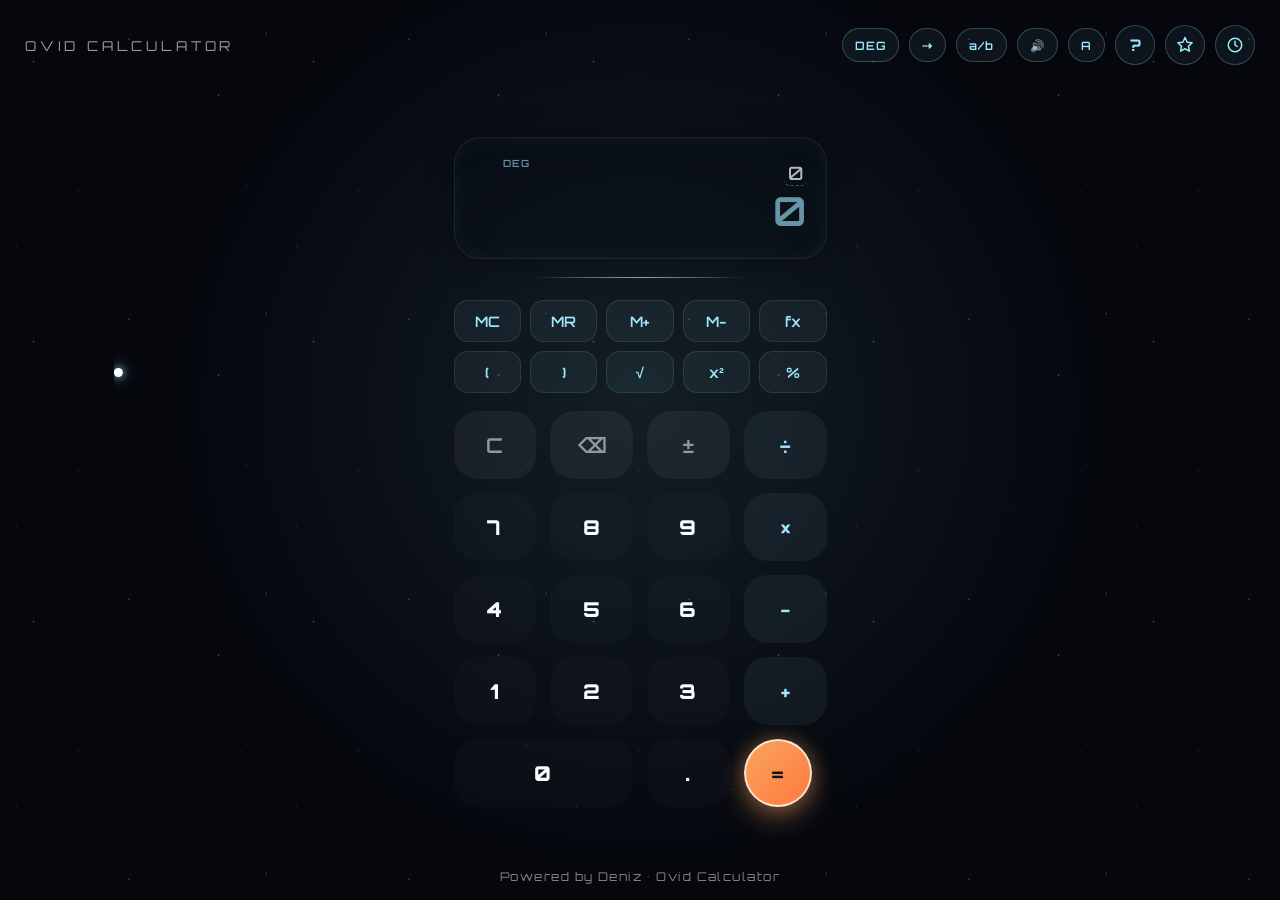
==== index.html @ 0364c78b "Remove the 16 MB background video The repository drops from 16 MB to roughly 340 KB. On a phone the " ====
<!DOCTYPE html>
<html lang="tr">
<head>
    <meta charset="UTF-8">
    <meta name="viewport" content="width=device-width, initial-scale=1.0">
    <meta name="description" content="Ovid Calculator — uzay temalı bilimsel hesap makinesi. Anlık sonuç, birim çevirici, evrensel sabitler ve çevrimdışı destek.">
    <meta name="theme-color" content="#05070d">
    <title>Ovid Calculator</title>
    <link rel="manifest" href="manifest.json">
    <link rel="preconnect" href="https://fonts.googleapis.com">
    <link rel="preconnect" href="https://fonts.gstatic.com" crossorigin>
    <link href="https://fonts.googleapis.com/css2?family=Orbitron:wght@400;500;600;700;800;900&display=swap" rel="stylesheet">
    <link rel="stylesheet" href="style.css">
</head>
<body>

<!-- Kabul edilen katkılar burada birer yıldıza dönüşür -->
<div class="star-map" id="star-map" aria-hidden="true"></div>

<header class="app-header">
    <div class="app-title">OVID CALCULATOR</div>

    <div class="header-tools">
        <button id="angle-toggle" class="chip" type="button" title="Açı birimi (derece / radyan)">DEG</button>
        <button id="step-toggle" class="chip" type="button" title="Warp modu: sonucu adım adım göster" aria-pressed="false">⇢</button>
        <button id="fraction-toggle" class="chip" type="button" title="Kesir modu: sonuçları tam kesir olarak göster" aria-pressed="false" aria-label="Kesir modu">a/b</button>
        <button id="sound-toggle" class="chip" type="button" title="Sesi aç/kapat" aria-pressed="true">🔊</button>
        <button id="size-toggle" class="chip" type="button" title="Yazı ve tuş boyutu" aria-label="Yazı ve tuş boyutunu değiştir">A</button>
        <button id="help-open" class="icon-btn" type="button" aria-label="Yardım ve kısayollar" aria-expanded="false" title="Nasıl kullanılır?">?</button>
        <button id="mission-open" class="icon-btn" type="button" aria-label="Görev Merkezi'ni aç" aria-expanded="false" title="Görev Merkezi — hata bildir, öneri gönder">
            <svg viewBox="0 0 24 24" width="18" height="18" fill="none" stroke="currentColor" stroke-width="2" stroke-linecap="round" stroke-linejoin="round">
                <path d="M12 2l2.9 6.3 6.6.8-4.9 4.6 1.3 6.5L12 17l-5.9 3.2 1.3-6.5L2.5 9.1l6.6-.8z"></path>
            </svg>
        </button>
        <button id="panel-toggle" class="icon-btn" type="button" aria-label="Panelleri aç" aria-expanded="false" title="Geçmiş, sabitler ve çevirici">
            <svg viewBox="0 0 24 24" width="18" height="18" fill="none" stroke="currentColor" stroke-width="2" stroke-linecap="round" stroke-linejoin="round">
                <circle cx="12" cy="12" r="9"></circle>
                <polyline points="12 7 12 12 15 14"></polyline>
            </svg>
        </button>
    </div>
</header>

<main class="main-section">

<section class="calculator">

    <!-- DISPLAY -->
    <div id="display">
        <div class="display-badges">
            <span class="memory-indicator" id="memory-indicator" title="Bellekte değer var">M</span>
            <span class="angle-indicator" id="angle-indicator">DEG</span>
        </div>
        <div class="top" id="expr-line">0</div>
        <div class="bottom copyable" id="result-line" title="Kopyalamak için tıkla">0</div>
        <div class="sr-only" id="a11y-result" role="status" aria-live="polite"></div>
    </div>

    <!-- "Ne olurdu?" — bir sayıyı kaydırıp sonucu canlı izle -->
    <div class="whatif" id="whatif" hidden>
        <div class="whatif-head">
            <span class="whatif-label" id="whatif-label">x</span>
            <button id="whatif-close" class="text-btn" type="button" aria-label="Kaydırıcıyı kapat">✕</button>
        </div>
        <input id="whatif-range" type="range" aria-label="Değeri değiştir">
        <div class="whatif-bounds">
            <span id="whatif-min"></span>
            <span id="whatif-max"></span>
        </div>
    </div>

    <div class="calculator-divider" aria-hidden="true"></div>

    <!-- SCIENTIFIC PAD (collapsible) -->
    <div class="sci-buttons">
        <div class="sci-row memory-row">
            <button class="sci" id="mc" title="Belleği temizle" aria-label="Belleği temizle">MC</button>
            <button class="sci" id="mr" title="Belleği getir" aria-label="Belleği getir">MR</button>
            <button class="sci" id="mplus" title="Belleğe ekle" aria-label="Belleğe ekle">M+</button>
            <button class="sci" id="mminus" title="Bellekten çıkar" aria-label="Bellekten çıkar">M-</button>
            <button class="sci sci-expand" id="sci-toggle" type="button" aria-expanded="false" title="Bilimsel fonksiyonlar" aria-label="Bilimsel fonksiyonları aç">fx</button>
        </div>

        <div class="sci-advanced" id="sci-advanced" hidden>
            <div class="sci-row function-row">
                <button class="sci" id="second" type="button" aria-pressed="false" title="İkincil fonksiyonlar">2nd</button>
                <button class="sci fn" data-fn="sin" data-alt="asin">sin</button>
                <button class="sci fn" data-fn="cos" data-alt="acos">cos</button>
                <button class="sci fn" data-fn="tan" data-alt="atan">tan</button>
                <button class="sci fn" data-fn="ln" data-alt="exp">ln</button>
            </div>
            <div class="sci-row function-row">
                <button class="sci fn" data-fn="log" data-alt="10^">log</button>
                <button class="sci" id="power" title="Üs al" aria-label="Üs al">x^y</button>
                <button class="sci" id="inverse" title="Çarpmaya göre ters" aria-label="Çarpmaya göre ters">1/x</button>
                <button class="sci" id="factorial" title="Faktöriyel" aria-label="Faktöriyel">n!</button>
                <button class="sci" id="mod" title="Kalan (mod)" aria-label="Kalan, mod">mod</button>
            </div>
            <div class="sci-row function-row">
                <button class="sci" id="const-pi" title="Pi sayısı" aria-label="Pi sayısı">π</button>
                <button class="sci" id="const-e" title="Euler sayısı" aria-label="Euler sayısı">e</button>
                <button class="sci" id="uncert" title="Hata payı ekle (ör. 5.2±0.1)" aria-label="Hata payı ekle">±σ</button>
                <button class="sci" id="undo" title="Geri al (Ctrl+Z)" aria-label="Geri al">↶</button>
                <button class="sci" id="redo" title="İleri al (Ctrl+Y)" aria-label="İleri al">↷</button>
            </div>
        </div>

        <div class="sci-row function-row">
            <button class="sci" id="paren-open" aria-label="Parantez aç">(</button>
            <button class="sci" id="paren-close" aria-label="Parantez kapat">)</button>
            <button class="sci" id="sqrt" aria-label="Karekök">√</button>
            <button class="sci" id="square" aria-label="Karesi">x²</button>
            <button class="sci" id="percent" aria-label="Yüzde">%</button>
        </div>
    </div>

    <!-- BUTTONS -->
    <div class="buttons">

        <button id="clear" aria-label="Tümünü temizle">C</button>
        <button id="backspace" aria-label="Son karakteri sil">⌫</button>
        <button id="plusminus" aria-label="İşaret değiştir">±</button>
        <button id="divide" class="operator" aria-label="Bölme">÷</button>

        <button class="num">7</button>
        <button class="num">8</button>
        <button class="num">9</button>
        <button id="times" class="operator" aria-label="Çarpma">×</button>

        <button class="num">4</button>
        <button class="num">5</button>
        <button class="num">6</button>
        <button id="minus" class="operator" aria-label="Çıkarma">−</button>

        <button class="num">1</button>
        <button class="num">2</button>
        <button class="num">3</button>
        <button id="plus" class="operator" aria-label="Toplama">+</button>

        <button class="num zero">0</button>
        <button class="num" aria-label="Ondalık ayırıcı">.</button>
        <button id="equals" class="equal" aria-label="Eşittir, hesapla">=</button>

    </div>

</section>

<aside class="side-panel" id="side-panel" aria-hidden="true">
    <div class="panel-tabs" role="tablist">
        <button class="panel-tab active" data-tab="history" role="tab" aria-selected="true">Geçmiş</button>
        <button class="panel-tab" data-tab="constants" role="tab" aria-selected="false">Sabitler</button>
        <button class="panel-tab" data-tab="units" role="tab" aria-selected="false">Birimler</button>
        <button class="panel-tab" data-tab="convert" role="tab" aria-selected="false">Çevirici</button>
        <button class="panel-tab" data-tab="tools" role="tab" aria-selected="false">Araçlar</button>
    </div>

    <div class="panel-body">
        <section class="panel-pane active" id="pane-history" role="tabpanel">
            <div class="panel-head">
                <span>Son işlemler</span>
                <button id="history-clear" class="text-btn" type="button">Temizle</button>
            </div>
            <ul id="history-list" class="history-list"></ul>
        </section>

        <section class="panel-pane" id="pane-constants" role="tabpanel">
            <div class="panel-head"><span>Evrensel sabitler</span></div>
            <ul id="constants-list" class="constants-list"></ul>
        </section>

        <section class="panel-pane" id="pane-units" role="tabpanel">
            <div class="panel-head"><span>Birimli hesap</span></div>
            <p class="panel-hint">Sayının ardına birim ekle: <code>5 km + 300 m</code> ya da <code>100 km / 2 h</code>. Sonuç birimi kendisi bulur.</p>
            <div id="units-groups" class="units-groups"></div>
        </section>

        <section class="panel-pane" id="pane-convert" role="tabpanel">
            <div class="panel-head"><span>Birim çevirici</span></div>

            <label class="field">
                <span>Kategori</span>
                <select id="convert-category"></select>
            </label>

            <label class="field">
                <span>Değer</span>
                <input id="convert-input" type="number" inputmode="decimal" value="1">
            </label>

            <div class="convert-row">
                <label class="field">
                    <span>Kaynak</span>
                    <select id="convert-from"></select>
                </label>
                <button id="convert-swap" class="text-btn" type="button" title="Birimleri değiştir">⇅</button>
                <label class="field">
                    <span>Hedef</span>
                    <select id="convert-to"></select>
                </label>
            </div>

            <output class="convert-result" id="convert-result">—</output>
            <button id="convert-use" class="text-btn" type="button">Sonucu hesap makinesine aktar</button>
        </section>

        <section class="panel-pane" id="pane-tools" role="tabpanel">

            <details class="tool" open>
                <summary>Sayı teorisi</summary>
                <label class="field">
                    <span>Sayı</span>
                    <input id="nt-input" type="number" inputmode="numeric" value="360" min="1">
                </label>
                <div id="nt-result" class="tool-result"></div>

                <label class="field">
                    <span>İkinci sayı (OBEB / OKEK için)</span>
                    <input id="nt-second" type="number" inputmode="numeric" value="48" min="1">
                </label>
                <div id="nt-pair" class="tool-result"></div>
            </details>

            <details class="tool">
                <summary>Taban dönüşümü</summary>
                <div class="convert-row">
                    <label class="field">
                        <span>Değer</span>
                        <input id="base-input" type="text" inputmode="text" value="255" spellcheck="false">
                    </label>
                    <label class="field">
                        <span>Giriş tabanı</span>
                        <select id="base-from">
                            <option value="10">10 — onluk</option>
                            <option value="2">2 — ikilik</option>
                            <option value="8">8 — sekizlik</option>
                            <option value="16">16 — onaltılık</option>
                        </select>
                    </label>
                </div>
                <div id="base-result" class="tool-result"></div>
            </details>

            <details class="tool">
                <summary>Liste istatistiği</summary>
                <label class="field">
                    <span>Sayılar (virgül, boşluk veya satırla ayır)</span>
                    <textarea id="stat-input" rows="3" spellcheck="false">12, 7, 3, 9, 7, 15, 4</textarea>
                </label>
                <div id="stat-result" class="tool-result"></div>
            </details>

        </section>
    </div>
</aside>

</main>

<footer class="calc-footer">

    Powered by Deniz • Ovid Calculator

</footer>

<div id="toast" class="toast" role="status" aria-live="polite"></div>

<!-- ================= YARDIM ================= -->
<div class="mission-modal" id="help-modal" aria-hidden="true" role="dialog" aria-modal="true" aria-labelledby="help-heading">
    <div class="mission-box">
        <header class="mission-header">
            <h2 id="help-heading">NASIL KULLANILIR?</h2>
            <button id="help-close" class="icon-btn" type="button" aria-label="Kapat">✕</button>
        </header>

        <p class="mission-intro">
            Ovid sıradan bir hesap makinesi değil: hata payını, birimi ve kesin değeri
            takip eder. Buradaki her şey isteğe bağlı — kullanmazsan normal hesap
            makinesi gibi çalışır.
        </p>

        <div class="mission-body">
            <div class="help-list">

                <section class="help-item">
                    <h3><span class="help-key">±σ</span> Hata payı</h3>
                    <p>Ölçümünün belirsizliğini de hesaba katar.</p>
                    <code>5.2±0.1 × 3 = 15.6 ± 0.3</code>
                </section>

                <section class="help-item">
                    <h3><span class="help-key">Birimler</span> Birimli hesap</h3>
                    <p>Sayının ardına birim yaz; sonuç birimini kendisi bulur, uyumsuzları reddeder.</p>
                    <code>5 km + 300 m = 5.3 km · 100 km / 2 h = 50 km/h</code>
                </section>

                <section class="help-item">
                    <h3><span class="help-key">a/b</span> Kesir modu</h3>
                    <p>Sonucu yuvarlamadan, tam değer olarak gösterir.</p>
                    <code>1/3 + 1/6 = 1/2</code>
                </section>

                <section class="help-item">
                    <h3><span class="help-key">⇢</span> Warp modu</h3>
                    <p>Sonucu bir anda vermez, işlem sırasını adım adım gösterir.</p>
                    <code>2 + 3 × 4 → 2 + 12 → 14</code>
                </section>

                <section class="help-item">
                    <h3><span class="help-key">Kaydırıcı</span> "Ne olurdu?"</h3>
                    <p>Ekrandaki bir sayıya tıkla; kaydırıcıya dönüşsün, sonucu canlı izle.</p>
                </section>

                <section class="help-item">
                    <h3><span class="help-key">fx</span> Bilimsel tuşlar</h3>
                    <p>Trigonometri, logaritma, üs, faktöriyel, mod. <strong>2nd</strong> ters fonksiyonları açar.</p>
                </section>

                <section class="help-item">
                    <h3><span class="help-key">Araçlar</span> Sayı araçları</h3>
                    <p>Asal çarpanlar, OBEB/OKEK, taban dönüşümü (2/8/10/16), liste istatistiği.</p>
                </section>

                <section class="help-item">
                    <h3><span class="help-key">A</span> Boyut</h3>
                    <p>Tuşları ve yazıyı üç kademe büyütür.</p>
                </section>

                <h3 class="mission-subhead">Klavye kısayolları</h3>
                <ul class="shortcut-list">
                    <li><kbd>0-9</kbd> <span>rakamlar</span></li>
                    <li><kbd>+ − * / ^</kbd> <span>işlemler</span></li>
                    <li><kbd>( )</kbd> <span>parantez</span></li>
                    <li><kbd>sin cos ln</kbd> <span>fonksiyon adı yazabilirsin</span></li>
                    <li><kbd>km kg s</kbd> <span>birim yazabilirsin</span></li>
                    <li><kbd>Enter</kbd> <span>hesapla</span></li>
                    <li><kbd>Backspace</kbd> <span>son karakteri sil</span></li>
                    <li><kbd>Delete</kbd> <span>tümünü temizle</span></li>
                    <li><kbd>Esc</kbd> <span>paneli kapat / temizle</span></li>
                    <li><kbd>Ctrl+Z</kbd> <span>geri al</span></li>
                    <li><kbd>Ctrl+Y</kbd> <span>ileri al</span></li>
                    <li><kbd>%</kbd> <span>yüzde (50+10% = 55)</span></li>
                </ul>

                <p class="mission-hint">
                    Sonuca tıklayınca panoya kopyalanır. Uygulama çevrimdışı çalışır ve
                    telefona kurulabilir.
                </p>
            </div>
        </div>
    </div>
</div>

<!-- ================= GÖREV MERKEZİ ================= -->
<div class="mission-modal" id="mission-modal" aria-hidden="true" role="dialog" aria-modal="true" aria-labelledby="mission-heading">
    <div class="mission-box">

        <header class="mission-header">
            <h2 id="mission-heading">GÖREV MERKEZİ</h2>
            <button id="mission-close" class="icon-btn" type="button" aria-label="Kapat">✕</button>
        </header>

        <p class="mission-intro">
            Bir hata mı buldun, yoksa aklında bir fikir mi var? Gönder — mantıklı ve
            faydalı bulduklarımızı siteye ekliyoruz, katkın Onur Panosu'na işleniyor.
        </p>

        <div class="mission-tabs" role="tablist">
            <button class="mission-tab active" data-mtab="submit" role="tab" aria-selected="true">Katkı Yap</button>
            <button class="mission-tab" data-mtab="record" role="tab" aria-selected="false">Sicilim</button>
            <button class="mission-tab" data-mtab="hall" role="tab" aria-selected="false">Onur Panosu</button>
        </div>

        <div class="mission-body">

            <!-- SUBMIT -->
            <section class="mission-pane active" id="mission-submit" role="tabpanel">
                <form id="mission-form" novalidate>
                    <label class="field">
                        <span>Kullanıcı adın</span>
                        <input id="mission-name" type="text" maxlength="20" placeholder="ör. yildizavcisi" autocomplete="nickname">
                    </label>

                    <label class="field">
                        <span>Ne göndermek istiyorsun?</span>
                        <select id="mission-type">
                            <option value="bug">🐞 Hata bildir — bir şey bozuk</option>
                            <option value="idea">💡 Yeni özellik öner</option>
                            <option value="improve">⚡ İyileştirme öner — daha iyi olabilir</option>
                        </select>
                    </label>

                    <label class="field">
                        <span>Başlık</span>
                        <input id="mission-title" type="text" maxlength="80" placeholder="Kısa ve net bir başlık">
                    </label>

                    <label class="field">
                        <span>Ayrıntı</span>
                        <textarea id="mission-detail" rows="4" maxlength="1200" placeholder="Hata ise: ne yaptın, ne bekliyordun, ne oldu? Öneri ise: ne işe yarayacak?"></textarea>
                    </label>

                    <button type="submit" class="mission-submit">Kaydet</button>
                </form>

                <div id="mission-feedback" class="mission-feedback" role="status" aria-live="polite"></div>
            </section>

            <!-- MY RECORD -->
            <section class="mission-pane" id="mission-record" role="tabpanel">
                <div class="rank-card">
                    <div class="rank-head">
                        <span class="rank-icon" id="rank-icon">🌑</span>
                        <div>
                            <div class="rank-title" id="rank-title">Çaylak</div>
                            <div class="rank-xp" id="rank-xp">0 XP</div>
                        </div>
                    </div>
                    <div class="rank-bar"><div class="rank-bar-fill" id="rank-bar-fill"></div></div>
                    <div class="rank-next" id="rank-next"></div>
                </div>

                <h3 class="mission-subhead">Rozetler</h3>
                <ul class="badge-list" id="badge-list"></ul>

                <h3 class="mission-subhead">Katkılarım</h3>
                <ul class="entry-list" id="entry-list"></ul>
            </section>

            <!-- HALL OF FAME -->
            <section class="mission-pane" id="mission-hall" role="tabpanel">
                <p class="mission-hint">
                    Kabul edilen her katkı buraya işlenir. Gönderi <strong>10 XP</strong>,
                    kabul edilen katkı <strong>100 XP</strong> — çünkü önemli olan sayı değil, işe yaraması.
                </p>
                <ul class="hall-list" id="hall-list"></ul>
                <div class="hall-updated" id="hall-updated"></div>
            </section>

        </div>
    </div>
</div>

<script src="myJava.js"></script>
<script src="community.js"></script>
</body>
</html>
---- style.css ----
* {
    margin: 0;
    padding: 0;
    box-sizing: border-box;
}

:root {
    --display-bg: rgba(8, 16, 28, 0.24);
    --panel-bg: rgba(8, 16, 28, 0.55);
    --button-bg: rgba(255, 255, 255, 0.02);
    --button-hover: rgba(255, 255, 255, 0.09);
    --sci-bg: rgba(159, 231, 255, 0.06);
    --sci-hover: rgba(159, 231, 255, 0.14);
    --operator-color: #9fe7ff;
    --accent-color: #f8a45f;
    --text-color: #f5fbff;
    --muted-color: rgba(245, 251, 255, 0.55);
    --border-glow: rgba(159, 231, 255, 0.22);

    /* fluid sizing tokens: scale with viewport instead of hard breakpoint cliffs */
    --gap-sm: clamp(5px, 1.2vh, 9px);
    --gap-md: clamp(7px, 1.9vw, 14px);
    --btn-h: clamp(44px, 8.4vh, 68px);
    --sci-h: clamp(30px, 5vh, 42px);
    --display-h: clamp(88px, 13.5vh, 150px);
}

html {
    height: 100%;
    color-scheme: dark;
}

body {
    min-height: 100vh;
    min-height: 100dvh;
    display: flex;
    flex-direction: column;
    overflow-x: hidden;
    overflow-y: auto;
    position: relative;
    isolation: isolate;
    background-color: #05070d;
    font-family: 'Orbitron', 'Segoe UI', sans-serif;
    color: var(--text-color);
}

/* ================= BACKGROUND ================= */

/* The 16 MB video is gone; the sky is drawn instead of downloaded.
   Layer order behind the UI: -4 deep field, -3 starfield, -2 nebula,
   -1 contributor stars. */
#sky {
    position: fixed;
    inset: 0;
    width: 100%;
    height: 100%;
    display: block;
    z-index: -4;
    pointer-events: none;
}

/* procedural starfield (no external asset needed) — drifts slowly for constant motion */
body::before {
    content: "";
    position: fixed;
    inset: -280px 0 0 -280px;
    width: calc(100% + 280px);
    height: calc(100% + 280px);
    background-image:
        radial-gradient(1.5px 1.5px at 12% 22%, rgba(255, 255, 255, 0.9), transparent),
        radial-gradient(1px 1px at 28% 68%, rgba(255, 255, 255, 0.7), transparent),
        radial-gradient(1.5px 1.5px at 46% 14%, rgba(255, 255, 255, 0.8), transparent),
        radial-gradient(1px 1px at 62% 82%, rgba(255, 255, 255, 0.6), transparent),
        radial-gradient(1.5px 1.5px at 78% 34%, rgba(255, 255, 255, 0.9), transparent),
        radial-gradient(1px 1px at 88% 66%, rgba(255, 255, 255, 0.55), transparent),
        radial-gradient(1px 1px at 6% 88%, rgba(255, 255, 255, 0.65), transparent),
        radial-gradient(1.5px 1.5px at 95% 12%, rgba(255, 255, 255, 0.7), transparent);
    background-repeat: repeat;
    background-size: 280px 280px;
    opacity: 0.3;
    z-index: -3;
    animation: twinkle 6s ease-in-out infinite alternate, drift 60s linear infinite;
    pointer-events: none;
}

body::after {
    content: "";
    position: fixed;
    inset: 0;
    background: radial-gradient(
        circle at 50% 45%,
        rgba(159, 231, 255, 0.1),
        transparent 60%
    );
    z-index: -2;
    animation: nebulaPulse 9s ease-in-out infinite alternate;
    pointer-events: none;
}

@keyframes twinkle {
    0% { opacity: 0.18; }
    100% { opacity: 0.42; }
}

@keyframes drift {
    0% { transform: translate(0, 0); }
    100% { transform: translate(-280px, -280px); }
}

@keyframes nebulaPulse {
    0% { opacity: 0.55; }
    100% { opacity: 1; }
}

@media (prefers-reduced-motion: reduce) {
    body::before,
    body::after {
        animation: none;
    }
}

/* ================= HEADER ================= */

.app-header {
    display: flex;
    align-items: center;
    justify-content: space-between;
    margin: clamp(14px, 3.5vh, 25px) clamp(14px, 4vw, 25px) clamp(6px, 1.5vh, 12px);
    position: relative;
    z-index: 65;
}

.app-title {
    font-size: clamp(0.65rem, 2.2vw, 0.85rem);
    letter-spacing: 0.28em;
    color: rgba(255, 255, 255, 0.6);
}

.header-tools {
    display: flex;
    align-items: center;
    gap: clamp(6px, 1.6vw, 10px);
}

.chip {
    height: clamp(28px, 6vw, 34px);
    padding: 0 clamp(8px, 2vw, 12px);
    border-radius: 999px;
    border: 1px solid rgba(159, 231, 255, 0.25);
    background: var(--sci-bg);
    color: var(--operator-color);
    font-family: inherit;
    font-size: clamp(0.6rem, 1.8vw, 0.72rem);
    font-weight: 600;
    letter-spacing: 0.08em;
    cursor: pointer;
    transition: background 0.2s ease, box-shadow 0.2s ease, transform 0.2s ease;
}

.chip:hover {
    background: var(--sci-hover);
    box-shadow: 0 0 14px rgba(159, 231, 255, 0.25);
    transform: translateY(-1px);
}

.sr-only {
    position: absolute;
    width: 1px;
    height: 1px;
    padding: 0;
    margin: -1px;
    overflow: hidden;
    clip: rect(0, 0, 0, 0);
    white-space: nowrap;
    border: 0;
}

.icon-btn {
    width: clamp(32px, 7vw, 40px);
    height: clamp(32px, 7vw, 40px);
    display: flex;
    align-items: center;
    justify-content: center;
    border-radius: 50%;
    border: 1px solid rgba(159, 231, 255, 0.25);
    background: var(--sci-bg);
    color: var(--operator-color);
    cursor: pointer;
    transition: background 0.2s ease, box-shadow 0.2s ease, transform 0.2s ease;
}

.icon-btn:hover {
    background: var(--sci-hover);
    box-shadow: 0 0 16px rgba(159, 231, 255, 0.3);
    transform: translateY(-2px);
}

/* ================= LAYOUT ================= */

.main-section {
    flex: 1;
    display: flex;
    justify-content: center;
    align-items: center;
    padding: clamp(8px, 2vh, 16px) clamp(10px, 4vw, 24px);
    min-height: 0;
    /* purely a centring wrapper — it must not swallow pointer events, or the
       contributor stars behind it become unreachable */
    pointer-events: none;
}

.calculator,
.side-panel {
    pointer-events: auto;
}

/* CALCULATOR */
.calculator {
    width: min(425px, 100%);
    padding: clamp(12px, 3vw, 26px) clamp(12px, 3vw, 26px) clamp(10px, 2.4vw, 18px);
    background: transparent;
    display: flex;
    flex-direction: column;
    justify-content: center;
    gap: 0;
    position: relative;
    transform: translateY(0);
    transition: transform 0.3s ease;
}

.calculator:hover {
    transform: translateY(-3px);
}

/* ================= DISPLAY ================= */

#display {
    height: var(--display-h);
    text-align: right;
    padding: clamp(14px, 2.6vh, 22px) clamp(12px, 2.4vw, 18px);
    position: relative;

    display: flex;
    flex-direction: column;
    align-items: flex-end;
    justify-content: space-between;
    background: var(--display-bg);
    border: 1px solid rgba(159, 231, 255, 0.1);
    border-radius: clamp(18px, 3vw, 26px);
    margin-bottom: clamp(10px, 2vh, 18px);
    color: var(--text-color);
    overflow: hidden;
    backdrop-filter: blur(12px);
    -webkit-backdrop-filter: blur(12px);
    box-shadow:
        0 0 30px rgba(0, 0, 0, 0.3),
        inset 0 0 20px rgba(159, 231, 255, 0.05);
}

.display-badges {
    position: absolute;
    top: clamp(10px, 2vh, 14px);
    left: clamp(12px, 2.4vw, 18px);
    display: flex;
    align-items: center;
    gap: 8px;
}

.memory-indicator {
    font-size: 0.7rem;
    font-weight: 700;
    letter-spacing: 0.08em;
    width: 22px;
    height: 22px;
    border-radius: 50%;
    display: flex;
    align-items: center;
    justify-content: center;
    color: var(--accent-color);
    border: 1px solid var(--accent-color);
    opacity: 0;
    transform: scale(0.8);
    transition: opacity 0.2s ease, transform 0.2s ease;
}

.memory-indicator.active {
    opacity: 1;
    transform: scale(1);
}

.angle-indicator {
    font-size: 0.62rem;
    font-weight: 600;
    letter-spacing: 0.14em;
    color: rgba(159, 231, 255, 0.6);
}

#display .top,
#display .bottom {
    width: 100%;
    text-align: right;
    overflow: hidden;
    text-overflow: ellipsis;
    white-space: nowrap;
}

/* now carries the live expression, so it stays plain and legible */
#display .top {
    font-size: clamp(0.85rem, 2.6vw, 1.15rem);
    font-weight: 500;
    letter-spacing: 0.04em;
    color: rgba(245, 251, 255, 0.72);
    direction: ltr;
}

#display .bottom {
    font-size: clamp(1.5rem, 6vw, 2.5rem);
    font-weight: 700;
    letter-spacing: 0.04em;
    color: var(--text-color);
    transition: color 0.2s ease, opacity 0.2s ease;
}

/* live preview: the answer is visible before "=" is pressed, but dimmed
   so it reads as a suggestion rather than a committed result */
#display .bottom.preview {
    color: var(--operator-color);
    opacity: 0.62;
    font-weight: 600;
}

.copyable {
    cursor: pointer;
}

.calculator-divider {
    width: 100%;
    max-width: 210px;
    height: 1px;
    margin: 0 auto clamp(12px, 2.4vh, 22px);
    background: linear-gradient(
        90deg,
        rgba(255, 255, 255, 0),
        rgba(255, 255, 255, 0.35),
        rgba(159, 231, 255, 0.75),
        rgba(255, 255, 255, 0.35),
        rgba(255, 255, 255, 0)
    );
    box-shadow: 0 0 18px rgba(159, 231, 255, 0.22);
}

/* ================= SCIENTIFIC / MEMORY ROW ================= */

.sci-buttons {
    display: flex;
    flex-direction: column;
    gap: var(--gap-sm);
    margin-bottom: clamp(10px, 2.2vh, 18px);
}

.sci-row {
    display: grid;
    gap: var(--gap-sm);
}

.memory-row {
    grid-template-columns: repeat(5, 1fr);
}

.function-row {
    grid-template-columns: repeat(5, 1fr);
}

.sci-advanced {
    display: flex;
    flex-direction: column;
    gap: var(--gap-sm);
    animation: slideDown 0.25s ease;
}

.sci-advanced[hidden] {
    display: none;
}

@keyframes slideDown {
    from { opacity: 0; transform: translateY(-6px); }
    to { opacity: 1; transform: translateY(0); }
}

.sci.active,
.sci-expand.active {
    background: rgba(248, 164, 95, 0.16);
    border-color: rgba(248, 164, 95, 0.45);
    color: var(--accent-color);
}

.sci {
    height: var(--sci-h);
    font-size: clamp(0.68rem, 1.9vw, 0.9rem);
    font-weight: 600;
    font-family: inherit;
    border: 1px solid rgba(159, 231, 255, 0.12);
    border-radius: clamp(10px, 2vw, 14px);
    cursor: pointer;
    background: var(--sci-bg);
    color: var(--operator-color);
    transition: transform 0.2s ease, background 0.2s ease, box-shadow 0.2s ease;
}

.sci:hover {
    background: var(--sci-hover);
    box-shadow: 0 0 14px rgba(159, 231, 255, 0.2);
    transform: translateY(-2px);
}

.sci:active {
    transform: scale(0.92);
}

/* ================= BUTTON GRID ================= */

.buttons {
    display: grid;
    grid-template-columns: repeat(4, 1fr);
    gap: var(--gap-md);
}

/* DEFAULT BUTTONS */
button {
    position: relative;
    overflow: hidden;
    height: var(--btn-h);
    font-size: clamp(0.95rem, 3.4vw, 1.28rem);
    font-weight: 600;
    font-family: inherit;
    border: none;
    border-radius: clamp(16px, 3vw, 24px);
    cursor: pointer;
    background: var(--button-bg);
    color: var(--muted-color);
    transition: transform 0.2s ease, background 0.2s ease, box-shadow 0.2s ease;
    box-shadow: none;
}

/* soft light sweep effect */
button::before {
    content: "";
    position: absolute;
    top: 0;
    left: -100%;
    width: 60%;
    height: 100%;
    background: linear-gradient(
        120deg,
        transparent,
        rgba(255, 255, 255, 0.15),
        transparent
    );
    transition: 0.5s;
}

button:hover::before {
    left: 120%;
}

/* HOVER */
button:hover {
    transform: translateY(-2px);
    background: var(--button-hover);
    box-shadow: 0 10px 20px rgba(2, 2, 2, 0.536);
}

button:active {
    transform: scale(0.92);
    box-shadow: 0 0 10px rgba(255, 255, 255, 0.1);
}

button:focus-visible {
    outline: 2px solid var(--operator-color);
    outline-offset: 2px;
}

/* NUMBERS */
.num {
    color: var(--text-color);
    font-weight: 900;
    letter-spacing: 0.04em;
}

/* OPERATORS */
.operator {
    color: var(--operator-color);
    background: rgba(159, 231, 255, 0.06);
}

/* EQUAL */
.equal {
    width: var(--btn-h);
    border: 2px solid rgba(255, 255, 255, 0.75);
    border-radius: 50%;
    background: linear-gradient(135deg, var(--accent-color), #ff7a3d);
    color: #12151c;
    grid-column: 4 / 5;
    box-shadow:
        0 12px 28px rgba(248, 164, 95, 0.32),
        0 0 20px rgba(248, 164, 95, 0.35);
    transition: all 0.2s ease;
}

.equal:hover {
    transform: scale(1.05);
    box-shadow:
        0 0 35px rgba(248, 164, 95, 0.5),
        0 0 60px rgba(248, 164, 95, 0.25);
}

/* ZERO */
.zero {
    grid-column: span 2;
}

#clear,
#backspace,
#plusminus {
    background: rgba(255, 255, 255, 0.05);
}

/* ================= HISTORY PANEL ================= */

.side-panel {
    position: fixed;
    top: 0;
    right: 0;
    width: min(340px, 92vw);
    height: 100%;
    height: 100dvh;
    padding: 84px 18px 18px;
    background: var(--panel-bg);
    border-left: 1px solid rgba(159, 231, 255, 0.15);
    backdrop-filter: blur(20px);
    -webkit-backdrop-filter: blur(20px);
    display: flex;
    flex-direction: column;
    gap: 14px;
    transform: translateX(110%);
    transition: transform 0.35s ease;
    z-index: 60;
    pointer-events: none;
}

.side-panel.open {
    transform: translateX(0);
    box-shadow: -20px 0 40px rgba(0, 0, 0, 0.35);
    pointer-events: auto;
}

.chip.active {
    background: rgba(248, 164, 95, 0.18);
    border-color: rgba(248, 164, 95, 0.5);
    color: var(--accent-color);
}

/* the expression line while warp mode walks through the steps */
#display .top.warping {
    color: var(--operator-color);
    text-shadow: 0 0 14px rgba(159, 231, 255, 0.5);
}

.panel-hint {
    font-size: 0.72rem;
    line-height: 1.5;
    color: var(--muted-color);
}

.panel-hint code {
    font-family: inherit;
    color: var(--operator-color);
    background: rgba(159, 231, 255, 0.1);
    padding: 1px 5px;
    border-radius: 5px;
}

.units-groups {
    display: flex;
    flex-direction: column;
    gap: 14px;
    overflow-y: auto;
}

.unit-group-title {
    font-size: 0.66rem;
    letter-spacing: 0.1em;
    text-transform: uppercase;
    color: var(--muted-color);
    margin-bottom: 7px;
}

.unit-chips {
    display: flex;
    flex-wrap: wrap;
    gap: 6px;
}

.unit-chip {
    height: 30px;
    padding: 0 11px;
    border-radius: 999px;
    border: 1px solid rgba(159, 231, 255, 0.18);
    background: var(--sci-bg);
    color: var(--operator-color);
    font-family: inherit;
    font-size: 0.74rem;
    font-weight: 600;
    cursor: pointer;
    transition: background 0.2s ease, transform 0.15s ease;
}

.unit-chip:hover {
    background: var(--sci-hover);
    transform: translateY(-1px);
}

.panel-tabs {
    display: grid;
    grid-template-columns: repeat(4, 1fr);
    gap: 6px;
    padding: 4px;
    border-radius: 14px;
    background: rgba(255, 255, 255, 0.04);
    flex-shrink: 0;
}

.panel-tab {
    height: 34px;
    padding: 0 2px;
    border: none;
    border-radius: 10px;
    background: transparent;
    color: var(--muted-color);
    font-family: inherit;
    font-size: 0.66rem;
    font-weight: 600;
    letter-spacing: 0.06em;
    cursor: pointer;
    transition: background 0.2s ease, color 0.2s ease;
}

.panel-tab.active {
    background: rgba(159, 231, 255, 0.14);
    color: var(--operator-color);
}

.panel-body {
    flex: 1;
    min-height: 0;
    display: flex;
}

.panel-pane {
    display: none;
    flex-direction: column;
    gap: 12px;
    width: 100%;
    min-height: 0;
}

.panel-pane.active {
    display: flex;
}

.panel-head {
    display: flex;
    align-items: center;
    justify-content: space-between;
    font-size: 0.78rem;
    letter-spacing: 0.1em;
    color: var(--text-color);
    text-transform: uppercase;
    flex-shrink: 0;
}

.panel-empty {
    color: var(--muted-color);
    font-size: 0.85rem;
    text-align: center;
    margin-top: 20px;
}

/* ---- constants ---- */

.constants-list {
    list-style: none;
    overflow-y: auto;
    display: flex;
    flex-direction: column;
    gap: 8px;
}

.constant-item {
    padding: 10px 12px;
    border-radius: 12px;
    background: rgba(255, 255, 255, 0.03);
    cursor: pointer;
    display: flex;
    flex-direction: column;
    gap: 4px;
    transition: background 0.2s ease;
}

.constant-item:hover {
    background: rgba(159, 231, 255, 0.08);
}

.constant-head {
    display: flex;
    align-items: baseline;
    gap: 8px;
}

.constant-symbol {
    font-size: 0.95rem;
    font-weight: 700;
    color: var(--operator-color);
    min-width: 32px;
}

.constant-name {
    font-size: 0.72rem;
    color: var(--muted-color);
}

.constant-value {
    font-size: 0.8rem;
    color: var(--text-color);
    word-break: break-all;
}

/* ---- converter ---- */

.field {
    display: flex;
    flex-direction: column;
    gap: 5px;
    font-size: 0.68rem;
    letter-spacing: 0.06em;
    color: var(--muted-color);
    text-transform: uppercase;
    flex: 0 0 auto;
    min-width: 0;
}

/* only inside the side-by-side row should the fields share the width */
.convert-row .field {
    flex: 1 1 0;
}

#pane-convert {
    justify-content: flex-start;
}

.field select,
.field input {
    height: 38px;
    padding: 0 10px;
    border-radius: 10px;
    border: 1px solid rgba(159, 231, 255, 0.18);
    background: rgba(8, 16, 28, 0.75);
    color: var(--text-color);
    font-family: inherit;
    font-size: 0.85rem;
    text-transform: none;
    letter-spacing: normal;
    width: 100%;
}

.field select:focus,
.field input:focus {
    outline: 2px solid var(--operator-color);
    outline-offset: 1px;
}

.convert-row {
    display: flex;
    align-items: flex-end;
    gap: 8px;
}

#convert-swap {
    height: 38px;
    font-size: 1rem;
    flex-shrink: 0;
    padding: 0 6px;
}

.convert-result {
    display: block;
    padding: 14px;
    border-radius: 14px;
    background: rgba(159, 231, 255, 0.08);
    border: 1px solid rgba(159, 231, 255, 0.18);
    color: var(--text-color);
    font-size: 1.05rem;
    font-weight: 700;
    text-align: center;
    word-break: break-all;
}

.text-btn {
    background: none;
    border: none;
    color: var(--operator-color);
    font-family: inherit;
    font-size: 0.75rem;
    letter-spacing: 0.06em;
    cursor: pointer;
    height: auto;
    padding: 4px 8px;
}

.text-btn:hover {
    text-decoration: underline;
}

.history-list {
    list-style: none;
    overflow-y: auto;
    display: flex;
    flex-direction: column;
    gap: 8px;
}

.history-item {
    display: flex;
    flex-direction: column;
    gap: 2px;
    padding: 10px 12px;
    border-radius: 12px;
    background: rgba(255, 255, 255, 0.03);
    cursor: pointer;
    transition: background 0.2s ease;
}

.history-item:hover {
    background: rgba(159, 231, 255, 0.08);
}

.history-expr {
    font-size: 0.75rem;
    color: var(--muted-color);
    word-break: break-all;
}

.history-result {
    font-size: 1rem;
    font-weight: 700;
    color: var(--text-color);
}

/* ================= TOAST ================= */

.toast {
    position: fixed;
    left: 50%;
    bottom: 28px;
    transform: translate(-50%, 10px);
    padding: 10px 18px;
    border-radius: 999px;
    background: rgba(8, 16, 28, 0.85);
    border: 1px solid rgba(159, 231, 255, 0.25);
    color: var(--text-color);
    font-size: 0.8rem;
    letter-spacing: 0.04em;
    opacity: 0;
    pointer-events: none;
    transition: opacity 0.25s ease, transform 0.25s ease;
    z-index: 70;
}

.toast.show {
    opacity: 1;
    transform: translate(-50%, 0);
}

/* ================= FOOTER ================= */

.calc-footer {
    flex-shrink: 0;
    padding: clamp(6px, 1.4vh, 10px) 16px clamp(8px, 1.8vh, 16px);
    text-align: center;
    font-size: clamp(0.58rem, 1.6vw, 0.75rem);
    letter-spacing: 0.12em;
    color: rgba(255, 255, 255, 0.5);
}

/* ================= ANIMATIONS ================= */

@keyframes pop {
    0% { transform: scale(0.9); }
    100% { transform: scale(1); }
}

@keyframes glowPulse {
    0% {
        box-shadow: 0 0 0 rgba(159, 231, 255, 0);
        transform: scale(1);
    }
    50% {
        box-shadow: 0 0 25px rgba(159, 231, 255, 0.35);
        transform: scale(0.96);
    }
    100% {
        box-shadow: 0 0 0 rgba(159, 231, 255, 0);
        transform: scale(1);
    }
}

.pulse {
    animation: glowPulse 0.25s ease;
}

.particle {
    position: fixed;
    width: 6px;
    height: 6px;
    border-radius: 50%;
    background: #9fe7ff;
    box-shadow: 0 0 10px #9fe7ff;
    pointer-events: none;
    z-index: 9999;
}

@keyframes shake {
    0% { transform: translate(0, 0); }
    25% { transform: translate(2px, -2px); }
    50% { transform: translate(-2px, 2px); }
    75% { transform: translate(2px, 2px); }
    100% { transform: translate(0, 0); }
}

.shake {
    animation: shake 0.3s ease;
}

/* ================= RESPONSIVE ================= */

@media (max-width: 520px) {
    .side-panel {
        padding-top: 74px;
        width: 100vw;
    }

    .app-title {
        letter-spacing: 0.18em;
    }
}

@media (max-height: 620px) {
    .app-header {
        margin-bottom: 4px;
    }

    .calculator-divider {
        margin-bottom: 8px;
    }

    .sci-buttons {
        margin-bottom: 8px;
    }
}

/* =====================================================================
   GÖREV MERKEZİ (Mission Control)
   ===================================================================== */

.mission-modal {
    position: fixed;
    inset: 0;
    z-index: 100;
    display: flex;
    align-items: center;
    justify-content: center;
    padding: clamp(10px, 3vw, 28px);
    background: rgba(2, 5, 10, 0.72);
    backdrop-filter: blur(6px);
    -webkit-backdrop-filter: blur(6px);
    opacity: 0;
    pointer-events: none;
    transition: opacity 0.25s ease;
}

.mission-modal.open {
    opacity: 1;
    pointer-events: auto;
}

.mission-box {
    width: min(560px, 100%);
    max-height: 92vh;
    max-height: 92dvh;
    display: flex;
    flex-direction: column;
    gap: 12px;
    padding: clamp(16px, 3vw, 24px);
    border-radius: clamp(18px, 3vw, 26px);
    border: 1px solid rgba(159, 231, 255, 0.2);
    background: rgba(8, 16, 28, 0.92);
    box-shadow: 0 30px 70px rgba(0, 0, 0, 0.55);
    transform: translateY(12px) scale(0.98);
    transition: transform 0.25s ease;
}

.mission-modal.open .mission-box {
    transform: translateY(0) scale(1);
}

.mission-header {
    display: flex;
    align-items: center;
    justify-content: space-between;
    flex-shrink: 0;
}

.mission-header h2 {
    font-size: clamp(0.9rem, 3vw, 1.05rem);
    letter-spacing: 0.22em;
    font-weight: 700;
    color: var(--text-color);
}

.mission-intro {
    font-size: 0.78rem;
    line-height: 1.55;
    color: var(--muted-color);
    flex-shrink: 0;
}

.mission-tabs {
    display: grid;
    grid-template-columns: repeat(3, 1fr);
    gap: 6px;
    padding: 4px;
    border-radius: 14px;
    background: rgba(255, 255, 255, 0.04);
    flex-shrink: 0;
}

.mission-tab {
    height: 34px;
    padding: 0 4px;
    border: none;
    border-radius: 10px;
    background: transparent;
    color: var(--muted-color);
    font-family: inherit;
    font-size: 0.7rem;
    font-weight: 600;
    letter-spacing: 0.05em;
    cursor: pointer;
    transition: background 0.2s ease, color 0.2s ease;
}

.mission-tab.active {
    background: rgba(159, 231, 255, 0.14);
    color: var(--operator-color);
}

.mission-body {
    flex: 1;
    min-height: 0;
    overflow-y: auto;
    padding-right: 4px;
}

.mission-pane {
    display: none;
    flex-direction: column;
    gap: 12px;
}

.mission-pane.active {
    display: flex;
}

#mission-form {
    display: flex;
    flex-direction: column;
    gap: 11px;
}

.field textarea {
    padding: 10px;
    border-radius: 10px;
    border: 1px solid rgba(159, 231, 255, 0.18);
    background: rgba(8, 16, 28, 0.75);
    color: var(--text-color);
    font-family: inherit;
    font-size: 0.85rem;
    text-transform: none;
    letter-spacing: normal;
    resize: vertical;
    width: 100%;
}

.field textarea:focus {
    outline: 2px solid var(--operator-color);
    outline-offset: 1px;
}

.mission-submit {
    height: 44px;
    border: none;
    border-radius: 14px;
    background: linear-gradient(135deg, var(--accent-color), #ff7a3d);
    color: #12151c;
    font-family: inherit;
    font-size: 0.88rem;
    font-weight: 700;
    letter-spacing: 0.06em;
    cursor: pointer;
    box-shadow: 0 10px 24px rgba(248, 164, 95, 0.28);
    transition: transform 0.2s ease, box-shadow 0.2s ease;
}

.mission-submit:hover {
    transform: translateY(-2px);
    box-shadow: 0 14px 30px rgba(248, 164, 95, 0.4);
}

.mission-feedback {
    font-size: 0.78rem;
    color: var(--operator-color);
    opacity: 0;
    transform: translateY(-4px);
    transition: opacity 0.25s ease, transform 0.25s ease;
}

.mission-feedback.show {
    opacity: 1;
    transform: translateY(0);
}

.mission-subhead {
    font-size: 0.68rem;
    letter-spacing: 0.12em;
    text-transform: uppercase;
    color: var(--muted-color);
    font-weight: 600;
}

.mission-hint {
    font-size: 0.75rem;
    line-height: 1.55;
    color: var(--muted-color);
}

.mission-hint strong {
    color: var(--accent-color);
}

.mission-empty {
    font-size: 0.8rem;
    color: var(--muted-color);
    text-align: center;
    padding: 16px 0;
}

/* ---- rank card ---- */

.rank-card {
    display: flex;
    flex-direction: column;
    gap: 10px;
    padding: 14px;
    border-radius: 16px;
    background: rgba(159, 231, 255, 0.07);
    border: 1px solid rgba(159, 231, 255, 0.16);
}

.rank-head {
    display: flex;
    align-items: center;
    gap: 12px;
}

.rank-icon {
    font-size: 1.9rem;
    line-height: 1;
}

.rank-title {
    font-size: 1rem;
    font-weight: 700;
    color: var(--text-color);
}

.rank-xp {
    font-size: 0.75rem;
    color: var(--operator-color);
}

.rank-bar {
    height: 7px;
    border-radius: 999px;
    background: rgba(255, 255, 255, 0.08);
    overflow: hidden;
}

.rank-bar-fill {
    height: 100%;
    width: 4%;
    border-radius: 999px;
    background: linear-gradient(90deg, var(--operator-color), var(--accent-color));
    transition: width 0.5s ease;
}

.rank-next {
    font-size: 0.72rem;
    color: var(--muted-color);
}

/* ---- badges ---- */

.badge-list {
    list-style: none;
    display: grid;
    grid-template-columns: repeat(auto-fill, minmax(140px, 1fr));
    gap: 8px;
}

.badge {
    display: flex;
    align-items: center;
    gap: 8px;
    padding: 9px 10px;
    border-radius: 12px;
    background: rgba(255, 255, 255, 0.03);
    border: 1px solid transparent;
    opacity: 0.45;
    transition: opacity 0.2s ease, border-color 0.2s ease;
}

.badge.earned {
    opacity: 1;
    border-color: rgba(248, 164, 95, 0.4);
    background: rgba(248, 164, 95, 0.1);
}

.badge-icon { font-size: 1.15rem; }

.badge-name {
    font-size: 0.74rem;
    font-weight: 700;
    color: var(--text-color);
}

.badge-hint {
    font-size: 0.62rem;
    color: var(--muted-color);
    margin-left: auto;
    text-align: right;
}

/* ---- my entries ---- */

.entry-list {
    list-style: none;
    display: flex;
    flex-direction: column;
    gap: 8px;
}

.entry {
    padding: 11px 12px;
    border-radius: 12px;
    background: rgba(255, 255, 255, 0.03);
    display: flex;
    flex-direction: column;
    gap: 6px;
}

.entry-head {
    display: flex;
    align-items: center;
    gap: 8px;
}

.entry-title {
    font-size: 0.84rem;
    font-weight: 700;
    color: var(--text-color);
    flex: 1;
    min-width: 0;
    overflow-wrap: anywhere;
}

.entry-status {
    font-size: 0.6rem;
    padding: 3px 8px;
    border-radius: 999px;
    white-space: nowrap;
    background: rgba(255, 255, 255, 0.07);
    color: var(--muted-color);
}

.entry-status.status-sent {
    background: rgba(159, 231, 255, 0.16);
    color: var(--operator-color);
}

.entry-status.status-accepted {
    background: rgba(248, 164, 95, 0.18);
    color: var(--accent-color);
}

.entry-detail {
    font-size: 0.74rem;
    line-height: 1.5;
    color: var(--muted-color);
    overflow-wrap: anywhere;
}

.entry-actions {
    display: flex;
    gap: 6px;
}

.text-btn.danger { color: #ff8080; }

/* ---- hall of fame ---- */

.hall-list {
    list-style: none;
    display: flex;
    flex-direction: column;
    gap: 8px;
}

.hall-row {
    display: grid;
    grid-template-columns: auto 1fr auto;
    align-items: center;
    gap: 10px;
    padding: 11px 12px;
    border-radius: 12px;
    background: rgba(255, 255, 255, 0.03);
    border: 1px solid transparent;
}

.hall-row.top {
    border-color: rgba(248, 164, 95, 0.3);
    background: rgba(248, 164, 95, 0.07);
}

.hall-place {
    width: 24px;
    height: 24px;
    display: flex;
    align-items: center;
    justify-content: center;
    border-radius: 50%;
    background: rgba(159, 231, 255, 0.14);
    color: var(--operator-color);
    font-size: 0.72rem;
    font-weight: 700;
}

.hall-who { display: flex; flex-direction: column; gap: 2px; min-width: 0; }

.hall-name {
    font-size: 0.86rem;
    font-weight: 700;
    color: var(--text-color);
    overflow-wrap: anywhere;
}

.hall-rank { font-size: 0.68rem; color: var(--muted-color); }

.hall-stats { display: flex; flex-direction: column; align-items: flex-end; gap: 2px; }

.hall-xp {
    font-size: 0.8rem;
    font-weight: 700;
    color: var(--accent-color);
}

.hall-accepted { font-size: 0.64rem; color: var(--muted-color); }

.hall-tags {
    grid-column: 1 / -1;
    display: flex;
    flex-wrap: wrap;
    gap: 5px;
}

.hall-tag {
    font-size: 0.62rem;
    padding: 3px 8px;
    border-radius: 999px;
    background: rgba(159, 231, 255, 0.1);
    color: var(--operator-color);
}

.hall-updated {
    font-size: 0.66rem;
    color: var(--muted-color);
    text-align: center;
}

@media (max-width: 520px) {
    .mission-box { max-height: 96dvh; }
    .badge-list { grid-template-columns: 1fr; }
}

/* =====================================================================
   YILDIZ HARİTASI — kabul edilen katkılar gökyüzünde birer yıldız
   ===================================================================== */

.star-map {
    position: fixed;
    inset: 0;
    z-index: -1;
    pointer-events: none;
}

.contrib-star {
    position: absolute;
    display: flex;
    align-items: center;
    gap: 8px;
    padding: 0;
    border: none;
    background: none;
    cursor: pointer;
    pointer-events: auto;
    transform: translate(-50%, -50%);
}

.contrib-star .core {
    width: var(--star-size, 7px);
    height: var(--star-size, 7px);
    border-radius: 50%;
    background: #ffffff;
    box-shadow:
        0 0 8px rgba(159, 231, 255, 0.9),
        0 0 20px rgba(159, 231, 255, 0.55),
        0 0 36px rgba(248, 164, 95, 0.28);
    animation: starBreathe 4s ease-in-out infinite alternate;
    animation-delay: var(--star-delay, 0s);
    flex-shrink: 0;
}

.contrib-star .label {
    font-size: 0.66rem;
    letter-spacing: 0.1em;
    color: rgba(245, 251, 255, 0.85);
    white-space: nowrap;
    text-shadow: 0 0 10px rgba(0, 0, 0, 0.9);
    opacity: 0;
    transform: translateX(-4px);
    transition: opacity 0.25s ease, transform 0.25s ease;
    pointer-events: none;
}

.contrib-star.right { flex-direction: row-reverse; }

.contrib-star:hover .label,
.contrib-star:focus-visible .label,
.contrib-star.revealed .label {
    opacity: 1;
    transform: translateX(0);
}

.contrib-star:hover .core,
.contrib-star:focus-visible .core {
    box-shadow:
        0 0 14px rgba(255, 255, 255, 1),
        0 0 30px rgba(159, 231, 255, 0.8),
        0 0 60px rgba(248, 164, 95, 0.5);
}

.contrib-star:focus-visible {
    outline: 2px solid var(--operator-color);
    outline-offset: 6px;
    border-radius: 4px;
}

@keyframes starBreathe {
    0% { opacity: 0.55; transform: scale(0.85); }
    100% { opacity: 1; transform: scale(1.15); }
}

@media (prefers-reduced-motion: reduce) {
    .contrib-star .core { animation: none; }
}

/* dar ekranda hesap makinesi ortayı kaplar; yıldızlar üst şeride çekilir */
@media (max-width: 860px) {
    .contrib-star .label { font-size: 0.6rem; }
}

/* =====================================================================
   ERİŞİLEBİLİRLİK — "tuşlar ve yazılar çok küçük" şikâyetine cevap
   ===================================================================== */

body.size-buyuk {
    --btn-h: clamp(52px, 9.6vh, 78px);
    --sci-h: clamp(36px, 5.8vh, 48px);
    --display-h: clamp(104px, 15vh, 172px);
}

/* only the keypad scales — header controls are chrome, not content, and
   growing them pushed the header into horizontal overflow on phones */
body.size-buyuk .buttons button { font-size: clamp(1.05rem, 3.8vw, 1.45rem); }

body.size-buyuk .sci { font-size: clamp(0.8rem, 2.2vw, 1rem); }
body.size-buyuk #display .top { font-size: clamp(0.98rem, 3vw, 1.3rem); }
body.size-buyuk #display .bottom { font-size: clamp(1.75rem, 7vw, 2.9rem); }
body.size-buyuk .app-title { font-size: clamp(0.75rem, 2.5vw, 0.95rem); }

body.size-cokbuyuk {
    --btn-h: clamp(60px, 11vh, 88px);
    --sci-h: clamp(42px, 6.6vh, 54px);
    --display-h: clamp(118px, 17vh, 190px);
}

body.size-cokbuyuk .buttons button { font-size: clamp(1.2rem, 4.4vw, 1.65rem); }

body.size-cokbuyuk .sci { font-size: clamp(0.92rem, 2.6vw, 1.12rem); }
body.size-cokbuyuk #display .top { font-size: clamp(1.1rem, 3.4vw, 1.45rem); }
body.size-cokbuyuk #display .bottom { font-size: clamp(2rem, 8vw, 3.2rem); }
body.size-cokbuyuk .app-title { font-size: clamp(0.85rem, 2.8vw, 1.05rem); }

/* safety net: never let the header cause a horizontal scrollbar */
.header-tools { flex-wrap: wrap; justify-content: flex-end; }

/* uzun sonuçlar kırpılmak yerine küçülür */
#display .bottom.shrink-1 { font-size: clamp(1.2rem, 4.6vw, 1.9rem); }
#display .bottom.shrink-2 { font-size: clamp(1rem, 3.6vw, 1.5rem); }
#display .bottom.shrink-3 {
    font-size: clamp(0.82rem, 2.9vw, 1.18rem);
    white-space: normal;
    overflow-wrap: anywhere;
    text-overflow: clip;
    line-height: 1.25;
}

/* =====================================================================
   ARAÇLAR PANELİ
   ===================================================================== */

/* five tabs no longer fit on a phone, so the strip scrolls instead of
   squeezing the labels into unreadability */
.panel-tabs {
    display: flex;
    overflow-x: auto;
    scrollbar-width: none;
}

.panel-tabs::-webkit-scrollbar { display: none; }

.panel-tab {
    flex: 1 0 auto;
    padding: 0 10px;
    white-space: nowrap;
}

#pane-tools {
    overflow-y: auto;
    gap: 10px;
}

.tool {
    border: 1px solid rgba(159, 231, 255, 0.14);
    border-radius: 14px;
    background: rgba(255, 255, 255, 0.03);
    padding: 10px 12px;
}

.tool > summary {
    cursor: pointer;
    font-size: 0.74rem;
    font-weight: 700;
    letter-spacing: 0.08em;
    text-transform: uppercase;
    color: var(--operator-color);
    list-style: none;
    display: flex;
    align-items: center;
    gap: 8px;
}

.tool > summary::-webkit-details-marker { display: none; }

.tool > summary::before {
    content: "▸";
    transition: transform 0.2s ease;
    display: inline-block;
}

.tool[open] > summary::before { transform: rotate(90deg); }

.tool > *:not(summary) { margin-top: 10px; }

.tool-result {
    display: flex;
    flex-direction: column;
    gap: 4px;
}

.tool-row {
    display: flex;
    align-items: baseline;
    justify-content: space-between;
    gap: 10px;
    padding: 5px 8px;
    border-radius: 8px;
    background: rgba(255, 255, 255, 0.03);
}

.tool-key {
    font-size: 0.68rem;
    color: var(--muted-color);
    flex-shrink: 0;
}

.tool-val {
    font-size: 0.78rem;
    font-weight: 600;
    color: var(--text-color);
    text-align: right;
    overflow-wrap: anywhere;
}

/* =====================================================================
   "NE OLURDU?" KAYDIRICISI
   ===================================================================== */

/* the expression line is now made of chips, so it must lay out as flow text */
#display .top {
    display: flex;
    flex-wrap: wrap;
    justify-content: flex-end;
    align-items: baseline;
    gap: 0;
    white-space: normal;
    overflow: visible;
}

.num-chip {
    height: auto;
    padding: 1px 4px;
    margin: 0 1px;
    border: none;
    border-radius: 6px;
    background: transparent;
    color: inherit;
    font: inherit;
    cursor: pointer;
    border-bottom: 1px dashed rgba(159, 231, 255, 0.35);
    transition: background 0.15s ease, color 0.15s ease;
    overflow: visible;
}

.num-chip:hover {
    background: rgba(159, 231, 255, 0.14);
    color: var(--operator-color);
    transform: none;
    box-shadow: none;
}

.num-chip::before { display: none; }

.num-chip.active {
    background: rgba(248, 164, 95, 0.22);
    color: var(--accent-color);
    border-bottom-color: var(--accent-color);
}

.whatif {
    display: flex;
    flex-direction: column;
    gap: 6px;
    padding: 10px 12px;
    margin-bottom: clamp(8px, 1.6vh, 14px);
    border-radius: 14px;
    background: rgba(248, 164, 95, 0.09);
    border: 1px solid rgba(248, 164, 95, 0.28);
    animation: slideDown 0.2s ease;
}

.whatif[hidden] { display: none; }

.whatif-head {
    display: flex;
    align-items: center;
    justify-content: space-between;
}

.whatif-label {
    font-size: 0.95rem;
    font-weight: 700;
    color: var(--accent-color);
}

.whatif-bounds {
    display: flex;
    justify-content: space-between;
    font-size: 0.62rem;
    color: var(--muted-color);
}

#whatif-range {
    width: 100%;
    accent-color: var(--accent-color);
    cursor: pointer;
}

/* =====================================================================
   YARDIM PANELİ
   ===================================================================== */

#help-open {
    font-size: 1rem;
    font-weight: 700;
    font-family: inherit;
}

/* a single, quiet nudge for first-time visitors */
#help-open.nudge {
    animation: helpNudge 2s ease-in-out 3;
    border-color: var(--accent-color);
    color: var(--accent-color);
}

@keyframes helpNudge {
    0%, 100% { box-shadow: 0 0 0 rgba(248, 164, 95, 0); }
    50% { box-shadow: 0 0 0 8px rgba(248, 164, 95, 0.16); }
}

@media (prefers-reduced-motion: reduce) {
    #help-open.nudge { animation: none; }
}

.help-list {
    display: flex;
    flex-direction: column;
    gap: 12px;
}

.help-item {
    padding: 11px 12px;
    border-radius: 12px;
    background: rgba(255, 255, 255, 0.03);
    display: flex;
    flex-direction: column;
    gap: 5px;
}

.help-item h3 {
    font-size: 0.82rem;
    font-weight: 700;
    color: var(--text-color);
    display: flex;
    align-items: center;
    gap: 8px;
    flex-wrap: wrap;
}

.help-key {
    display: inline-flex;
    align-items: center;
    padding: 2px 8px;
    border-radius: 999px;
    background: rgba(159, 231, 255, 0.14);
    border: 1px solid rgba(159, 231, 255, 0.28);
    color: var(--operator-color);
    font-size: 0.7rem;
    font-weight: 600;
}

.help-item p {
    font-size: 0.74rem;
    line-height: 1.5;
    color: var(--muted-color);
}

.help-item code {
    font-family: inherit;
    font-size: 0.72rem;
    padding: 6px 9px;
    border-radius: 8px;
    background: rgba(8, 16, 28, 0.7);
    color: var(--operator-color);
    overflow-wrap: anywhere;
}

.shortcut-list {
    list-style: none;
    display: grid;
    grid-template-columns: repeat(auto-fill, minmax(190px, 1fr));
    gap: 5px;
}

.shortcut-list li {
    display: flex;
    align-items: center;
    gap: 8px;
    font-size: 0.71rem;
    color: var(--muted-color);
}

kbd {
    font-family: inherit;
    font-size: 0.66rem;
    padding: 3px 7px;
    border-radius: 6px;
    background: rgba(255, 255, 255, 0.07);
    border: 1px solid rgba(255, 255, 255, 0.14);
    border-bottom-width: 2px;
    color: var(--text-color);
    white-space: nowrap;
    flex-shrink: 0;
}
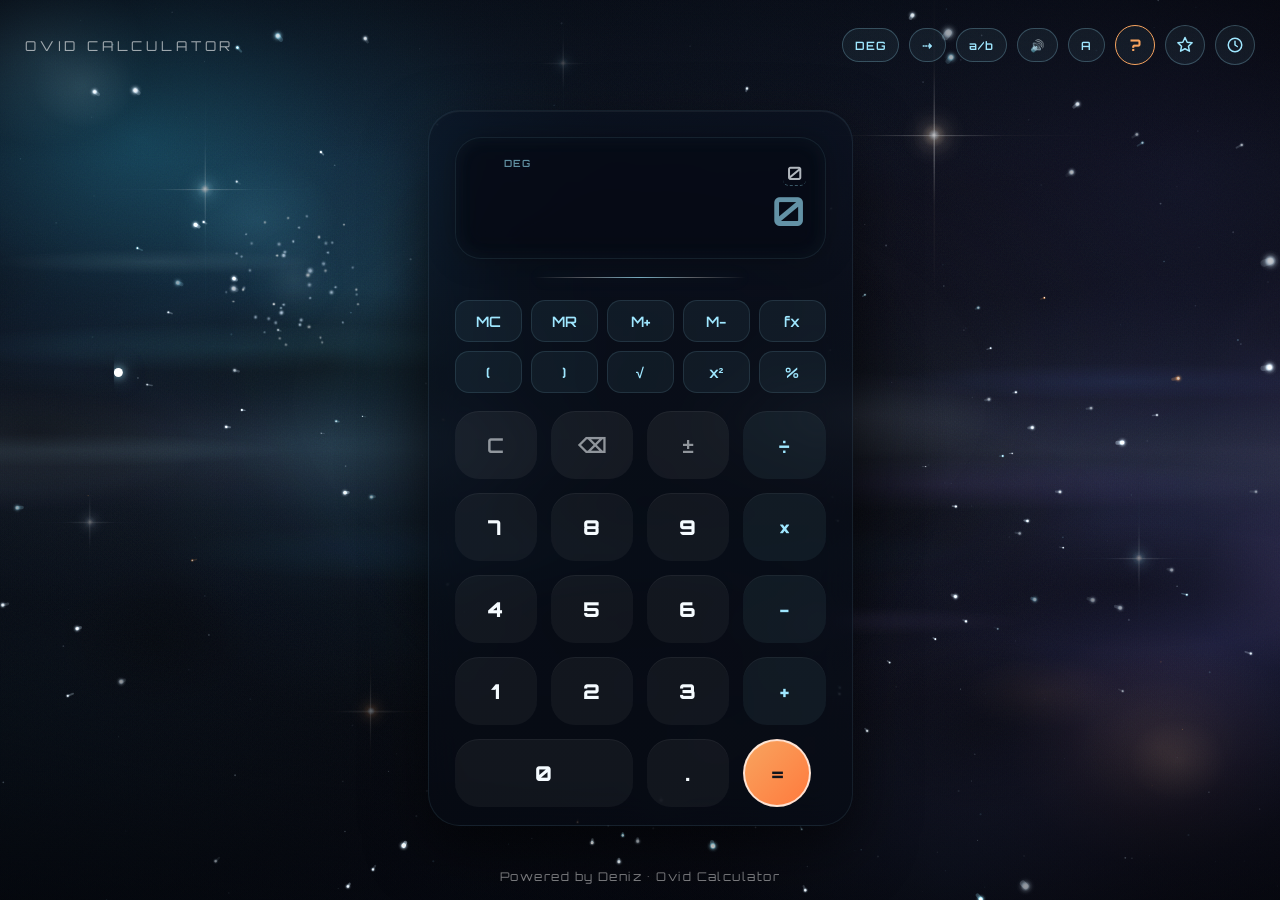
==== commit d8a08cbd: "Replace the video with a drawn sky, and give the instrument a body Three background approaches were " ====
--- a/index.html
+++ b/index.html
@@ -13,6 +13,37 @@
     <link rel="stylesheet" href="style.css">
 </head>
 <body>
+
+<!-- ================= GÖKYÜZÜ =================
+     Videonun yerini alan çizilmiş gökyüzü. Bulutlar, toz şeritleri ve
+     kırınım çivili yıldızlar saf CSS; üstündeki canvas katmanı paralaks
+     hareketi ekliyor. 16 MB yerine birkaç KB. -->
+<div class="sky" aria-hidden="true">
+  <div class="base"></div>
+  <div class="bleed anim"></div>
+  <div class="band anim"></div>
+  <div class="neb neb-a anim"></div>
+  <div class="neb neb-b anim"></div>
+  <div class="wisp wisp-a anim"></div>
+  <div class="wisp wisp-b anim"></div>
+  <div class="neb neb-c anim"></div>
+  <div class="dust anim"></div>
+  <div class="cluster"></div>
+  <div class="heroes">
+    <i class="hero h1"></i><i class="hero h2"></i><i class="hero h3"></i>
+    <i class="hero h4"></i><i class="hero h5"></i><i class="hero h6"></i>
+    <i class="hero h7"></i>
+  </div>
+  <div class="graticule"></div>
+  <div class="grain"></div>
+  <div class="grain-2"></div>
+  <div class="vignette"></div>
+</div>
+
+<div id="skyflow" aria-hidden="true">
+  <canvas id="flow-dust"></canvas>
+  <canvas id="flow-stars"></canvas>
+</div>
 
 <!-- Kabul edilen katkılar burada birer yıldıza dönüşür -->
 <div class="star-map" id="star-map" aria-hidden="true"></div>
@@ -439,6 +470,7 @@
     </div>
 </div>
 
+<script src="sky.js"></script>
 <script src="myJava.js"></script>
 <script src="community.js"></script>
 </body>
--- a/style.css
+++ b/style.css
@@ -5,10 +5,10 @@
 }
 
 :root {
-    --display-bg: rgba(8, 16, 28, 0.24);
+    --display-bg: rgba(4, 9, 18, 0.55);
     --panel-bg: rgba(8, 16, 28, 0.55);
-    --button-bg: rgba(255, 255, 255, 0.02);
-    --button-hover: rgba(255, 255, 255, 0.09);
+    --button-bg: rgba(255, 255, 255, 0.045);
+    --button-hover: rgba(255, 255, 255, 0.11);
     --sci-bg: rgba(159, 231, 255, 0.06);
     --sci-hover: rgba(159, 231, 255, 0.14);
     --operator-color: #9fe7ff;
@@ -16,6 +16,7 @@
     --text-color: #f5fbff;
     --muted-color: rgba(245, 251, 255, 0.55);
     --border-glow: rgba(159, 231, 255, 0.22);
+    --ground: #05070d;
 
     /* fluid sizing tokens: scale with viewport instead of hard breakpoint cliffs */
     --gap-sm: clamp(5px, 1.2vh, 9px);
@@ -44,79 +45,390 @@
     color: var(--text-color);
 }
 
-/* ================= BACKGROUND ================= */
-
-/* The 16 MB video is gone; the sky is drawn instead of downloaded.
-   Layer order behind the UI: -4 deep field, -3 starfield, -2 nebula,
-   -1 contributor stars. */
-#sky {
+/* ================= BACKGROUND =================
+   The sky is drawn, not downloaded. Layer order behind the UI:
+     -4  .sky      pure-CSS deep field (nebulae, dust, cluster, hero stars)
+     -3  #skyflow  canvas parallax — the only part CSS cannot fake
+     -1  .star-map contributor stars
+   ============================================== */
+
+#skyflow {
     position: fixed;
+    inset: 0;
+    z-index: -3;
+    pointer-events: none;
+    overflow: hidden;
+}
+
+#skyflow canvas {
+    position: absolute;
     inset: 0;
     width: 100%;
     height: 100%;
     display: block;
-    z-index: -4;
-    pointer-events: none;
-}
-
-/* procedural starfield (no external asset needed) — drifts slowly for constant motion */
-body::before {
+}
+
+/* a pool of calm at the centre so the readout always wins over the motion */
+#skyflow::after {
     content: "";
-    position: fixed;
-    inset: -280px 0 0 -280px;
-    width: calc(100% + 280px);
-    height: calc(100% + 280px);
-    background-image:
-        radial-gradient(1.5px 1.5px at 12% 22%, rgba(255, 255, 255, 0.9), transparent),
-        radial-gradient(1px 1px at 28% 68%, rgba(255, 255, 255, 0.7), transparent),
-        radial-gradient(1.5px 1.5px at 46% 14%, rgba(255, 255, 255, 0.8), transparent),
-        radial-gradient(1px 1px at 62% 82%, rgba(255, 255, 255, 0.6), transparent),
-        radial-gradient(1.5px 1.5px at 78% 34%, rgba(255, 255, 255, 0.9), transparent),
-        radial-gradient(1px 1px at 88% 66%, rgba(255, 255, 255, 0.55), transparent),
-        radial-gradient(1px 1px at 6% 88%, rgba(255, 255, 255, 0.65), transparent),
-        radial-gradient(1.5px 1.5px at 95% 12%, rgba(255, 255, 255, 0.7), transparent);
-    background-repeat: repeat;
-    background-size: 280px 280px;
-    opacity: 0.3;
-    z-index: -3;
-    animation: twinkle 6s ease-in-out infinite alternate, drift 60s linear infinite;
-    pointer-events: none;
-}
-
-body::after {
-    content: "";
-    position: fixed;
-    inset: 0;
-    background: radial-gradient(
-        circle at 50% 45%,
-        rgba(159, 231, 255, 0.1),
-        transparent 60%
-    );
-    z-index: -2;
-    animation: nebulaPulse 9s ease-in-out infinite alternate;
-    pointer-events: none;
-}
-
+    position: absolute;
+    inset: -1px;
+    background:
+        radial-gradient(ellipse 30% 40% at 50% 50%, rgba(5, 7, 13, 0.82), rgba(5, 7, 13, 0.40) 55%, rgba(5, 7, 13, 0) 80%),
+        radial-gradient(ellipse 130% 105% at 50% 50%, rgba(5, 7, 13, 0) 64%, rgba(5, 7, 13, 0.22) 100%);
+}
+
+/* ===========================================================================
+   THE SKY — fixed, full-viewport, inert, behind all content.
+
+   back .. front
+     1  .base       deep wash, four colour zones         static
+     2  .bleed      conic hue bleed                      160s rotate
+     3  .band       galactic band + mottling             190s breathe
+     4  .neb-a      cyan / teal cloud        screen      128s breathe
+     5  .neb-b      indigo / violet cloud    screen      164s breathe
+     6  .wisp-a     cyan filaments           screen      210s
+     7  .wisp-b     violet filaments         screen      178s
+     8  .neb-c      amber ember (sparing)    screen       96s breathe
+     9  .dust       dark lanes               multiply    230s counter-drift
+    --  moving stars are drawn by the canvas layer above, not here
+    14  .heroes     bright suns + spikes                 twinkle
+    15  .graticule  instrument hairlines                 static
+    16  .grain      sensor noise (anti-banding)          static
+    17  .vignette   falloff                              static
+   =========================================================================== */
+
+.sky {
+  position: fixed;
+  inset: 0;
+  z-index: -4;
+  pointer-events: none;
+  overflow: hidden;
+  background: var(--ground);
+  isolation: isolate;   /* keep blend modes inside the sky */
+  contain: strict;      /* nothing here can affect page layout or paint */
+}
+.sky > * {
+  position: absolute;
+  inset: 0;
+  backface-visibility: hidden;
+}
+.sky .anim {
+  animation-timing-function: ease-in-out;
+  animation-iteration-count: infinite;
+  will-change: transform, opacity;
+}
+
+/* --- 1. base wash --------------------------------------------------------
+   Wide, shallow gradients sized in vmax so a 1440px desktop and a 375px phone
+   see the same composition rather than the phone seeing one flat corner.
+   Nothing here is a hard edge: a long exposure has none.                    */
+.base {
+  background:
+    radial-gradient(92vmax 70vmax at 15% 6%,    rgba(30, 96, 130, .30) 0%, rgba(18, 52, 86, .11) 36%, rgba(5, 7, 13, 0) 66%),
+    radial-gradient(76vmax 82vmax at 93% 20%,   rgba(50, 54, 130, .24) 0%, rgba(26, 30, 78, .09) 40%, rgba(5, 7, 13, 0) 68%),
+    radial-gradient(84vmax 62vmax at 82% 100%,  rgba(92, 52, 108, .16) 0%, rgba(40, 24, 58, .06) 42%, rgba(5, 7, 13, 0) 70%),
+    radial-gradient(52vmax 52vmax at 0% 88%,    rgba(14, 70, 84, .15) 0%, rgba(5, 7, 13, 0) 60%),
+    /* the cavity: keeps most of the frame genuinely black so the clouds have
+       something to be bright against */
+    radial-gradient(64vmax 48vmax at 46% 74%,   rgba(3, 4, 9, .70) 0%, rgba(3, 4, 9, .25) 52%, rgba(5, 7, 13, 0) 82%),
+    radial-gradient(150vmax 130vmax at 50% 46%, rgba(5, 7, 13, .10) 0%, rgba(4, 5, 11, .82) 70%, rgba(2, 3, 7, .96) 100%),
+    var(--ground);
+}
+
+/* --- 2. colour bleed -----------------------------------------------------
+   A conic sweep at very low opacity: the field is never one flat hue, it
+   drifts warm-cool around the frame the way a stacked exposure does.        */
+.bleed {
+  inset: -50%;
+  opacity: .3;
+  mix-blend-mode: screen;
+  background: conic-gradient(from 200deg at 50% 50%,
+    rgba(24, 84, 116, .16) 0deg,
+    rgba(52, 56, 132, .13) 78deg,
+    rgba(96, 56, 112, .10) 155deg,
+    rgba(140, 92, 60, .07) 218deg,
+    rgba(30, 92, 112, .13) 296deg,
+    rgba(24, 84, 116, .16) 360deg);
+  animation-name: bleed-turn;
+  animation-duration: 300s;
+  animation-timing-function: linear;
+}
+@keyframes bleed-turn {
+  from { transform: rotate(0deg)   scale(1); }
+  to   { transform: rotate(360deg) scale(1); }
+}
+
+/* --- 3. galactic band ----------------------------------------------------
+   An elongated wash of unresolved starlight, mottled so it isn't a stripe.
+   Oversized before rotation so the corners are never exposed.               */
+.band {
+  inset: -45%;
+  mix-blend-mode: screen;
+  background:
+    /* mottling — brighter knots along the band */
+    radial-gradient(26vmax 7vmax at 22% 50%, rgba(190, 216, 240, .10) 0%, transparent 72%),
+    radial-gradient(20vmax 5vmax at 58% 48%, rgba(214, 234, 252, .12) 0%, transparent 70%),
+    radial-gradient(30vmax 6vmax at 82% 52%, rgba(168, 200, 232, .08) 0%, transparent 74%),
+    /* the band itself */
+    linear-gradient(0deg,
+      rgba(5, 7, 13, 0)         41%,
+      rgba(104, 142, 180, .055) 46.5%,
+      rgba(176, 208, 236, .115) 50%,
+      rgba(104, 142, 180, .055) 53.5%,
+      rgba(5, 7, 13, 0)         59%);
+  animation-name: band-breathe;
+  animation-duration: 190s;
+}
+@keyframes band-breathe {
+  0%, 100% { transform: rotate(-24deg) translate3d(0, 0, 0) scale(1);     opacity: .70; }
+  50%      { transform: rotate(-24deg) translate3d(-1.4%, .9%, 0) scale(1.05); opacity: 1; }
+}
+
+/* --- 4/5/8. nebula clouds ------------------------------------------------
+   No filter:blur() anywhere. The softness is baked into the gradient stops,
+   so animating transform never forces the layer to be re-blurred per frame.  */
+.neb { inset: -25%; mix-blend-mode: screen; }
+
+.neb-a {
+  background:
+    radial-gradient(48vmax 36vmax at 24% 27%, rgba(28, 148, 192, .40) 0%, rgba(20, 96, 140, .18) 34%, rgba(12, 52, 88, .05) 58%, transparent 76%),
+    radial-gradient(28vmax 40vmax at 36% 43%, rgba(58, 186, 218, .20) 0%, rgba(26, 108, 150, .07) 42%, transparent 72%),
+    radial-gradient(12vmax 10vmax at 19% 21%, rgba(159, 231, 255, .26) 0%, transparent 68%),
+    radial-gradient(6vmax 5vmax at 21% 23%,   rgba(214, 246, 255, .22) 0%, transparent 66%),
+    radial-gradient(9vmax 7vmax  at 30% 33%,  rgba(120, 214, 246, .16) 0%, transparent 70%),
+    radial-gradient(56vmax 26vmax at 58% 14%, rgba(32, 84, 140, .15) 0%, transparent 72%);
+  animation-name: breathe-a;
+  animation-duration: 128s;
+}
+@keyframes breathe-a {
+  0%, 100% { transform: translate3d(0, 0, 0) scale(1);          opacity: .70; }
+  50%      { transform: translate3d(2%, -1.5%, 0) scale(1.09);  opacity: 1; }
+}
+
+.neb-b {
+  background:
+    radial-gradient(44vmax 42vmax at 80% 64%, rgba(80, 80, 178, .30) 0%, rgba(48, 48, 118, .13) 38%, transparent 70%),
+    radial-gradient(26vmax 30vmax at 90% 50%, rgba(132, 96, 196, .18) 0%, transparent 66%),
+    radial-gradient(11vmax 10vmax at 84% 60%, rgba(168, 138, 224, .16) 0%, transparent 68%),
+    radial-gradient(24vmax 20vmax at 66% 82%, rgba(46, 104, 176, .16) 0%, transparent 72%),
+    radial-gradient(38vmax 22vmax at 38% 94%, rgba(40, 60, 130, .13) 0%, transparent 74%);
+  animation-name: breathe-b;
+  animation-duration: 164s;
+}
+@keyframes breathe-b {
+  0%, 100% { transform: translate3d(0, 0, 0) scale(1.06);       opacity: .95; }
+  50%      { transform: translate3d(-2.2%, 1.2%, 0) scale(1);   opacity: .64; }
+}
+
+/* --- 6/7. filaments ------------------------------------------------------
+   Rotated elements holding very elongated ellipses. This directional streaking
+   is what separates "nebula" from "purple blob" — CSS radial-gradients can't
+   be rotated individually, so the whole layer is rotated instead.            */
+.wisp { inset: -45%; mix-blend-mode: screen; }
+
+.wisp-a {
+  background:
+    radial-gradient(34vmax 2.6vmax at 34% 44%, rgba(72, 202, 240, .15) 0%, transparent 74%),
+    radial-gradient(25vmax 1.8vmax at 26% 50%, rgba(159, 231, 255, .12) 0%, transparent 72%),
+    radial-gradient(42vmax 3.4vmax at 47% 56%, rgba(40, 148, 200, .11) 0%, transparent 76%),
+    radial-gradient(18vmax 1.4vmax at 30% 39%, rgba(200, 244, 255, .10) 0%, transparent 70%);
+  animation-name: wisp-a-move;
+  animation-duration: 210s;
+}
+@keyframes wisp-a-move {
+  0%, 100% { transform: rotate(-34deg) translate3d(0, 0, 0) scale(1);    opacity: .62; }
+  50%      { transform: rotate(-34deg) translate3d(1.6%, -1%, 0) scale(1.07); opacity: 1; }
+}
+
+.wisp-b {
+  background:
+    radial-gradient(38vmax 2.8vmax at 62% 52%, rgba(124, 96, 214, .13) 0%, transparent 74%),
+    radial-gradient(27vmax 2vmax   at 70% 46%, rgba(78, 110, 220, .11) 0%, transparent 72%),
+    radial-gradient(21vmax 1.6vmax at 58% 60%, rgba(168, 132, 232, .09) 0%, transparent 72%);
+  animation-name: wisp-b-move;
+  animation-duration: 178s;
+}
+@keyframes wisp-b-move {
+  0%, 100% { transform: rotate(19deg) translate3d(0, 0, 0) scale(1.05);  opacity: .95; }
+  50%      { transform: rotate(19deg) translate3d(-1.4%, 1.2%, 0) scale(1); opacity: .55; }
+}
+
+/* amber is the rare accent: one small warm ember, deliberately faint */
+.neb-c {
+  background:
+    radial-gradient(16vmax 13vmax at 77% 72%, rgba(248, 164, 95, .20) 0%, rgba(186, 104, 56, .07) 42%, transparent 72%),
+    radial-gradient(6vmax 5vmax   at 78% 73%, rgba(255, 202, 154, .17) 0%, transparent 64%),
+    radial-gradient(9vmax 4vmax   at 71% 68%, rgba(248, 164, 95, .09) 0%, transparent 70%),
+    radial-gradient(11vmax 9vmax  at 10% 9%,  rgba(248, 164, 95, .05) 0%, transparent 70%);
+  animation-name: breathe-c;
+  animation-duration: 96s;
+}
+@keyframes breathe-c {
+  0%, 100% { transform: translate3d(0, 0, 0) scale(1);           opacity: .55; }
+  50%      { transform: translate3d(-1%, -.8%, 0) scale(1.12);   opacity: .95; }
+}
+
+/* --- 9. dark dust lanes --------------------------------------------------
+   Multiplying the ground colour back over the clouds carves negative space
+   into them. Rotated so the lanes run with the band, not across it.          */
+.dust {
+  inset: -45%;
+  mix-blend-mode: multiply;
+  opacity: .9;
+  /* Every stop runs colour -> fully transparent at 100%, so there is no edge
+     anywhere; aspect ratios stay under ~4:1 so these read as density, not as
+     streaks across the plate. */
+  background:
+    radial-gradient(20vmax 6vmax   at 37% 45%, rgba(5, 7, 13, .60), rgba(5, 7, 13, 0) 100%),
+    radial-gradient(13vmax 4.5vmax at 25% 49%, rgba(5, 7, 13, .50), rgba(5, 7, 13, 0) 100%),
+    radial-gradient(24vmax 7vmax   at 57% 53%, rgba(5, 7, 13, .52), rgba(5, 7, 13, 0) 100%),
+    radial-gradient(11vmax 8vmax   at 45% 38%, rgba(5, 7, 13, .42), rgba(5, 7, 13, 0) 100%),
+    radial-gradient(16vmax 5vmax   at 70% 58%, rgba(5, 7, 13, .46), rgba(5, 7, 13, 0) 100%),
+    radial-gradient(9vmax 7vmax    at 64% 66%, rgba(5, 7, 13, .34), rgba(5, 7, 13, 0) 100%),
+    radial-gradient(13vmax 4vmax   at 81% 43%, rgba(5, 7, 13, .38), rgba(5, 7, 13, 0) 100%),
+    radial-gradient(8vmax 6vmax    at 30% 61%, rgba(5, 7, 13, .32), rgba(5, 7, 13, 0) 100%),
+    radial-gradient(15vmax 5vmax   at 18% 40%, rgba(5, 7, 13, .36), rgba(5, 7, 13, 0) 100%);
+  animation-name: dust-drift;
+  animation-duration: 230s;
+}
+@keyframes dust-drift {
+  0%, 100% { transform: rotate(-30deg) translate3d(0, 0, 0) scale(1.04); }
+  50%      { transform: rotate(-30deg) translate3d(-1.4%, .9%, 0) scale(1); }
+}
+
+/* --- 13b. globular cluster ----------------------------------------------
+   A single non-tiling knot of resolved pinpoints with its own unresolved
+   glow, sitting inside the cyan nebulosity. Pure detail — but it is the
+   detail that makes the frame read as a telescope plate. */
+.cluster {
+  inset: auto;
+  left: 23%; top: 31%;
+  width: 150px; height: 150px;
+  margin: -75px 0 0 -75px;
+  background-image:
+    radial-gradient(circle at 124.93px 20.67px,rgba(255,255,255,0.54) 0,rgba(255,255,255,0.54) 0.51px,rgba(255,255,255,0.16) 0.97px,rgba(255,255,255,0) 1.73px),radial-gradient(circle at 62.63px 108.38px,rgba(208,232,255,0.5) 0,rgba(208,232,255,0.5) 0.96px,rgba(208,232,255,0.15) 1.83px,rgba(208,232,255,0) 3.27px),radial-gradient(circle at 56.65px 118.75px,rgba(208,232,255,0.51) 0,rgba(208,232,255,0.51) 0.79px,rgba(208,232,255,0.15) 1.49px,rgba(208,232,255,0) 2.67px),radial-gradient(circle at 123.86px 118.48px,rgba(208,232,255,0.49) 0,rgba(208,232,255,0.49) 0.54px,rgba(208,232,255,0.15) 1.03px,rgba(208,232,255,0) 1.84px),radial-gradient(circle at 90.01px 122.84px,rgba(255,255,255,0.5) 0,rgba(255,255,255,0.5) 0.79px,rgba(255,255,255,0.15) 1.5px,rgba(255,255,255,0) 2.68px),radial-gradient(circle at 69.11px 14.01px,rgba(255,255,255,0.59) 0,rgba(255,255,255,0.59) 0.56px,rgba(255,255,255,0.18) 1.07px,rgba(255,255,255,0) 1.91px),radial-gradient(circle at 137.62px 90.5px,rgba(208,232,255,0.41) 0,rgba(208,232,255,0.41) 0.55px,rgba(208,232,255,0.12) 1.05px,rgba(208,232,255,0) 1.88px),radial-gradient(circle at 80.92px 120.73px,rgba(208,232,255,0.71) 0,rgba(208,232,255,0.71) 0.73px,rgba(208,232,255,0.21) 1.4px,rgba(208,232,255,0) 2.5px),radial-gradient(circle at 60.76px 134.28px,rgba(255,255,255,0.46) 0,rgba(255,255,255,0.46) 0.61px,rgba(255,255,255,0.14) 1.16px,rgba(255,255,255,0) 2.08px),radial-gradient(circle at 101.43px 133.52px,rgba(255,255,255,0.38) 0,rgba(255,255,255,0.38) 0.63px,rgba(255,255,255,0.11) 1.19px,rgba(255,255,255,0) 2.13px),radial-gradient(circle at 32.55px 39.31px,rgba(208,232,255,0.39) 0,rgba(208,232,255,0.39) 0.71px,rgba(208,232,255,0.12) 1.34px,rgba(208,232,255,0) 2.41px),radial-gradient(circle at 138.97px 100.19px,rgba(255,255,255,0.51) 0,rgba(255,255,255,0.51) 0.56px,rgba(255,255,255,0.15) 1.07px,rgba(255,255,255,0) 1.92px),radial-gradient(circle at 30.9px 66.41px,rgba(208,232,255,0.46) 0,rgba(208,232,255,0.46) 0.67px,rgba(208,232,255,0.14) 1.27px,rgba(208,232,255,0) 2.27px),radial-gradient(circle at 7.15px 88.17px,rgba(208,232,255,0.42) 0,rgba(208,232,255,0.42) 0.52px,rgba(208,232,255,0.13) 0.99px,rgba(208,232,255,0) 1.78px),radial-gradient(circle at 106.89px 39.19px,rgba(208,232,255,0.41) 0,rgba(208,232,255,0.41) 0.81px,rgba(208,232,255,0.12) 1.55px,rgba(208,232,255,0) 2.77px),radial-gradient(circle at 133.67px 63.54px,rgba(208,232,255,0.38) 0,rgba(208,232,255,0.38) 0.6px,rgba(208,232,255,0.11) 1.14px,rgba(208,232,255,0) 2.04px),radial-gradient(circle at 17.66px 49.49px,rgba(208,232,255,0.6) 0,rgba(208,232,255,0.6) 0.61px,rgba(208,232,255,0.18) 1.15px,rgba(208,232,255,0) 2.06px),radial-gradient(circle at 24.1px 85.63px,rgba(255,255,255,0.64) 0,rgba(255,255,255,0.64) 0.61px,rgba(255,255,255,0.19) 1.16px,rgba(255,255,255,0) 2.08px),radial-gradient(circle at 137.29px 85.6px,rgba(255,255,255,0.61) 0,rgba(255,255,255,0.61) 0.54px,rgba(255,255,255,0.18) 1.02px,rgba(255,255,255,0) 1.83px),radial-gradient(circle at 80.01px 23.59px,rgba(208,232,255,0.56) 0,rgba(208,232,255,0.56) 0.6px,rgba(208,232,255,0.17) 1.14px,rgba(208,232,255,0) 2.04px),radial-gradient(circle at 87.81px 12.24px,rgba(208,232,255,0.59) 0,rgba(208,232,255,0.59) 0.56px,rgba(208,232,255,0.18) 1.07px,rgba(208,232,255,0) 1.91px),radial-gradient(circle at 66.92px 140.73px,rgba(255,255,255,0.55) 0,rgba(255,255,255,0.55) 0.6px,rgba(255,255,255,0.16) 1.15px,rgba(255,255,255,0) 2.05px),radial-gradient(circle at 106.39px 66.7px,rgba(255,255,255,0.46) 0,rgba(255,255,255,0.46) 0.7px,rgba(255,255,255,0.14) 1.34px,rgba(255,255,255,0) 2.4px),radial-gradient(circle at 74.3px 37.39px,rgba(208,232,255,0.72) 0,rgba(208,232,255,0.72) 0.59px,rgba(208,232,255,0.22) 1.12px,rgba(208,232,255,0) 2px),radial-gradient(circle at 61.91px 103.94px,rgba(208,232,255,0.66) 0,rgba(208,232,255,0.66) 0.55px,rgba(208,232,255,0.2) 1.05px,rgba(208,232,255,0) 1.88px),radial-gradient(circle at 36.53px 113.1px,rgba(208,232,255,0.66) 0,rgba(208,232,255,0.66) 0.76px,rgba(208,232,255,0.2) 1.45px,rgba(208,232,255,0) 2.6px),radial-gradient(circle at 27.04px 30.12px,rgba(208,232,255,0.5) 0,rgba(208,232,255,0.5) 0.52px,rgba(208,232,255,0.15) 0.98px,rgba(208,232,255,0) 1.75px),radial-gradient(circle at 49.65px 114.66px,rgba(208,232,255,0.47) 0,rgba(208,232,255,0.47) 0.79px,rgba(208,232,255,0.14) 1.5px,rgba(208,232,255,0) 2.68px),radial-gradient(circle at 24.99px 84.06px,rgba(208,232,255,0.4) 0,rgba(208,232,255,0.4) 0.74px,rgba(208,232,255,0.12) 1.41px,rgba(208,232,255,0) 2.53px),radial-gradient(circle at 113.23px 38.68px,rgba(208,232,255,0.6) 0,rgba(208,232,255,0.6) 0.56px,rgba(208,232,255,0.18) 1.06px,rgba(208,232,255,0) 1.9px),radial-gradient(circle at 62.2px 108.96px,rgba(208,232,255,0.68) 0,rgba(208,232,255,0.68) 0.85px,rgba(208,232,255,0.2) 1.61px,rgba(208,232,255,0) 2.89px),radial-gradient(circle at 64.72px 100.61px,rgba(208,232,255,0.65) 0,rgba(208,232,255,0.65) 0.64px,rgba(208,232,255,0.19) 1.21px,rgba(208,232,255,0) 2.17px),radial-gradient(circle at 116.54px 83.12px,rgba(208,232,255,0.7) 0,rgba(208,232,255,0.7) 0.55px,rgba(208,232,255,0.21) 1.05px,rgba(208,232,255,0) 1.88px),radial-gradient(circle at 91.22px 66.72px,rgba(208,232,255,0.65) 0,rgba(208,232,255,0.65) 1.26px,rgba(208,232,255,0.2) 2.39px,rgba(208,232,255,0) 4.27px),radial-gradient(circle at 60.04px 40.15px,rgba(208,232,255,0.53) 0,rgba(208,232,255,0.53) 0.84px,rgba(208,232,255,0.16) 1.6px,rgba(208,232,255,0) 2.85px),radial-gradient(circle at 54.78px 100.1px,rgba(255,255,255,0.77) 0,rgba(255,255,255,0.77) 0.62px,rgba(255,255,255,0.23) 1.17px,rgba(255,255,255,0) 2.1px),radial-gradient(circle at 103.1px 138.35px,rgba(255,255,255,0.4) 0,rgba(255,255,255,0.4) 0.57px,rgba(255,255,255,0.12) 1.09px,rgba(255,255,255,0) 1.94px),radial-gradient(circle at 58.1px 51.49px,rgba(255,255,255,0.75) 0,rgba(255,255,255,0.75) 0.59px,rgba(255,255,255,0.22) 1.13px,rgba(255,255,255,0) 2.01px),radial-gradient(circle at 112.41px 88.38px,rgba(208,232,255,0.66) 0,rgba(208,232,255,0.66) 0.94px,rgba(208,232,255,0.2) 1.79px,rgba(208,232,255,0) 3.2px),radial-gradient(circle at 22.59px 52.47px,rgba(208,232,255,0.48) 0,rgba(208,232,255,0.48) 0.62px,rgba(208,232,255,0.15) 1.19px,rgba(208,232,255,0) 2.12px),radial-gradient(circle at 100.02px 33.07px,rgba(255,255,255,0.64) 0,rgba(255,255,255,0.64) 0.69px,rgba(255,255,255,0.19) 1.32px,rgba(255,255,255,0) 2.36px),radial-gradient(circle at 104.55px 59.71px,rgba(208,232,255,0.51) 0,rgba(208,232,255,0.51) 0.92px,rgba(208,232,255,0.15) 1.74px,rgba(208,232,255,0) 3.12px),radial-gradient(circle at 82.12px 116.03px,rgba(208,232,255,0.62) 0,rgba(208,232,255,0.62) 0.8px,rgba(208,232,255,0.18) 1.52px,rgba(208,232,255,0) 2.72px),radial-gradient(circle at 45.91px 18.4px,rgba(255,255,255,0.49) 0,rgba(255,255,255,0.49) 0.63px,rgba(255,255,255,0.15) 1.2px,rgba(255,255,255,0) 2.15px),radial-gradient(circle at 14.34px 97.49px,rgba(255,255,255,0.55) 0,rgba(255,255,255,0.55) 0.51px,rgba(255,255,255,0.16) 0.97px,rgba(255,255,255,0) 1.74px),radial-gradient(circle at 108.89px 48.6px,rgba(208,232,255,0.63) 0,rgba(208,232,255,0.63) 0.61px,rgba(208,232,255,0.19) 1.15px,rgba(208,232,255,0) 2.06px),radial-gradient(circle at 90.45px 80.83px,rgba(208,232,255,0.51) 0,rgba(208,232,255,0.51) 0.95px,rgba(208,232,255,0.15) 1.8px,rgba(208,232,255,0) 3.23px),radial-gradient(circle at 45.57px 128.21px,rgba(208,232,255,0.39) 0,rgba(208,232,255,0.39) 0.56px,rgba(208,232,255,0.12) 1.06px,rgba(208,232,255,0) 1.89px),radial-gradient(circle at 91.19px 94.04px,rgba(208,232,255,0.68) 0,rgba(208,232,255,0.68) 0.52px,rgba(208,232,255,0.21) 0.99px,rgba(208,232,255,0) 1.77px),radial-gradient(circle at 64.62px 51.37px,rgba(208,232,255,0.79) 0,rgba(208,232,255,0.79) 0.96px,rgba(208,232,255,0.24) 1.82px,rgba(208,232,255,0) 3.25px),radial-gradient(circle at 88.93px 71.11px,rgba(255,255,255,0.59) 0,rgba(255,255,255,0.59) 0.98px,rgba(255,255,255,0.18) 1.86px,rgba(255,255,255,0) 3.33px),radial-gradient(circle at 65.87px 47.94px,rgba(208,232,255,0.61) 0,rgba(208,232,255,0.61) 0.73px,rgba(208,232,255,0.18) 1.39px,rgba(208,232,255,0) 2.48px),
+    radial-gradient(circle closest-side, rgba(190, 230, 255, .09) 0%, rgba(110, 180, 224, .03) 36%, rgba(159, 231, 255, 0) 68%);
+  background-repeat: no-repeat;
+  animation-name: cluster-breathe;
+  animation-duration: 74s;
+  animation-timing-function: ease-in-out;
+  animation-iteration-count: infinite;
+  will-change: transform, opacity;
+}
+@keyframes cluster-breathe {
+  0%, 100% { transform: scale(1);    opacity: .78; }
+  50%      { transform: scale(1.04); opacity: 1; }
+}
+
+/* --- 14. hero stars ------------------------------------------------------ */
+.hero {
+  position: absolute;
+  width: var(--s); height: var(--s);
+  margin-left: calc(var(--s) / -2);
+  margin-top: calc(var(--s) / -2);
+  opacity: var(--base);
+  background: radial-gradient(circle closest-side,
+    rgba(255, 255, 255, .98) 0%,
+    rgba(255, 255, 255, .62) 5%,
+    rgba(var(--tint), .34) 12%,
+    rgba(var(--tint), .13) 25%,
+    rgba(var(--tint), .04) 45%,
+    rgba(var(--tint), 0)   72%);
+  animation-name: twinkle;
+  animation-timing-function: ease-in-out;
+  animation-iteration-count: infinite;
+  will-change: transform, opacity;
+}
+/* four-point diffraction spikes — what makes it read as a telescope plate */
+.hero::before, .hero::after {
+  content: "";
+  position: absolute;
+  left: 50%; top: 50%;
+  width: calc(var(--s) * var(--spike));
+  height: 1px;
+  margin-left: calc(var(--s) * var(--spike) / -2);
+  margin-top: -.5px;
+  background: linear-gradient(90deg,
+    rgba(var(--tint), 0)   0%,
+    rgba(var(--tint), .06) 32%,
+    rgba(255, 255, 255, .38) 50%,
+    rgba(var(--tint), .06) 68%,
+    rgba(var(--tint), 0)   100%);
+}
+.hero::after { transform: rotate(90deg); transform-origin: 50% 50%; }
 @keyframes twinkle {
-    0% { opacity: 0.18; }
-    100% { opacity: 0.42; }
-}
-
-@keyframes drift {
-    0% { transform: translate(0, 0); }
-    100% { transform: translate(-280px, -280px); }
-}
-
-@keyframes nebulaPulse {
-    0% { opacity: 0.55; }
-    100% { opacity: 1; }
-}
-
+  0%, 100% { transform: scale(.90); opacity: calc(var(--base) * .58); }
+  50%      { transform: scale(1.07); opacity: var(--base); }
+}
+
+  .h1 { --s: 74px; --tint: 159,231,255; --spike: 3.6; --base: 0.8;
+    left: 16%; top: 21%; animation-duration: 11s; animation-delay: 0s; }
+  .h2 { --s: 96px; --tint: 255,224,192; --spike: 4; --base: 0.95;
+    left: 73%; top: 15%; animation-duration: 15s; animation-delay: -4s; }
+  .h3 { --s: 60px; --tint: 159,231,255; --spike: 3.2; --base: 0.62;
+    left: 89%; top: 62%; animation-duration: 9s; animation-delay: -2s; }
+  .h4 { --s: 66px; --tint: 248,164,95; --spike: 3.2; --base: 0.55;
+    left: 29%; top: 79%; animation-duration: 13s; animation-delay: -7s; }
+  .h5 { --s: 46px; --tint: 208,232,255; --spike: 2.8; --base: 0.42;
+    left: 60%; top: 41%; animation-duration: 8s; animation-delay: -5s; }
+  .h6 { --s: 52px; --tint: 208,232,255; --spike: 2.8; --base: 0.46;
+    left: 7%; top: 58%; animation-duration: 17s; animation-delay: -11s; }
+  .h7 { --s: 50px; --tint: 159,231,255; --spike: 2.8; --base: 0.4;
+    left: 44%; top: 7%; animation-duration: 12s; animation-delay: -9s; }
+
+/* --- 15. instrument graticule -------------------------------------------
+   Measurement hairlines at the threshold of visibility, masked out of the
+   centre so they never compete with the UI. Plate texture, not decoration.  */
+.graticule {
+  opacity: .34;
+  background:
+    repeating-linear-gradient(90deg, rgba(159, 231, 255, .05) 0 1px, transparent 1px 128px),
+    repeating-linear-gradient(0deg,  rgba(159, 231, 255, .04) 0 1px, transparent 1px 128px);
+  -webkit-mask-image: radial-gradient(115% 105% at 50% 50%, transparent 34%, rgba(0, 0, 0, .45) 68%, #000 100%);
+          mask-image: radial-gradient(115% 105% at 50% 50%, transparent 34%, rgba(0, 0, 0, .45) 68%, #000 100%);
+}
+
+/* --- 16. sensor grain ----------------------------------------------------
+   Two passes. 'overlay' dithers the huge soft gradients — this is the
+   anti-banding workhorse on a wide display. 'screen' adds hot-pixel glitter. */
+.grain {
+  background-image: url("data:image/svg+xml,%3Csvg xmlns='http://www.w3.org/2000/svg' width='220' height='220'%3E%3Cfilter id='n' x='0' y='0'%3E%3CfeTurbulence type='fractalNoise' baseFrequency='0.9' numOctaves='4' seed='7' stitchTiles='stitch'/%3E%3C/filter%3E%3Crect width='220' height='220' filter='url(%23n)'/%3E%3C/svg%3E");
+  background-size: 220px 220px;
+  opacity: .14;
+  mix-blend-mode: overlay;
+}
+.grain-2 {
+  background-image: url("data:image/svg+xml,%3Csvg xmlns='http://www.w3.org/2000/svg' width='180' height='180'%3E%3Cfilter id='n' x='0' y='0'%3E%3CfeTurbulence type='fractalNoise' baseFrequency='0.62' numOctaves='3' seed='19' stitchTiles='stitch'/%3E%3C/filter%3E%3Crect width='180' height='180' filter='url(%23n)'/%3E%3C/svg%3E");
+  background-size: 180px 180px;
+  opacity: .04;
+  mix-blend-mode: screen;
+}
+
+/* --- 17. vignette -------------------------------------------------------- */
+.vignette {
+  background:
+    radial-gradient(122% 100% at 50% 44%, transparent 22%, rgba(4, 6, 12, .30) 52%, rgba(3, 4, 9, .74) 82%, rgba(1, 2, 5, .96) 100%),
+    linear-gradient(180deg, rgba(4, 6, 12, .46) 0%, transparent 18%, transparent 72%, rgba(4, 6, 12, .60) 100%);
+}
+
+/* ===========================================================================
+   REDUCED MOTION — the sky holds its pose.
+   =========================================================================== */
 @media (prefers-reduced-motion: reduce) {
-    body::before,
-    body::after {
-        animation: none;
-    }
+  .sky *, .sky *::before, .sky *::after {
+    animation: none !important;
+    transition: none !important;
+  }
+  /* park the breathing layers near their mid-state so nothing looks unfinished */
+  .band   { transform: rotate(-24deg) scale(1.03); opacity: .86; }
+  .neb-a  { transform: scale(1.05); opacity: .88; }
+  .neb-b  { transform: scale(1.03); opacity: .82; }
+  .neb-c  { transform: scale(1.06); opacity: .78; }
+  .wisp-a { transform: rotate(-34deg) scale(1.04); opacity: .84; }
+  .wisp-b { transform: rotate(19deg) scale(1.03); opacity: .78; }
+  .dust   { transform: rotate(-30deg) scale(1.02); }
+  .hero   { transform: scale(1); }
 }
 
 /* ================= HEADER ================= */
@@ -134,6 +446,8 @@
     font-size: clamp(0.65rem, 2.2vw, 0.85rem);
     letter-spacing: 0.28em;
     color: rgba(255, 255, 255, 0.6);
+    white-space: nowrap;
+    flex-shrink: 0;
 }
 
 .header-tools {
@@ -214,22 +528,39 @@
     pointer-events: auto;
 }
 
-/* CALCULATOR */
+/* CALCULATOR
+   The sky behind is now genuinely bright in places, so the instrument needs
+   its own body to sit in — otherwise the keys dissolve into the nebula. */
 .calculator {
     width: min(425px, 100%);
     padding: clamp(12px, 3vw, 26px) clamp(12px, 3vw, 26px) clamp(10px, 2.4vw, 18px);
-    background: transparent;
     display: flex;
     flex-direction: column;
     justify-content: center;
     gap: 0;
     position: relative;
     transform: translateY(0);
-    transition: transform 0.3s ease;
+    transition: transform 0.3s ease, box-shadow 0.3s ease;
+
+    background: linear-gradient(
+        180deg,
+        rgba(10, 18, 32, 0.52),
+        rgba(6, 11, 20, 0.62)
+    );
+    border: 1px solid rgba(159, 231, 255, 0.09);
+    border-radius: clamp(22px, 4vw, 32px);
+    backdrop-filter: blur(18px) saturate(115%);
+    -webkit-backdrop-filter: blur(18px) saturate(115%);
+    box-shadow:
+        0 24px 60px rgba(0, 0, 0, 0.5),
+        inset 0 1px 0 rgba(255, 255, 255, 0.05);
 }
 
 .calculator:hover {
     transform: translateY(-3px);
+    box-shadow:
+        0 30px 70px rgba(0, 0, 0, 0.55),
+        inset 0 1px 0 rgba(255, 255, 255, 0.07);
 }
 
 /* ================= DISPLAY ================= */
@@ -478,6 +809,17 @@
 button:focus-visible {
     outline: 2px solid var(--operator-color);
     outline-offset: 2px;
+}
+
+/* a hairline top edge reads as a moulded key rather than a flat rectangle */
+.buttons button {
+    box-shadow: inset 0 1px 0 rgba(255, 255, 255, 0.05);
+}
+
+.buttons button:hover {
+    box-shadow:
+        0 10px 20px rgba(0, 0, 0, 0.45),
+        inset 0 1px 0 rgba(255, 255, 255, 0.08);
 }
 
 /* NUMBERS */
@@ -949,8 +1291,29 @@
         width: 100vw;
     }
 
+    /* seven controls plus the wordmark cannot share a line at this width,
+       so the header becomes two deliberate rows instead of a ragged wrap */
+    .app-header {
+        flex-direction: column;
+        align-items: flex-start;
+        gap: 8px;
+    }
+
     .app-title {
         letter-spacing: 0.18em;
+        font-size: 0.68rem;
+    }
+
+    .header-tools {
+        width: 100%;
+        justify-content: space-between;
+        flex-wrap: nowrap;
+        gap: 4px;
+    }
+
+    .chip {
+        padding: 0 7px;
+        letter-spacing: 0.04em;
     }
 }
 
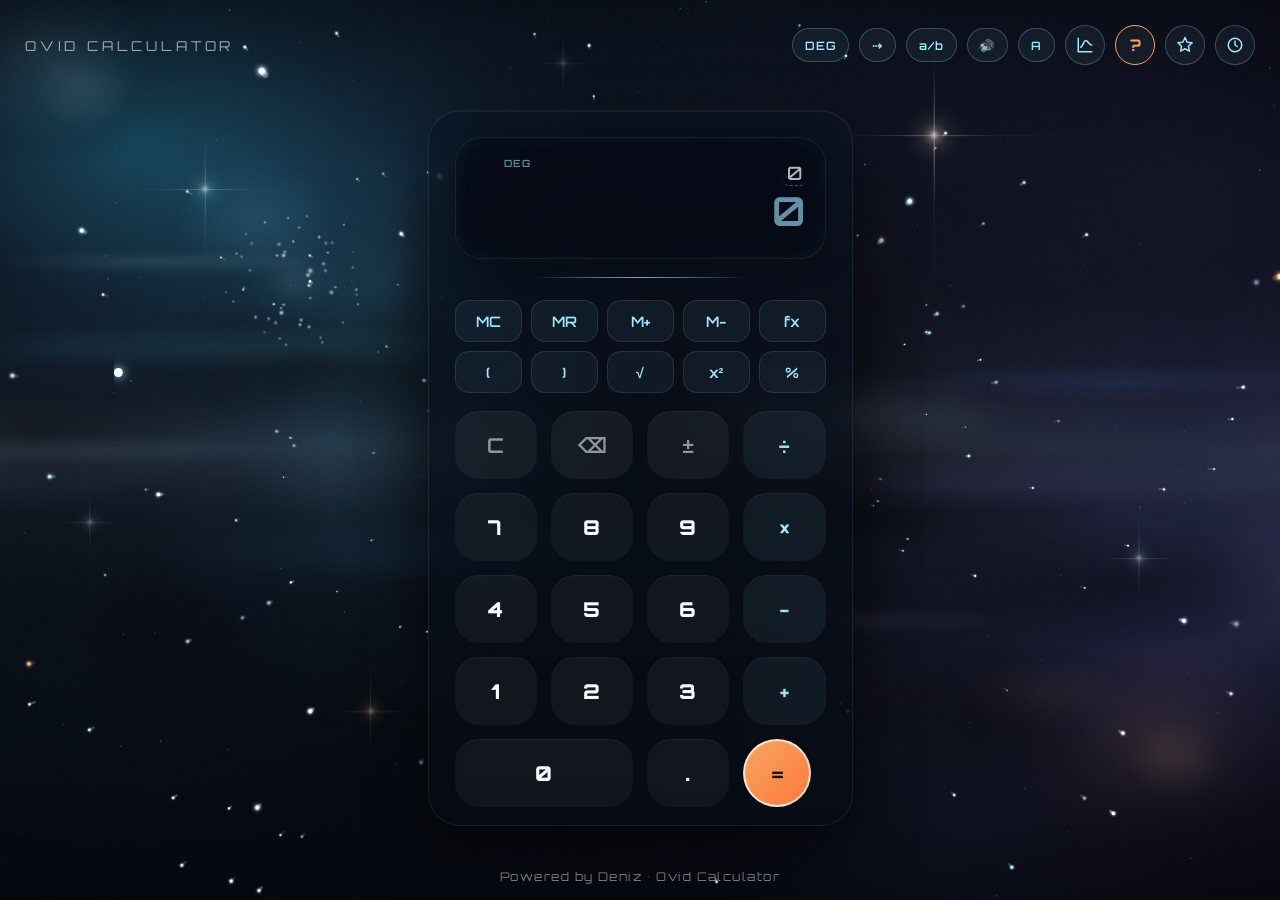
==== commit 6dfebd9d: "Add an analytic geometry page and split the engine out to share it The interaction model is the one " ====
--- a/index.html
+++ b/index.html
@@ -49,7 +49,7 @@
 <div class="star-map" id="star-map" aria-hidden="true"></div>
 
 <header class="app-header">
-    <div class="app-title">OVID CALCULATOR</div>
+    <h1 class="app-title">OVID CALCULATOR</h1>
 
     <div class="header-tools">
         <button id="angle-toggle" class="chip" type="button" title="Açı birimi (derece / radyan)">DEG</button>
@@ -57,6 +57,12 @@
         <button id="fraction-toggle" class="chip" type="button" title="Kesir modu: sonuçları tam kesir olarak göster" aria-pressed="false" aria-label="Kesir modu">a/b</button>
         <button id="sound-toggle" class="chip" type="button" title="Sesi aç/kapat" aria-pressed="true">🔊</button>
         <button id="size-toggle" class="chip" type="button" title="Yazı ve tuş boyutu" aria-label="Yazı ve tuş boyutunu değiştir">A</button>
+        <a class="icon-btn" href="geometri.html" aria-label="Analitik geometri" title="Analitik geometri — grafik çiz">
+            <svg viewBox="0 0 24 24" width="18" height="18" fill="none" stroke="currentColor" stroke-width="2" stroke-linecap="round" stroke-linejoin="round">
+                <path d="M3 21V3M3 21h18"></path>
+                <path d="M6 15c3 0 4-9 7-9s4 6 8 6"></path>
+            </svg>
+        </a>
         <button id="help-open" class="icon-btn" type="button" aria-label="Yardım ve kısayollar" aria-expanded="false" title="Nasıl kullanılır?">?</button>
         <button id="mission-open" class="icon-btn" type="button" aria-label="Görev Merkezi'ni aç" aria-expanded="false" title="Görev Merkezi — hata bildir, öneri gönder">
             <svg viewBox="0 0 24 24" width="18" height="18" fill="none" stroke="currentColor" stroke-width="2" stroke-linecap="round" stroke-linejoin="round">
@@ -297,10 +303,10 @@
 <!-- ================= YARDIM ================= -->
 <div class="mission-modal" id="help-modal" aria-hidden="true" role="dialog" aria-modal="true" aria-labelledby="help-heading">
     <div class="mission-box">
-        <header class="mission-header">
+        <div class="mission-header">
             <h2 id="help-heading">NASIL KULLANILIR?</h2>
             <button id="help-close" class="icon-btn" type="button" aria-label="Kapat">✕</button>
-        </header>
+        </div>
 
         <p class="mission-intro">
             Ovid sıradan bir hesap makinesi değil: hata payını, birimi ve kesin değeri
@@ -348,6 +354,12 @@
                 <section class="help-item">
                     <h3><span class="help-key">Araçlar</span> Sayı araçları</h3>
                     <p>Asal çarpanlar, OBEB/OKEK, taban dönüşümü (2/8/10/16), liste istatistiği.</p>
+                </section>
+
+                <section class="help-item">
+                    <h3><span class="help-key">📈</span> Analitik geometri</h3>
+                    <p>Üstteki grafik simgesi ayrı bir sayfa açar: fonksiyon, nokta ve çember çizersin. Aynı motoru kullanır.</p>
+                    <code>y = sin(x) · x² + y² = 9 · (2, 3)</code>
                 </section>
 
                 <section class="help-item">
@@ -384,10 +396,10 @@
 <div class="mission-modal" id="mission-modal" aria-hidden="true" role="dialog" aria-modal="true" aria-labelledby="mission-heading">
     <div class="mission-box">
 
-        <header class="mission-header">
+        <div class="mission-header">
             <h2 id="mission-heading">GÖREV MERKEZİ</h2>
             <button id="mission-close" class="icon-btn" type="button" aria-label="Kapat">✕</button>
-        </header>
+        </div>
 
         <p class="mission-intro">
             Bir hata mı buldun, yoksa aklında bir fikir mi var? Gönder — mantıklı ve
@@ -471,6 +483,7 @@
 </div>
 
 <script src="sky.js"></script>
+<script src="engine.js"></script>
 <script src="myJava.js"></script>
 <script src="community.js"></script>
 </body>
--- a/style.css
+++ b/style.css
@@ -443,6 +443,7 @@
 }
 
 .app-title {
+    font-weight: 400;
     font-size: clamp(0.65rem, 2.2vw, 0.85rem);
     letter-spacing: 0.28em;
     color: rgba(255, 255, 255, 0.6);
@@ -2184,3 +2185,225 @@
     white-space: nowrap;
     flex-shrink: 0;
 }
+
+/* =====================================================================
+   ANALİTİK GEOMETRİ SAYFASI
+   ===================================================================== */
+
+.geo-page .main-section { display: none; }
+
+.geo-main {
+    flex: 1;
+    min-height: 0;
+    display: grid;
+    grid-template-columns: minmax(260px, 340px) minmax(0, 1fr);
+    gap: clamp(10px, 1.6vw, 18px);
+    padding: 0 clamp(10px, 2.4vw, 24px) clamp(10px, 2vh, 20px);
+}
+
+.geo-side {
+    display: flex;
+    flex-direction: column;
+    gap: 12px;
+    min-height: 0;
+    padding: clamp(12px, 1.6vw, 18px);
+    border-radius: clamp(16px, 2vw, 22px);
+    border: 1px solid rgba(159, 231, 255, 0.10);
+    background: linear-gradient(180deg, rgba(10, 18, 32, 0.55), rgba(6, 11, 20, 0.66));
+    backdrop-filter: blur(18px) saturate(115%);
+    -webkit-backdrop-filter: blur(18px) saturate(115%);
+    box-shadow: 0 24px 60px rgba(0, 0, 0, 0.45);
+    overflow-y: auto;
+}
+
+#obj-form { display: flex; flex-direction: column; gap: 10px; }
+
+#obj-input {
+    height: 42px;
+    padding: 0 12px;
+    border-radius: 12px;
+    border: 1px solid rgba(159, 231, 255, 0.2);
+    background: rgba(4, 9, 18, 0.8);
+    color: var(--text-color);
+    font-family: inherit;
+    font-size: 0.92rem;
+    width: 100%;
+}
+
+#obj-input:focus {
+    outline: 2px solid var(--operator-color);
+    outline-offset: 1px;
+}
+
+.geo-error {
+    font-size: 0.75rem;
+    color: #ff9a8a;
+    opacity: 0;
+    transform: translateY(-3px);
+    transition: opacity 0.2s ease, transform 0.2s ease;
+    min-height: 1em;
+}
+
+.geo-error.show { opacity: 1; transform: translateY(0); }
+
+.geo-samples { display: flex; flex-wrap: wrap; gap: 6px; }
+
+.sample {
+    height: 30px;
+    padding: 0 11px;
+    border-radius: 999px;
+    border: 1px solid rgba(159, 231, 255, 0.16);
+    background: var(--sci-bg);
+    color: var(--operator-color);
+    font-family: inherit;
+    font-size: 0.72rem;
+    cursor: pointer;
+    transition: background 0.2s ease, transform 0.15s ease;
+}
+
+.sample:hover { background: var(--sci-hover); transform: translateY(-1px); }
+
+.obj-list {
+    list-style: none;
+    display: flex;
+    flex-direction: column;
+    gap: 6px;
+    min-height: 0;
+}
+
+.obj {
+    display: grid;
+    grid-template-columns: auto 1fr auto auto;
+    align-items: center;
+    gap: 9px;
+    padding: 9px 10px;
+    border-radius: 11px;
+    background: rgba(255, 255, 255, 0.035);
+    transition: background 0.2s ease, opacity 0.2s ease;
+}
+
+.obj:hover { background: rgba(159, 231, 255, 0.08); }
+.obj.off { opacity: 0.42; }
+
+.obj-swatch {
+    width: 16px;
+    height: 16px;
+    border-radius: 5px;
+    border: none;
+    background: var(--c);
+    cursor: pointer;
+    padding: 0;
+    box-shadow: 0 0 10px color-mix(in srgb, var(--c) 55%, transparent);
+}
+
+.obj.off .obj-swatch { background: transparent; border: 2px solid var(--c); box-shadow: none; }
+
+.obj-label {
+    font-size: 0.82rem;
+    font-weight: 600;
+    color: var(--text-color);
+    overflow-wrap: anywhere;
+}
+
+.obj-kind {
+    font-size: 0.62rem;
+    letter-spacing: 0.06em;
+    text-transform: uppercase;
+    color: var(--muted-color);
+    white-space: nowrap;
+}
+
+.obj-remove {
+    width: 24px;
+    height: 24px;
+    border: none;
+    border-radius: 50%;
+    background: transparent;
+    color: var(--muted-color);
+    font-size: 0.75rem;
+    cursor: pointer;
+    padding: 0;
+}
+
+.obj-remove:hover { background: rgba(255, 120, 120, 0.16); color: #ff9a8a; }
+
+/* ---- the plane ---- */
+
+.geo-plane {
+    position: relative;
+    min-height: 0;
+    border-radius: clamp(16px, 2vw, 22px);
+    border: 1px solid rgba(159, 231, 255, 0.10);
+    background: rgba(4, 8, 16, 0.55);
+    backdrop-filter: blur(14px);
+    -webkit-backdrop-filter: blur(14px);
+    box-shadow: 0 24px 60px rgba(0, 0, 0, 0.45);
+    overflow: hidden;
+}
+
+#plane {
+    display: block;
+    width: 100%;
+    height: 100%;
+    cursor: grab;
+    touch-action: none;
+}
+
+#plane.grabbing { cursor: grabbing; }
+
+#plane:focus-visible {
+    outline: 2px solid var(--operator-color);
+    outline-offset: -2px;
+}
+
+.geo-readout,
+.geo-hint {
+    position: absolute;
+    padding: 5px 10px;
+    border-radius: 8px;
+    background: rgba(4, 9, 18, 0.78);
+    border: 1px solid rgba(159, 231, 255, 0.14);
+    font-size: 0.68rem;
+    letter-spacing: 0.04em;
+    color: var(--operator-color);
+    pointer-events: none;
+    font-variant-numeric: tabular-nums;
+}
+
+.geo-readout { top: 10px; left: 10px; min-height: 1.2em; }
+.geo-hint { bottom: 10px; right: 10px; color: var(--muted-color); }
+
+a.chip {
+    display: inline-flex;
+    align-items: center;
+    text-decoration: none;
+}
+
+@media (max-width: 860px) {
+    .geo-main {
+        grid-template-columns: minmax(0, 1fr);
+        grid-template-rows: minmax(240px, 44vh) minmax(0, 1fr);
+    }
+
+    /* on a phone the plane deserves the top half, the list scrolls under it */
+    .geo-plane { grid-row: 1; }
+    .geo-side { grid-row: 2; max-height: 46vh; }
+
+    .geo-hint { display: none; }
+}
+
+/* Keyframe animations are already switched off per component above. Colour
+   and opacity transitions are not motion in the vestibular sense, but a
+   reduced-motion request is a request for stillness, so they go too. */
+@media (prefers-reduced-motion: reduce) {
+    *,
+    *::before,
+    *::after {
+        transition-duration: 0.01ms !important;
+    }
+}
+
+a.icon-btn {
+    text-decoration: none;
+    flex-shrink: 0;
+}
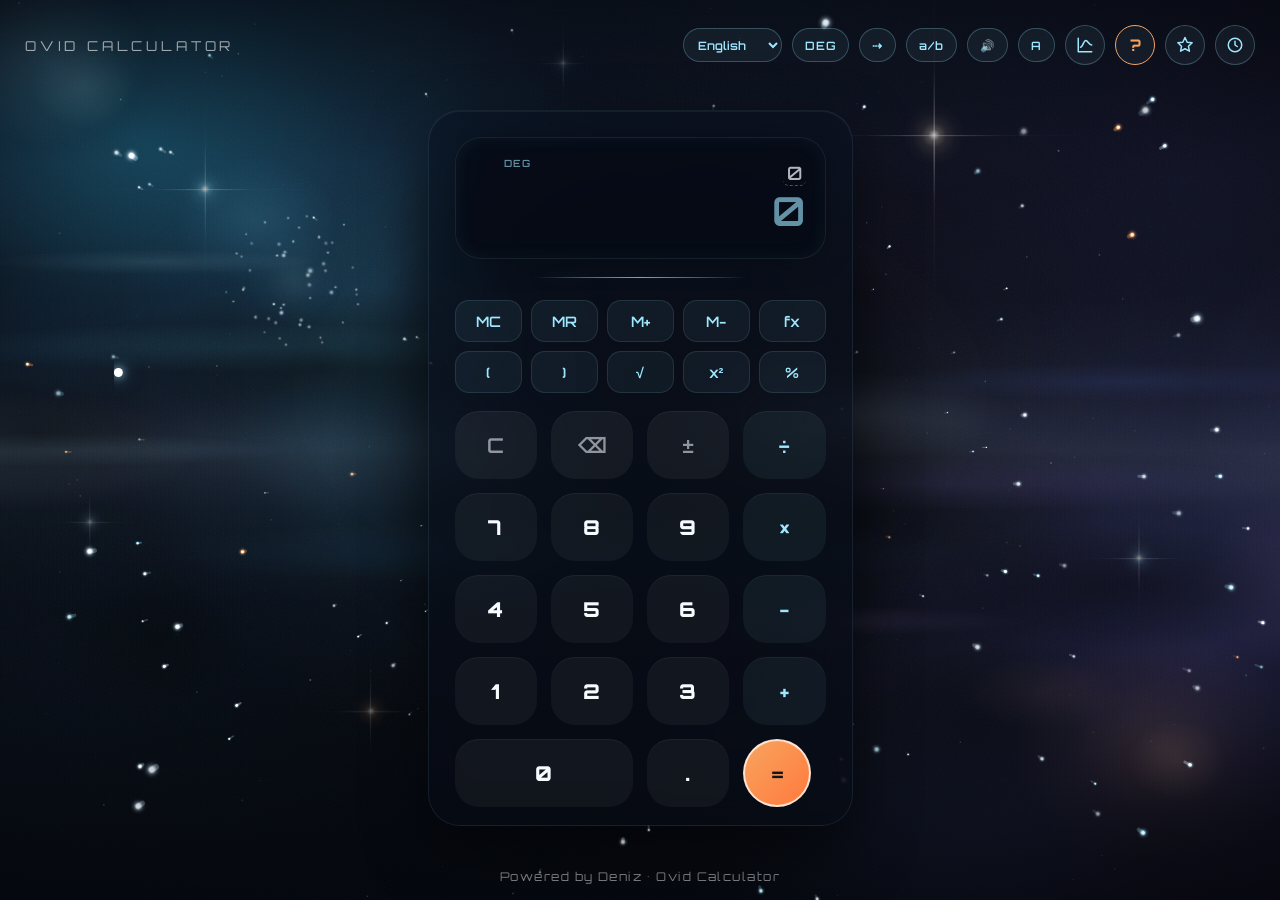
==== commit c912c719: "Make English the site language and add a six-language switcher The site was Turkish-only with string" ====
--- a/index.html
+++ b/index.html
@@ -1,11 +1,11 @@
 <!DOCTYPE html>
-<html lang="tr">
+<html lang="en">
 <head>
     <meta charset="UTF-8">
     <meta name="viewport" content="width=device-width, initial-scale=1.0">
-    <meta name="description" content="Ovid Calculator — uzay temalı bilimsel hesap makinesi. Anlık sonuç, birim çevirici, evrensel sabitler ve çevrimdışı destek.">
+    <meta name="description" data-i18n="app.description" content="Ovid Calculator — a space-themed scientific calculator with live results, unit-aware maths, exact fractions and offline support.">
     <meta name="theme-color" content="#05070d">
-    <title>Ovid Calculator</title>
+    <title data-i18n="app.pageTitle">Ovid Calculator</title>
     <link rel="manifest" href="manifest.json">
     <link rel="preconnect" href="https://fonts.googleapis.com">
     <link rel="preconnect" href="https://fonts.gstatic.com" crossorigin>
@@ -14,10 +14,10 @@
 </head>
 <body>
 
-<!-- ================= GÖKYÜZÜ =================
-     Videonun yerini alan çizilmiş gökyüzü. Bulutlar, toz şeritleri ve
-     kırınım çivili yıldızlar saf CSS; üstündeki canvas katmanı paralaks
-     hareketi ekliyor. 16 MB yerine birkaç KB. -->
+<!-- ================= SKY =================
+     The drawn sky that replaced the video. Nebula clouds, dust lanes and
+     diffraction-spiked stars are pure CSS; the canvas layer on top adds the
+     parallax motion. A few KB instead of 16 MB. -->
 <div class="sky" aria-hidden="true">
   <div class="base"></div>
   <div class="bleed anim"></div>
@@ -45,31 +45,32 @@
   <canvas id="flow-stars"></canvas>
 </div>
 
-<!-- Kabul edilen katkılar burada birer yıldıza dönüşür -->
+<!-- Accepted contributions each become a named star here -->
 <div class="star-map" id="star-map" aria-hidden="true"></div>
 
 <header class="app-header">
-    <h1 class="app-title">OVID CALCULATOR</h1>
+    <h1 class="app-title" data-i18n="app.title">OVID CALCULATOR</h1>
 
     <div class="header-tools">
-        <button id="angle-toggle" class="chip" type="button" title="Açı birimi (derece / radyan)">DEG</button>
-        <button id="step-toggle" class="chip" type="button" title="Warp modu: sonucu adım adım göster" aria-pressed="false">⇢</button>
-        <button id="fraction-toggle" class="chip" type="button" title="Kesir modu: sonuçları tam kesir olarak göster" aria-pressed="false" aria-label="Kesir modu">a/b</button>
-        <button id="sound-toggle" class="chip" type="button" title="Sesi aç/kapat" aria-pressed="true">🔊</button>
-        <button id="size-toggle" class="chip" type="button" title="Yazı ve tuş boyutu" aria-label="Yazı ve tuş boyutunu değiştir">A</button>
-        <a class="icon-btn" href="geometri.html" aria-label="Analitik geometri" title="Analitik geometri — grafik çiz">
+        <span id="lang-mount"></span>
+        <button id="angle-toggle" class="chip" type="button" title="Angle unit (degrees / radians)" data-i18n-title="chip.angle">DEG</button>
+        <button id="step-toggle" class="chip" type="button" title="Warp mode: reveal the result step by step" data-i18n-title="chip.step" aria-pressed="false">⇢</button>
+        <button id="fraction-toggle" class="chip" type="button" title="Fraction mode: show results as exact fractions" data-i18n-title="chip.fraction" aria-pressed="false" aria-label="Fraction mode" data-i18n-aria-label="chip.fractionLabel">a/b</button>
+        <button id="sound-toggle" class="chip" type="button" title="Sound on/off" data-i18n-title="chip.sound" aria-pressed="true">🔊</button>
+        <button id="size-toggle" class="chip" type="button" title="Text and key size" data-i18n-title="chip.size" aria-label="Change text and key size" data-i18n-aria-label="chip.sizeLabel">A</button>
+        <a class="icon-btn" href="geometri.html" aria-label="Analytic geometry" data-i18n-aria-label="chip.geometryLabel" title="Analytic geometry — plot graphs" data-i18n-title="chip.geometry">
             <svg viewBox="0 0 24 24" width="18" height="18" fill="none" stroke="currentColor" stroke-width="2" stroke-linecap="round" stroke-linejoin="round">
                 <path d="M3 21V3M3 21h18"></path>
                 <path d="M6 15c3 0 4-9 7-9s4 6 8 6"></path>
             </svg>
         </a>
-        <button id="help-open" class="icon-btn" type="button" aria-label="Yardım ve kısayollar" aria-expanded="false" title="Nasıl kullanılır?">?</button>
-        <button id="mission-open" class="icon-btn" type="button" aria-label="Görev Merkezi'ni aç" aria-expanded="false" title="Görev Merkezi — hata bildir, öneri gönder">
+        <button id="help-open" class="icon-btn" type="button" aria-label="Help and shortcuts" data-i18n-aria-label="chip.helpLabel" aria-expanded="false" title="How does this work?" data-i18n-title="chip.help">?</button>
+        <button id="mission-open" class="icon-btn" type="button" aria-label="Open Mission Control" data-i18n-aria-label="chip.missionLabel" aria-expanded="false" title="Mission Control — report a bug, send an idea" data-i18n-title="chip.mission">
             <svg viewBox="0 0 24 24" width="18" height="18" fill="none" stroke="currentColor" stroke-width="2" stroke-linecap="round" stroke-linejoin="round">
                 <path d="M12 2l2.9 6.3 6.6.8-4.9 4.6 1.3 6.5L12 17l-5.9 3.2 1.3-6.5L2.5 9.1l6.6-.8z"></path>
             </svg>
         </button>
-        <button id="panel-toggle" class="icon-btn" type="button" aria-label="Panelleri aç" aria-expanded="false" title="Geçmiş, sabitler ve çevirici">
+        <button id="panel-toggle" class="icon-btn" type="button" aria-label="Open panels" data-i18n-aria-label="chip.panelLabel" aria-expanded="false" title="History, constants and converter" data-i18n-title="chip.panel">
             <svg viewBox="0 0 24 24" width="18" height="18" fill="none" stroke="currentColor" stroke-width="2" stroke-linecap="round" stroke-linejoin="round">
                 <circle cx="12" cy="12" r="9"></circle>
                 <polyline points="12 7 12 12 15 14"></polyline>
@@ -85,21 +86,21 @@
     <!-- DISPLAY -->
     <div id="display">
         <div class="display-badges">
-            <span class="memory-indicator" id="memory-indicator" title="Bellekte değer var">M</span>
+            <span class="memory-indicator" id="memory-indicator" title="Value held in memory" data-i18n-title="key.memoryIndicator">M</span>
             <span class="angle-indicator" id="angle-indicator">DEG</span>
         </div>
         <div class="top" id="expr-line">0</div>
-        <div class="bottom copyable" id="result-line" title="Kopyalamak için tıkla">0</div>
+        <div class="bottom copyable" id="result-line" title="Click to copy" data-i18n-title="key.copyResult">0</div>
         <div class="sr-only" id="a11y-result" role="status" aria-live="polite"></div>
     </div>
 
-    <!-- "Ne olurdu?" — bir sayıyı kaydırıp sonucu canlı izle -->
+    <!-- "What if?" — drag a number and watch the result move live -->
     <div class="whatif" id="whatif" hidden>
         <div class="whatif-head">
             <span class="whatif-label" id="whatif-label">x</span>
-            <button id="whatif-close" class="text-btn" type="button" aria-label="Kaydırıcıyı kapat">✕</button>
-        </div>
-        <input id="whatif-range" type="range" aria-label="Değeri değiştir">
+            <button id="whatif-close" class="text-btn" type="button" aria-label="Close slider" data-i18n-aria-label="key.sliderClose">✕</button>
+        </div>
+        <input id="whatif-range" type="range" aria-label="Change the value" data-i18n-aria-label="key.sliderValue">
         <div class="whatif-bounds">
             <span id="whatif-min"></span>
             <span id="whatif-max"></span>
@@ -111,16 +112,16 @@
     <!-- SCIENTIFIC PAD (collapsible) -->
     <div class="sci-buttons">
         <div class="sci-row memory-row">
-            <button class="sci" id="mc" title="Belleği temizle" aria-label="Belleği temizle">MC</button>
-            <button class="sci" id="mr" title="Belleği getir" aria-label="Belleği getir">MR</button>
-            <button class="sci" id="mplus" title="Belleğe ekle" aria-label="Belleğe ekle">M+</button>
-            <button class="sci" id="mminus" title="Bellekten çıkar" aria-label="Bellekten çıkar">M-</button>
-            <button class="sci sci-expand" id="sci-toggle" type="button" aria-expanded="false" title="Bilimsel fonksiyonlar" aria-label="Bilimsel fonksiyonları aç">fx</button>
+            <button class="sci" id="mc" title="Clear memory" data-i18n-title="key.mc" aria-label="Clear memory" data-i18n-aria-label="key.mc">MC</button>
+            <button class="sci" id="mr" title="Recall memory" data-i18n-title="key.mr" aria-label="Recall memory" data-i18n-aria-label="key.mr">MR</button>
+            <button class="sci" id="mplus" title="Add to memory" data-i18n-title="key.mplus" aria-label="Add to memory" data-i18n-aria-label="key.mplus">M+</button>
+            <button class="sci" id="mminus" title="Subtract from memory" data-i18n-title="key.mminus" aria-label="Subtract from memory" data-i18n-aria-label="key.mminus">M-</button>
+            <button class="sci sci-expand" id="sci-toggle" type="button" aria-expanded="false" title="Scientific functions" data-i18n-title="key.fxTitle" aria-label="Open scientific functions" data-i18n-aria-label="key.fx">fx</button>
         </div>
 
         <div class="sci-advanced" id="sci-advanced" hidden>
             <div class="sci-row function-row">
-                <button class="sci" id="second" type="button" aria-pressed="false" title="İkincil fonksiyonlar">2nd</button>
+                <button class="sci" id="second" type="button" aria-pressed="false" title="Secondary functions" data-i18n-title="key.second">2nd</button>
                 <button class="sci fn" data-fn="sin" data-alt="asin">sin</button>
                 <button class="sci fn" data-fn="cos" data-alt="acos">cos</button>
                 <button class="sci fn" data-fn="tan" data-alt="atan">tan</button>
@@ -128,55 +129,55 @@
             </div>
             <div class="sci-row function-row">
                 <button class="sci fn" data-fn="log" data-alt="10^">log</button>
-                <button class="sci" id="power" title="Üs al" aria-label="Üs al">x^y</button>
-                <button class="sci" id="inverse" title="Çarpmaya göre ters" aria-label="Çarpmaya göre ters">1/x</button>
-                <button class="sci" id="factorial" title="Faktöriyel" aria-label="Faktöriyel">n!</button>
-                <button class="sci" id="mod" title="Kalan (mod)" aria-label="Kalan, mod">mod</button>
+                <button class="sci" id="power" title="Raise to a power" data-i18n-title="key.power" aria-label="Raise to a power" data-i18n-aria-label="key.power">x^y</button>
+                <button class="sci" id="inverse" title="Reciprocal" data-i18n-title="key.inverse" aria-label="Reciprocal" data-i18n-aria-label="key.inverse">1/x</button>
+                <button class="sci" id="factorial" title="Factorial" data-i18n-title="key.factorial" aria-label="Factorial" data-i18n-aria-label="key.factorial">n!</button>
+                <button class="sci" id="mod" title="Remainder (mod)" data-i18n-title="key.mod" aria-label="Remainder (mod)" data-i18n-aria-label="key.mod">mod</button>
             </div>
             <div class="sci-row function-row">
-                <button class="sci" id="const-pi" title="Pi sayısı" aria-label="Pi sayısı">π</button>
-                <button class="sci" id="const-e" title="Euler sayısı" aria-label="Euler sayısı">e</button>
-                <button class="sci" id="uncert" title="Hata payı ekle (ör. 5.2±0.1)" aria-label="Hata payı ekle">±σ</button>
-                <button class="sci" id="undo" title="Geri al (Ctrl+Z)" aria-label="Geri al">↶</button>
-                <button class="sci" id="redo" title="İleri al (Ctrl+Y)" aria-label="İleri al">↷</button>
+                <button class="sci" id="const-pi" title="Pi" data-i18n-title="key.pi" aria-label="Pi" data-i18n-aria-label="key.pi">π</button>
+                <button class="sci" id="const-e" title="Euler's number" data-i18n-title="key.e" aria-label="Euler's number" data-i18n-aria-label="key.e">e</button>
+                <button class="sci" id="uncert" title="Add an error bar (e.g. 5.2±0.1)" data-i18n-title="key.uncertTitle" aria-label="Add an error bar" data-i18n-aria-label="key.uncert">±σ</button>
+                <button class="sci" id="undo" title="Undo (Ctrl+Z)" data-i18n-title="key.undoTitle" aria-label="Undo" data-i18n-aria-label="key.undo">↶</button>
+                <button class="sci" id="redo" title="Redo (Ctrl+Y)" data-i18n-title="key.redoTitle" aria-label="Redo" data-i18n-aria-label="key.redo">↷</button>
             </div>
         </div>
 
         <div class="sci-row function-row">
-            <button class="sci" id="paren-open" aria-label="Parantez aç">(</button>
-            <button class="sci" id="paren-close" aria-label="Parantez kapat">)</button>
-            <button class="sci" id="sqrt" aria-label="Karekök">√</button>
-            <button class="sci" id="square" aria-label="Karesi">x²</button>
-            <button class="sci" id="percent" aria-label="Yüzde">%</button>
+            <button class="sci" id="paren-open" aria-label="Open bracket" data-i18n-aria-label="key.parenOpen">(</button>
+            <button class="sci" id="paren-close" aria-label="Close bracket" data-i18n-aria-label="key.parenClose">)</button>
+            <button class="sci" id="sqrt" aria-label="Square root" data-i18n-aria-label="key.sqrt">√</button>
+            <button class="sci" id="square" aria-label="Squared" data-i18n-aria-label="key.square">x²</button>
+            <button class="sci" id="percent" aria-label="Percent" data-i18n-aria-label="key.percent">%</button>
         </div>
     </div>
 
     <!-- BUTTONS -->
     <div class="buttons">
 
-        <button id="clear" aria-label="Tümünü temizle">C</button>
-        <button id="backspace" aria-label="Son karakteri sil">⌫</button>
-        <button id="plusminus" aria-label="İşaret değiştir">±</button>
-        <button id="divide" class="operator" aria-label="Bölme">÷</button>
+        <button id="clear" aria-label="Clear all" data-i18n-aria-label="key.clear">C</button>
+        <button id="backspace" aria-label="Delete last character" data-i18n-aria-label="key.backspace">⌫</button>
+        <button id="plusminus" aria-label="Change sign" data-i18n-aria-label="key.sign">±</button>
+        <button id="divide" class="operator" aria-label="Divide" data-i18n-aria-label="key.divide">÷</button>
 
         <button class="num">7</button>
         <button class="num">8</button>
         <button class="num">9</button>
-        <button id="times" class="operator" aria-label="Çarpma">×</button>
+        <button id="times" class="operator" aria-label="Multiply" data-i18n-aria-label="key.times">×</button>
 
         <button class="num">4</button>
         <button class="num">5</button>
         <button class="num">6</button>
-        <button id="minus" class="operator" aria-label="Çıkarma">−</button>
+        <button id="minus" class="operator" aria-label="Subtract" data-i18n-aria-label="key.minus">−</button>
 
         <button class="num">1</button>
         <button class="num">2</button>
         <button class="num">3</button>
-        <button id="plus" class="operator" aria-label="Toplama">+</button>
+        <button id="plus" class="operator" aria-label="Add" data-i18n-aria-label="key.plus">+</button>
 
         <button class="num zero">0</button>
-        <button class="num" aria-label="Ondalık ayırıcı">.</button>
-        <button id="equals" class="equal" aria-label="Eşittir, hesapla">=</button>
+        <button class="num" aria-label="Decimal separator" data-i18n-aria-label="key.decimal">.</button>
+        <button id="equals" class="equal" aria-label="Equals, calculate" data-i18n-aria-label="key.equals">=</button>
 
     </div>
 
@@ -184,93 +185,93 @@
 
 <aside class="side-panel" id="side-panel" aria-hidden="true">
     <div class="panel-tabs" role="tablist">
-        <button class="panel-tab active" data-tab="history" role="tab" aria-selected="true">Geçmiş</button>
-        <button class="panel-tab" data-tab="constants" role="tab" aria-selected="false">Sabitler</button>
-        <button class="panel-tab" data-tab="units" role="tab" aria-selected="false">Birimler</button>
-        <button class="panel-tab" data-tab="convert" role="tab" aria-selected="false">Çevirici</button>
-        <button class="panel-tab" data-tab="tools" role="tab" aria-selected="false">Araçlar</button>
+        <button class="panel-tab active" data-tab="history" role="tab" aria-selected="true" data-i18n="panel.history">History</button>
+        <button class="panel-tab" data-tab="constants" role="tab" aria-selected="false" data-i18n="panel.constants">Constants</button>
+        <button class="panel-tab" data-tab="units" role="tab" aria-selected="false" data-i18n="panel.units">Units</button>
+        <button class="panel-tab" data-tab="convert" role="tab" aria-selected="false" data-i18n="panel.convert">Converter</button>
+        <button class="panel-tab" data-tab="tools" role="tab" aria-selected="false" data-i18n="panel.tools">Tools</button>
     </div>
 
     <div class="panel-body">
         <section class="panel-pane active" id="pane-history" role="tabpanel">
             <div class="panel-head">
-                <span>Son işlemler</span>
-                <button id="history-clear" class="text-btn" type="button">Temizle</button>
+                <span data-i18n="panel.recent">Recent calculations</span>
+                <button id="history-clear" class="text-btn" type="button" data-i18n="panel.clear">Clear</button>
             </div>
             <ul id="history-list" class="history-list"></ul>
         </section>
 
         <section class="panel-pane" id="pane-constants" role="tabpanel">
-            <div class="panel-head"><span>Evrensel sabitler</span></div>
+            <div class="panel-head"><span data-i18n="panel.constantsHead">Universal constants</span></div>
             <ul id="constants-list" class="constants-list"></ul>
         </section>
 
         <section class="panel-pane" id="pane-units" role="tabpanel">
-            <div class="panel-head"><span>Birimli hesap</span></div>
-            <p class="panel-hint">Sayının ardına birim ekle: <code>5 km + 300 m</code> ya da <code>100 km / 2 h</code>. Sonuç birimi kendisi bulur.</p>
+            <div class="panel-head"><span data-i18n="panel.unitsHead">Unit-aware maths</span></div>
+            <p class="panel-hint" id="units-hint"></p>
             <div id="units-groups" class="units-groups"></div>
         </section>
 
         <section class="panel-pane" id="pane-convert" role="tabpanel">
-            <div class="panel-head"><span>Birim çevirici</span></div>
+            <div class="panel-head"><span data-i18n="panel.converterHead">Unit converter</span></div>
 
             <label class="field">
-                <span>Kategori</span>
+                <span data-i18n="panel.category">Category</span>
                 <select id="convert-category"></select>
             </label>
 
             <label class="field">
-                <span>Değer</span>
+                <span data-i18n="panel.value">Value</span>
                 <input id="convert-input" type="number" inputmode="decimal" value="1">
             </label>
 
             <div class="convert-row">
                 <label class="field">
-                    <span>Kaynak</span>
+                    <span data-i18n="panel.from">From</span>
                     <select id="convert-from"></select>
                 </label>
-                <button id="convert-swap" class="text-btn" type="button" title="Birimleri değiştir">⇅</button>
+                <button id="convert-swap" class="text-btn" type="button" title="Swap units" data-i18n-title="panel.swap">⇅</button>
                 <label class="field">
-                    <span>Hedef</span>
+                    <span data-i18n="panel.to">To</span>
                     <select id="convert-to"></select>
                 </label>
             </div>
 
             <output class="convert-result" id="convert-result">—</output>
-            <button id="convert-use" class="text-btn" type="button">Sonucu hesap makinesine aktar</button>
+            <button id="convert-use" class="text-btn" type="button" data-i18n="panel.sendToCalc">Send result to the calculator</button>
         </section>
 
         <section class="panel-pane" id="pane-tools" role="tabpanel">
 
             <details class="tool" open>
-                <summary>Sayı teorisi</summary>
+                <summary data-i18n="tools.numberTheory">Number theory</summary>
                 <label class="field">
-                    <span>Sayı</span>
+                    <span data-i18n="tools.number">Number</span>
                     <input id="nt-input" type="number" inputmode="numeric" value="360" min="1">
                 </label>
                 <div id="nt-result" class="tool-result"></div>
 
                 <label class="field">
-                    <span>İkinci sayı (OBEB / OKEK için)</span>
+                    <span data-i18n="tools.secondNumber">Second number (for GCD / LCM)</span>
                     <input id="nt-second" type="number" inputmode="numeric" value="48" min="1">
                 </label>
                 <div id="nt-pair" class="tool-result"></div>
             </details>
 
             <details class="tool">
-                <summary>Taban dönüşümü</summary>
+                <summary data-i18n="tools.base">Base conversion</summary>
                 <div class="convert-row">
                     <label class="field">
-                        <span>Değer</span>
+                        <span data-i18n="panel.value">Value</span>
                         <input id="base-input" type="text" inputmode="text" value="255" spellcheck="false">
                     </label>
                     <label class="field">
-                        <span>Giriş tabanı</span>
+                        <span data-i18n="tools.inputBase">Input base</span>
                         <select id="base-from">
-                            <option value="10">10 — onluk</option>
-                            <option value="2">2 — ikilik</option>
-                            <option value="8">8 — sekizlik</option>
-                            <option value="16">16 — onaltılık</option>
+                            <option value="10" data-i18n="tools.decimal">Decimal (10)</option>
+                            <option value="2" data-i18n="tools.binary">Binary (2)</option>
+                            <option value="8" data-i18n="tools.octal">Octal (8)</option>
+                            <option value="16" data-i18n="tools.hex">Hexadecimal (16)</option>
                         </select>
                     </label>
                 </div>
@@ -278,9 +279,9 @@
             </details>
 
             <details class="tool">
-                <summary>Liste istatistiği</summary>
+                <summary data-i18n="tools.stats">List statistics</summary>
                 <label class="field">
-                    <span>Sayılar (virgül, boşluk veya satırla ayır)</span>
+                    <span data-i18n="tools.statsInput">Numbers (separate with commas, spaces or line breaks)</span>
                     <textarea id="stat-input" rows="3" spellcheck="false">12, 7, 3, 9, 7, 15, 4</textarea>
                 </label>
                 <div id="stat-result" class="tool-result"></div>
@@ -294,7 +295,7 @@
 
 <footer class="calc-footer">
 
-    Powered by Deniz • Ovid Calculator
+    <span data-i18n="app.footer">Powered by Deniz • Ovid Calculator</span>
 
 </footer>
 
@@ -304,112 +305,106 @@
 <div class="mission-modal" id="help-modal" aria-hidden="true" role="dialog" aria-modal="true" aria-labelledby="help-heading">
     <div class="mission-box">
         <div class="mission-header">
-            <h2 id="help-heading">NASIL KULLANILIR?</h2>
-            <button id="help-close" class="icon-btn" type="button" aria-label="Kapat">✕</button>
+            <h2 id="help-heading" data-i18n="help.heading">HOW DOES THIS WORK?</h2>
+            <button id="help-close" class="icon-btn" type="button" aria-label="Close" data-i18n-aria-label="help.close">✕</button>
         </div>
 
         <p class="mission-intro">
-            Ovid sıradan bir hesap makinesi değil: hata payını, birimi ve kesin değeri
-            takip eder. Buradaki her şey isteğe bağlı — kullanmazsan normal hesap
-            makinesi gibi çalışır.
+            <span data-i18n="help.intro">Ovid is not an ordinary calculator: it tracks measurement error, units and exact values. All of it is optional — ignore it and it behaves like any other calculator.</span>
         </p>
 
         <div class="mission-body">
             <div class="help-list">
 
                 <section class="help-item">
-                    <h3><span class="help-key">±σ</span> Hata payı</h3>
-                    <p>Ölçümünün belirsizliğini de hesaba katar.</p>
+                    <h3><span class="help-key">±σ</span> <span data-i18n="help.uncertTitle">Error bars</span></h3>
+                    <p data-i18n="help.uncertBody">Carries the uncertainty of your measurement through the calculation.</p>
                     <code>5.2±0.1 × 3 = 15.6 ± 0.3</code>
                 </section>
 
                 <section class="help-item">
-                    <h3><span class="help-key">Birimler</span> Birimli hesap</h3>
-                    <p>Sayının ardına birim yaz; sonuç birimini kendisi bulur, uyumsuzları reddeder.</p>
+                    <h3><span class="help-key" data-i18n="panel.units">Units</span> <span data-i18n="help.unitsTitle">Unit-aware maths</span></h3>
+                    <p data-i18n="help.unitsBody">Put a unit after a number; the result finds its own unit and rejects mismatched ones.</p>
                     <code>5 km + 300 m = 5.3 km · 100 km / 2 h = 50 km/h</code>
                 </section>
 
                 <section class="help-item">
-                    <h3><span class="help-key">a/b</span> Kesir modu</h3>
-                    <p>Sonucu yuvarlamadan, tam değer olarak gösterir.</p>
+                    <h3><span class="help-key">a/b</span> <span data-i18n="help.fractionTitle">Fraction mode</span></h3>
+                    <p data-i18n="help.fractionBody">Shows the exact value instead of a rounded decimal.</p>
                     <code>1/3 + 1/6 = 1/2</code>
                 </section>
 
                 <section class="help-item">
-                    <h3><span class="help-key">⇢</span> Warp modu</h3>
-                    <p>Sonucu bir anda vermez, işlem sırasını adım adım gösterir.</p>
+                    <h3><span class="help-key">⇢</span> <span data-i18n="help.stepTitle">Warp mode</span></h3>
+                    <p data-i18n="help.stepBody">Instead of jumping to the answer, it walks through the order of operations.</p>
                     <code>2 + 3 × 4 → 2 + 12 → 14</code>
                 </section>
 
                 <section class="help-item">
-                    <h3><span class="help-key">Kaydırıcı</span> "Ne olurdu?"</h3>
-                    <p>Ekrandaki bir sayıya tıkla; kaydırıcıya dönüşsün, sonucu canlı izle.</p>
-                </section>
-
-                <section class="help-item">
-                    <h3><span class="help-key">fx</span> Bilimsel tuşlar</h3>
-                    <p>Trigonometri, logaritma, üs, faktöriyel, mod. <strong>2nd</strong> ters fonksiyonları açar.</p>
-                </section>
-
-                <section class="help-item">
-                    <h3><span class="help-key">Araçlar</span> Sayı araçları</h3>
-                    <p>Asal çarpanlar, OBEB/OKEK, taban dönüşümü (2/8/10/16), liste istatistiği.</p>
-                </section>
-
-                <section class="help-item">
-                    <h3><span class="help-key">📈</span> Analitik geometri</h3>
-                    <p>Üstteki grafik simgesi ayrı bir sayfa açar: fonksiyon, nokta ve çember çizersin. Aynı motoru kullanır.</p>
+                    <h3><span class="help-key">↔</span> <span data-i18n="help.sliderTitle">"What if?"</span></h3>
+                    <p data-i18n="help.sliderBody">Tap a number on the display; it becomes a slider and the result follows it live.</p>
+                </section>
+
+                <section class="help-item">
+                    <h3><span class="help-key">fx</span> <span data-i18n="help.fxTitle">Scientific keys</span></h3>
+                    <p data-i18n="help.fxBodyPlain">Trigonometry, logarithms, powers, factorial, mod. 2nd opens the inverse functions.</p>
+                </section>
+
+                <section class="help-item">
+                    <h3><span class="help-key" data-i18n="panel.tools">Tools</span> <span data-i18n="help.toolsTitle">Number tools</span></h3>
+                    <p data-i18n="help.toolsBody">Prime factors, GCD/LCM, base conversion (2/8/10/16), list statistics.</p>
+                </section>
+
+                <section class="help-item">
+                    <h3><span class="help-key">📈</span> <span data-i18n="help.geoTitle">Analytic geometry</span></h3>
+                    <p data-i18n="help.geoBody">The graph icon above opens a separate page for functions, points and circles. Same engine.</p>
                     <code>y = sin(x) · x² + y² = 9 · (2, 3)</code>
                 </section>
 
                 <section class="help-item">
-                    <h3><span class="help-key">A</span> Boyut</h3>
-                    <p>Tuşları ve yazıyı üç kademe büyütür.</p>
-                </section>
-
-                <h3 class="mission-subhead">Klavye kısayolları</h3>
+                    <h3><span class="help-key">A</span> <span data-i18n="help.sizeTitle">Size</span></h3>
+                    <p data-i18n="help.sizeBody">Scales the keys and text through three steps.</p>
+                </section>
+
+                <h3 class="mission-subhead" data-i18n="help.shortcuts">Keyboard shortcuts</h3>
                 <ul class="shortcut-list">
-                    <li><kbd>0-9</kbd> <span>rakamlar</span></li>
-                    <li><kbd>+ − * / ^</kbd> <span>işlemler</span></li>
-                    <li><kbd>( )</kbd> <span>parantez</span></li>
-                    <li><kbd>sin cos ln</kbd> <span>fonksiyon adı yazabilirsin</span></li>
-                    <li><kbd>km kg s</kbd> <span>birim yazabilirsin</span></li>
-                    <li><kbd>Enter</kbd> <span>hesapla</span></li>
-                    <li><kbd>Backspace</kbd> <span>son karakteri sil</span></li>
-                    <li><kbd>Delete</kbd> <span>tümünü temizle</span></li>
-                    <li><kbd>Esc</kbd> <span>paneli kapat / temizle</span></li>
-                    <li><kbd>Ctrl+Z</kbd> <span>geri al</span></li>
-                    <li><kbd>Ctrl+Y</kbd> <span>ileri al</span></li>
-                    <li><kbd>%</kbd> <span>yüzde (50+10% = 55)</span></li>
+                    <li><kbd>0-9</kbd> <span data-i18n="help.scDigits">digits</span></li>
+                    <li><kbd>+ − * / ^</kbd> <span data-i18n="help.scOps">operators</span></li>
+                    <li><kbd>( )</kbd> <span data-i18n="help.scParens">brackets</span></li>
+                    <li><kbd>sin cos ln</kbd> <span data-i18n="help.scFunctions">you can type function names</span></li>
+                    <li><kbd>km kg s</kbd> <span data-i18n="help.scUnits">you can type units</span></li>
+                    <li><kbd>Enter</kbd> <span data-i18n="help.scEnter">calculate</span></li>
+                    <li><kbd>Backspace</kbd> <span data-i18n="help.scBackspace">delete last character</span></li>
+                    <li><kbd>Delete</kbd> <span data-i18n="help.scDelete">clear everything</span></li>
+                    <li><kbd>Esc</kbd> <span data-i18n="help.scEscape">close panel / clear</span></li>
+                    <li><kbd>Ctrl+Z</kbd> <span data-i18n="help.scUndo">undo</span></li>
+                    <li><kbd>Ctrl+Y</kbd> <span data-i18n="help.scRedo">redo</span></li>
+                    <li><kbd>%</kbd> <span data-i18n="help.scPercent">percent (50+10% = 55)</span></li>
                 </ul>
 
-                <p class="mission-hint">
-                    Sonuca tıklayınca panoya kopyalanır. Uygulama çevrimdışı çalışır ve
-                    telefona kurulabilir.
-                </p>
+                <p class="mission-hint" data-i18n="help.footer">Click the result to copy it. The app works offline and can be installed on your phone.</p>
             </div>
         </div>
     </div>
 </div>
 
-<!-- ================= GÖREV MERKEZİ ================= -->
+<!-- ================= MISSION CONTROL ================= -->
 <div class="mission-modal" id="mission-modal" aria-hidden="true" role="dialog" aria-modal="true" aria-labelledby="mission-heading">
     <div class="mission-box">
 
         <div class="mission-header">
-            <h2 id="mission-heading">GÖREV MERKEZİ</h2>
-            <button id="mission-close" class="icon-btn" type="button" aria-label="Kapat">✕</button>
+            <h2 id="mission-heading" data-i18n="mission.heading">MISSION CONTROL</h2>
+            <button id="mission-close" class="icon-btn" type="button" aria-label="Close" data-i18n-aria-label="help.close">✕</button>
         </div>
 
         <p class="mission-intro">
-            Bir hata mı buldun, yoksa aklında bir fikir mi var? Gönder — mantıklı ve
-            faydalı bulduklarımızı siteye ekliyoruz, katkın Onur Panosu'na işleniyor.
+            <span data-i18n="mission.intro">Found a bug, or have an idea? Send it — anything we judge sensible and useful gets built, and your contribution goes on the Hall of Fame.</span>
         </p>
 
         <div class="mission-tabs" role="tablist">
-            <button class="mission-tab active" data-mtab="submit" role="tab" aria-selected="true">Katkı Yap</button>
-            <button class="mission-tab" data-mtab="record" role="tab" aria-selected="false">Sicilim</button>
-            <button class="mission-tab" data-mtab="hall" role="tab" aria-selected="false">Onur Panosu</button>
+            <button class="mission-tab active" data-mtab="submit" role="tab" aria-selected="true" data-i18n="mission.tabSubmit">Contribute</button>
+            <button class="mission-tab" data-mtab="record" role="tab" aria-selected="false" data-i18n="mission.tabRecord">My record</button>
+            <button class="mission-tab" data-mtab="hall" role="tab" aria-selected="false" data-i18n="mission.tabHall">Hall of Fame</button>
         </div>
 
         <div class="mission-body">
@@ -418,30 +413,30 @@
             <section class="mission-pane active" id="mission-submit" role="tabpanel">
                 <form id="mission-form" novalidate>
                     <label class="field">
-                        <span>Kullanıcı adın</span>
-                        <input id="mission-name" type="text" maxlength="20" placeholder="ör. yildizavcisi" autocomplete="nickname">
-                    </label>
-
-                    <label class="field">
-                        <span>Ne göndermek istiyorsun?</span>
+                        <span data-i18n="mission.username">Your username</span>
+                        <input id="mission-name" type="text" maxlength="20" placeholder="e.g. starhunter" data-i18n-placeholder="mission.usernamePlaceholder" autocomplete="nickname">
+                    </label>
+
+                    <label class="field">
+                        <span data-i18n="mission.type">What are you sending?</span>
                         <select id="mission-type">
-                            <option value="bug">🐞 Hata bildir — bir şey bozuk</option>
-                            <option value="idea">💡 Yeni özellik öner</option>
-                            <option value="improve">⚡ İyileştirme öner — daha iyi olabilir</option>
+                            <option value="bug" data-i18n="mission.typeBug">🐞 Report a bug — something is broken</option>
+                            <option value="idea" data-i18n="mission.typeIdea">💡 Propose a feature</option>
+                            <option value="improve" data-i18n="mission.typeImprove">⚡ Suggest an improvement — this could be better</option>
                         </select>
                     </label>
 
                     <label class="field">
-                        <span>Başlık</span>
-                        <input id="mission-title" type="text" maxlength="80" placeholder="Kısa ve net bir başlık">
-                    </label>
-
-                    <label class="field">
-                        <span>Ayrıntı</span>
-                        <textarea id="mission-detail" rows="4" maxlength="1200" placeholder="Hata ise: ne yaptın, ne bekliyordun, ne oldu? Öneri ise: ne işe yarayacak?"></textarea>
-                    </label>
-
-                    <button type="submit" class="mission-submit">Kaydet</button>
+                        <span data-i18n="mission.titleField">Title</span>
+                        <input id="mission-title" type="text" maxlength="80" placeholder="A short, clear title" data-i18n-placeholder="mission.titlePlaceholder">
+                    </label>
+
+                    <label class="field">
+                        <span data-i18n="mission.detail">Details</span>
+                        <textarea id="mission-detail" rows="4" maxlength="1200" placeholder="For a bug: what did you do, what did you expect, what happened? For an idea: what would it be good for?" data-i18n-placeholder="mission.detailPlaceholder"></textarea>
+                    </label>
+
+                    <button type="submit" class="mission-submit" data-i18n="mission.save">Save</button>
                 </form>
 
                 <div id="mission-feedback" class="mission-feedback" role="status" aria-live="polite"></div>
@@ -453,7 +448,7 @@
                     <div class="rank-head">
                         <span class="rank-icon" id="rank-icon">🌑</span>
                         <div>
-                            <div class="rank-title" id="rank-title">Çaylak</div>
+                            <div class="rank-title" id="rank-title">Rookie</div>
                             <div class="rank-xp" id="rank-xp">0 XP</div>
                         </div>
                     </div>
@@ -461,19 +456,16 @@
                     <div class="rank-next" id="rank-next"></div>
                 </div>
 
-                <h3 class="mission-subhead">Rozetler</h3>
+                <h3 class="mission-subhead" data-i18n="mission.badges">Badges</h3>
                 <ul class="badge-list" id="badge-list"></ul>
 
-                <h3 class="mission-subhead">Katkılarım</h3>
+                <h3 class="mission-subhead" data-i18n="mission.myContributions">My contributions</h3>
                 <ul class="entry-list" id="entry-list"></ul>
             </section>
 
             <!-- HALL OF FAME -->
             <section class="mission-pane" id="mission-hall" role="tabpanel">
-                <p class="mission-hint">
-                    Kabul edilen her katkı buraya işlenir. Gönderi <strong>10 XP</strong>,
-                    kabul edilen katkı <strong>100 XP</strong> — çünkü önemli olan sayı değil, işe yaraması.
-                </p>
+                <p class="mission-hint" id="hall-hint"></p>
                 <ul class="hall-list" id="hall-list"></ul>
                 <div class="hall-updated" id="hall-updated"></div>
             </section>
@@ -482,8 +474,9 @@
     </div>
 </div>
 
+<script src="engine.js"></script>
+<script src="i18n.js"></script>
 <script src="sky.js"></script>
-<script src="engine.js"></script>
 <script src="myJava.js"></script>
 <script src="community.js"></script>
 </body>
--- a/style.css
+++ b/style.css
@@ -2407,3 +2407,23 @@
     text-decoration: none;
     flex-shrink: 0;
 }
+
+/* language picker sits with the header chips */
+.lang-select {
+    height: clamp(28px, 6vw, 34px);
+    padding: 0 clamp(6px, 1.6vw, 10px);
+    border-radius: 999px;
+    border: 1px solid rgba(159, 231, 255, 0.25);
+    background: var(--sci-bg);
+    color: var(--operator-color);
+    font-family: inherit;
+    font-size: clamp(0.6rem, 1.8vw, 0.72rem);
+    font-weight: 600;
+    cursor: pointer;
+    flex-shrink: 0;
+}
+
+.lang-select:focus-visible {
+    outline: 2px solid var(--operator-color);
+    outline-offset: 2px;
+}
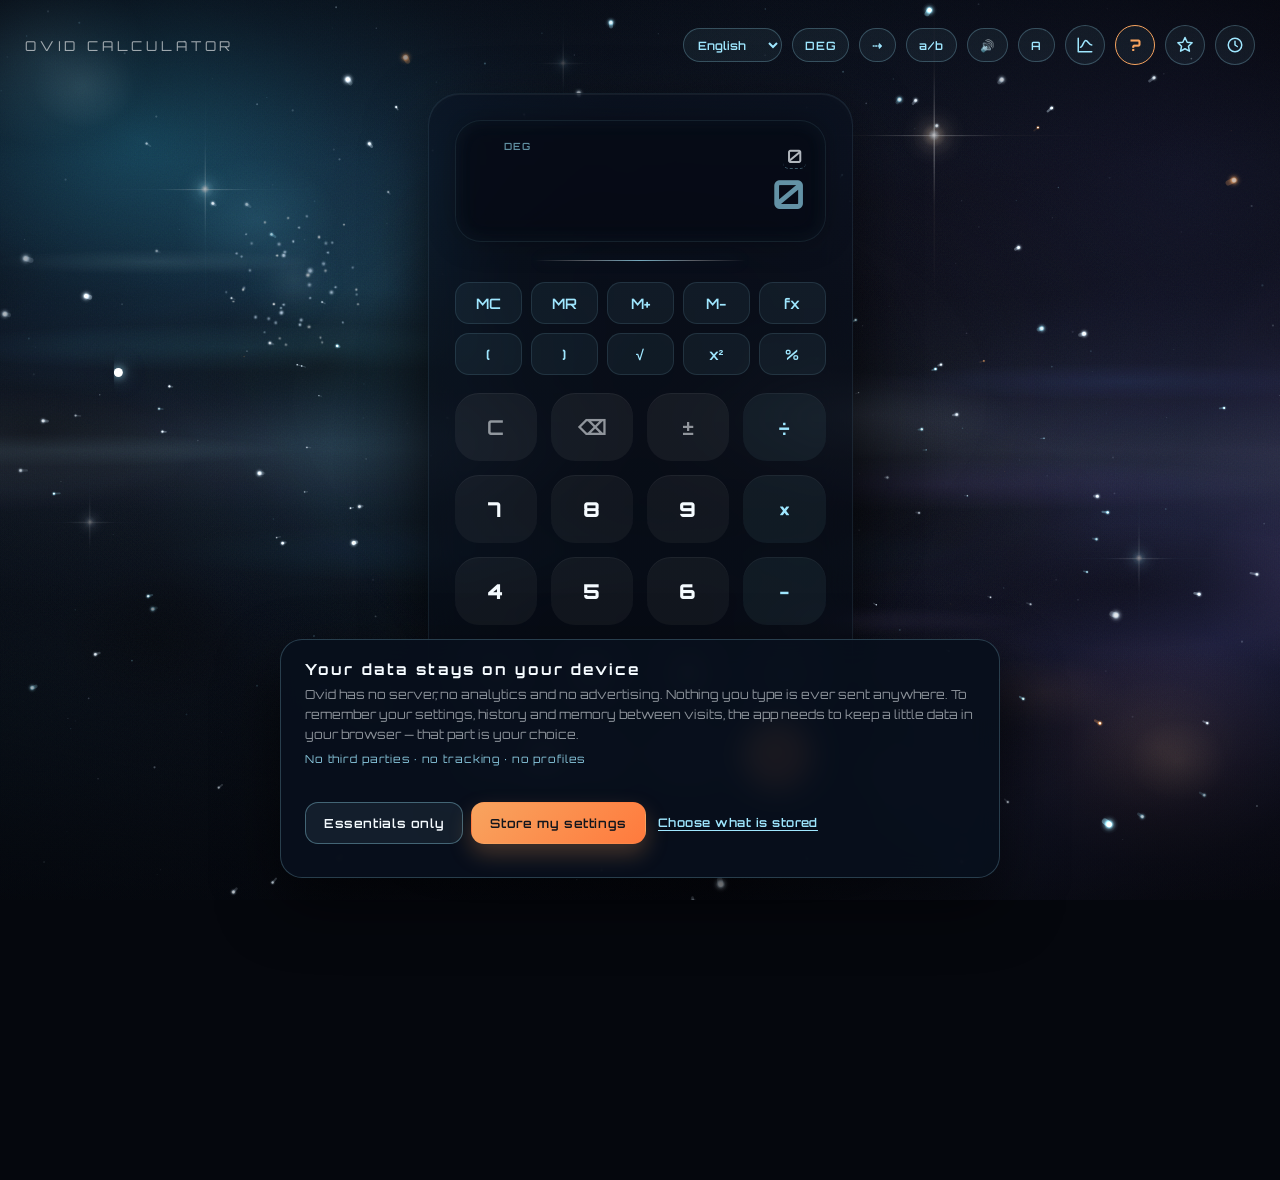
==== commit 9ba4f990: "Add a privacy layer: consent that actually gates storage, and self-host the font GeoGebra and most c" ====
--- a/index.html
+++ b/index.html
@@ -7,9 +7,6 @@
     <meta name="theme-color" content="#05070d">
     <title data-i18n="app.pageTitle">Ovid Calculator</title>
     <link rel="manifest" href="manifest.json">
-    <link rel="preconnect" href="https://fonts.googleapis.com">
-    <link rel="preconnect" href="https://fonts.gstatic.com" crossorigin>
-    <link href="https://fonts.googleapis.com/css2?family=Orbitron:wght@400;500;600;700;800;900&display=swap" rel="stylesheet">
     <link rel="stylesheet" href="style.css">
 </head>
 <body>
@@ -296,6 +293,8 @@
 <footer class="calc-footer">
 
     <span data-i18n="app.footer">Powered by Deniz • Ovid Calculator</span>
+    <span class="privacy-sep" aria-hidden="true">·</span>
+    <span class="privacy-mount"></span>
 
 </footer>
 
@@ -476,6 +475,7 @@
 
 <script src="engine.js"></script>
 <script src="i18n.js"></script>
+<script src="privacy.js"></script>
 <script src="sky.js"></script>
 <script src="myJava.js"></script>
 <script src="community.js"></script>
--- a/style.css
+++ b/style.css
@@ -1,3 +1,17 @@
+/* Orbitron is served from our own origin, not from Google's CDN. A remote font
+   request would send every visitor's IP address to a third party before they
+   have agreed to anything — the Munich court (LG München I, 3 O 17493/20)
+   treated exactly that as an unlawful transfer. Orbitron is licensed under the
+   SIL Open Font License 1.1, which permits hosting it ourselves; the licence
+   travels with the file in fonts/OFL.txt. One variable file covers 400–900. */
+@font-face {
+    font-family: 'Orbitron';
+    font-style: normal;
+    font-weight: 400 900;
+    font-display: swap;
+    src: url('fonts/orbitron-latin.woff2') format('woff2');
+}
+
 * {
     margin: 0;
     padding: 0;
@@ -2427,3 +2441,481 @@
     outline: 2px solid var(--operator-color);
     outline-offset: 2px;
 }
+
+/* =====================================================================
+   PRIVACY — consent banner, settings dialog and the notice page.
+
+   The banner is deliberately not a wall: it sits at the bottom, it does not
+   block the calculator, and the two choices carry identical visual weight so
+   declining is exactly as easy as agreeing.
+   ===================================================================== */
+
+.privacy-banner {
+    position: fixed;
+    left: 50%;
+    bottom: clamp(10px, 2.5vh, 24px);
+    z-index: 120;
+    width: min(720px, calc(100% - 24px));
+    display: flex;
+    flex-wrap: wrap;
+    align-items: center;
+    gap: clamp(10px, 2vw, 20px);
+    padding: clamp(14px, 2.4vw, 20px) clamp(16px, 2.6vw, 24px);
+    border-radius: clamp(16px, 2.4vw, 22px);
+    border: 1px solid rgba(159, 231, 255, 0.22);
+    background: rgba(8, 16, 28, 0.93);
+    backdrop-filter: blur(14px);
+    -webkit-backdrop-filter: blur(14px);
+    box-shadow: 0 26px 60px rgba(0, 0, 0, 0.55);
+    /* Never take more than a third of a short screen, or the keypad behind it
+       cannot be scrolled clear. The wording scrolls inside instead. */
+    max-height: 38vh;
+    max-height: 38dvh;
+    transform: translate(-50%, calc(100% + 40px));
+    opacity: 0;
+    transition: transform 0.42s cubic-bezier(0.22, 1, 0.36, 1), opacity 0.32s ease;
+}
+
+.privacy-banner.show {
+    transform: translate(-50%, 0);
+    opacity: 1;
+}
+
+/* The banner floats over the page, so on a phone it would sit on top of the
+   bottom key rows. While it is up the content is given exactly its height as
+   extra bottom room, which keeps every key reachable without the notice
+   having to become a modal wall. */
+body.privacy-banner-up {
+    padding-bottom: calc(var(--privacy-banner-h, 0px) + clamp(12px, 3vh, 24px));
+}
+
+body.privacy-banner-up .calc-footer {
+    visibility: hidden;
+}
+
+.privacy-banner-body {
+    flex: 1 1 300px;
+    min-width: 0;
+    min-height: 0;
+    overflow-y: auto;
+}
+
+/* The choices must never scroll out of reach, whatever the text does. */
+.privacy-banner-actions {
+    flex-shrink: 0;
+}
+
+.privacy-banner h2 {
+    font-size: clamp(0.82rem, 2.4vw, 0.95rem);
+    letter-spacing: 0.14em;
+    font-weight: 700;
+    color: var(--text-color);
+    margin-bottom: 6px;
+}
+
+.privacy-banner p {
+    font-size: clamp(0.7rem, 1.9vw, 0.78rem);
+    line-height: 1.6;
+    color: var(--muted-color);
+}
+
+.privacy-banner-note {
+    margin-top: 6px;
+    font-size: 0.68rem !important;
+    letter-spacing: 0.08em;
+    color: var(--operator-color) !important;
+    opacity: 0.85;
+}
+
+.privacy-banner-actions {
+    flex: 0 1 auto;
+    display: flex;
+    flex-wrap: wrap;
+    align-items: center;
+    gap: 8px;
+}
+
+/* Both buttons share one class, so "essentials only" can never end up quieter
+   than "accept" by accident — only the accent fill differs. */
+.privacy-btn {
+    height: 42px;
+    padding: 0 18px;
+    border-radius: 13px;
+    border: 1px solid rgba(159, 231, 255, 0.35);
+    background: rgba(159, 231, 255, 0.08);
+    color: var(--text-color);
+    font-family: inherit;
+    font-size: 0.78rem;
+    font-weight: 600;
+    letter-spacing: 0.05em;
+    cursor: pointer;
+    white-space: nowrap;
+    transition: background 0.2s ease, transform 0.2s ease, box-shadow 0.2s ease;
+}
+
+.privacy-btn:hover {
+    background: rgba(159, 231, 255, 0.16);
+    transform: translateY(-1px);
+}
+
+.privacy-btn-accept {
+    border-color: transparent;
+    background: linear-gradient(135deg, var(--accent-color), #ff7a3d);
+    color: #12151c;
+    box-shadow: 0 10px 22px rgba(248, 164, 95, 0.26);
+}
+
+.privacy-btn-accept:hover {
+    background: linear-gradient(135deg, #ffb682, #ff7a3d);
+    box-shadow: 0 14px 28px rgba(248, 164, 95, 0.38);
+}
+
+.privacy-link {
+    border: none;
+    background: none;
+    color: var(--operator-color);
+    font-family: inherit;
+    font-size: 0.74rem;
+    letter-spacing: 0.04em;
+    text-decoration: underline;
+    text-underline-offset: 3px;
+    cursor: pointer;
+    padding: 6px 4px;
+}
+
+.privacy-link:hover {
+    color: var(--text-color);
+}
+
+/* ---------- settings dialog ---------- */
+
+.privacy-box {
+    gap: 14px;
+    overflow-y: auto;
+}
+
+/* The box is a column flex container, so its children would otherwise be
+   squashed to fit rather than letting the box scroll — which flattened the
+   save button to zero height on shorter screens. */
+.privacy-box > * {
+    flex-shrink: 0;
+}
+
+.privacy-lead {
+    font-size: 0.78rem;
+    line-height: 1.6;
+    color: var(--muted-color);
+}
+
+.privacy-facts {
+    list-style: none;
+    display: grid;
+    gap: 6px;
+    padding: 12px 14px;
+    border-radius: 14px;
+    border: 1px solid rgba(159, 231, 255, 0.16);
+    background: rgba(159, 231, 255, 0.05);
+}
+
+.privacy-facts li {
+    position: relative;
+    padding-left: 20px;
+    font-size: 0.74rem;
+    line-height: 1.5;
+    color: var(--text-color);
+}
+
+.privacy-facts li::before {
+    content: "✓";
+    position: absolute;
+    left: 0;
+    color: var(--operator-color);
+    font-weight: 700;
+}
+
+.privacy-rows {
+    display: grid;
+    gap: 10px;
+}
+
+.privacy-row {
+    display: flex;
+    align-items: flex-start;
+    gap: 14px;
+    padding: 12px 14px;
+    border-radius: 14px;
+    border: 1px solid rgba(255, 255, 255, 0.08);
+    background: rgba(255, 255, 255, 0.035);
+}
+
+.privacy-row-text {
+    flex: 1;
+    min-width: 0;
+}
+
+.privacy-row h3 {
+    font-size: 0.8rem;
+    font-weight: 700;
+    letter-spacing: 0.06em;
+    color: var(--text-color);
+    margin-bottom: 4px;
+}
+
+.privacy-row p {
+    font-size: 0.72rem;
+    line-height: 1.5;
+    color: var(--muted-color);
+}
+
+.privacy-keys {
+    margin-top: 6px;
+    display: flex;
+    flex-wrap: wrap;
+    gap: 4px;
+}
+
+.privacy-keys code {
+    font-family: ui-monospace, "SFMono-Regular", Menlo, monospace;
+    font-size: 0.62rem;
+    padding: 2px 6px;
+    border-radius: 6px;
+    background: rgba(159, 231, 255, 0.1);
+    color: var(--operator-color);
+}
+
+.privacy-row-control {
+    flex-shrink: 0;
+    padding-top: 2px;
+}
+
+.privacy-always {
+    font-size: 0.66rem;
+    letter-spacing: 0.08em;
+    text-transform: uppercase;
+    color: var(--operator-color);
+    opacity: 0.8;
+}
+
+.privacy-switch {
+    position: relative;
+    display: block;
+    width: 46px;
+    height: 26px;
+    cursor: pointer;
+}
+
+.privacy-switch input {
+    position: absolute;
+    opacity: 0;
+    width: 100%;
+    height: 100%;
+    margin: 0;
+    cursor: pointer;
+}
+
+/* The track paints over the checkbox, so it must not swallow the click —
+   otherwise the toggle only responds to the few pixels the input peeks through. */
+.privacy-slider {
+    position: absolute;
+    inset: 0;
+    pointer-events: none;
+    border-radius: 999px;
+    border: 1px solid rgba(159, 231, 255, 0.3);
+    background: rgba(255, 255, 255, 0.06);
+    transition: background 0.2s ease, border-color 0.2s ease;
+}
+
+.privacy-slider::after {
+    content: "";
+    position: absolute;
+    top: 3px;
+    left: 3px;
+    width: 18px;
+    height: 18px;
+    border-radius: 50%;
+    background: var(--muted-color);
+    transition: transform 0.22s cubic-bezier(0.22, 1, 0.36, 1), background 0.2s ease;
+}
+
+.privacy-switch input:checked + .privacy-slider {
+    background: rgba(248, 164, 95, 0.28);
+    border-color: var(--accent-color);
+}
+
+.privacy-switch input:checked + .privacy-slider::after {
+    transform: translateX(20px);
+    background: var(--accent-color);
+}
+
+.privacy-switch input:focus-visible + .privacy-slider {
+    outline: 2px solid var(--operator-color);
+    outline-offset: 3px;
+}
+
+.privacy-footprint {
+    font-size: 0.72rem;
+    color: var(--muted-color);
+}
+
+.privacy-footprint strong {
+    color: var(--operator-color);
+}
+
+.privacy-actions {
+    display: flex;
+    flex-wrap: wrap;
+    gap: 14px;
+    align-items: center;
+}
+
+.privacy-danger {
+    color: #ff8a8a !important;
+}
+
+/* ---------- footer link ---------- */
+
+.privacy-mount {
+    display: inline-flex;
+    align-items: center;
+    gap: 8px;
+}
+
+.privacy-sep {
+    opacity: 0.4;
+}
+
+.privacy-reopen {
+    border: none;
+    background: none;
+    padding: 0;
+    font-family: inherit;
+    font-size: inherit;
+    letter-spacing: inherit;
+    color: inherit;
+    text-decoration: underline;
+    text-underline-offset: 3px;
+    cursor: pointer;
+}
+
+.privacy-mount a {
+    color: inherit;
+    text-decoration: underline;
+    text-underline-offset: 3px;
+}
+
+.privacy-reopen:hover,
+.privacy-mount a:hover {
+    color: var(--operator-color);
+}
+
+/* ---------- notice page ---------- */
+
+.privacy-page .privacy-doc {
+    width: min(760px, 100%);
+    margin: 0 auto;
+    padding: clamp(18px, 4vw, 34px);
+    border-radius: clamp(18px, 3vw, 26px);
+    border: 1px solid rgba(159, 231, 255, 0.18);
+    background: rgba(8, 16, 28, 0.82);
+    backdrop-filter: blur(14px);
+    -webkit-backdrop-filter: blur(14px);
+    box-shadow: 0 30px 70px rgba(0, 0, 0, 0.45);
+}
+
+.privacy-doc .privacy-updated {
+    font-size: 0.7rem;
+    letter-spacing: 0.1em;
+    color: var(--muted-color);
+    margin-bottom: 20px;
+}
+
+.privacy-doc section {
+    margin-bottom: 22px;
+}
+
+.privacy-doc h2 {
+    font-size: clamp(0.85rem, 2.4vw, 1rem);
+    letter-spacing: 0.14em;
+    font-weight: 700;
+    color: var(--operator-color);
+    margin-bottom: 8px;
+}
+
+.privacy-doc p {
+    font-size: 0.82rem;
+    line-height: 1.75;
+    color: rgba(245, 251, 255, 0.82);
+}
+
+.privacy-table-wrap {
+    overflow-x: auto;
+    margin-top: 12px;
+}
+
+.privacy-doc table {
+    width: 100%;
+    border-collapse: collapse;
+    font-size: 0.74rem;
+}
+
+.privacy-doc th,
+.privacy-doc td {
+    text-align: left;
+    padding: 10px 12px;
+    border-bottom: 1px solid rgba(255, 255, 255, 0.08);
+    vertical-align: top;
+}
+
+.privacy-doc th {
+    color: var(--operator-color);
+    font-weight: 700;
+    letter-spacing: 0.08em;
+    white-space: nowrap;
+}
+
+.privacy-doc td {
+    color: rgba(245, 251, 255, 0.78);
+    line-height: 1.55;
+}
+
+.privacy-doc td code {
+    display: inline-block;
+    margin: 2px 3px 2px 0;
+    font-family: ui-monospace, "SFMono-Regular", Menlo, monospace;
+    font-size: 0.66rem;
+    padding: 2px 6px;
+    border-radius: 6px;
+    background: rgba(159, 231, 255, 0.1);
+    color: var(--operator-color);
+}
+
+.privacy-page main {
+    padding: clamp(12px, 3vw, 28px);
+    overflow-y: auto;
+}
+
+@media (max-width: 560px) {
+    .privacy-banner {
+        gap: 12px;
+    }
+
+    .privacy-banner-actions {
+        width: 100%;
+    }
+
+    .privacy-btn {
+        flex: 1 1 140px;
+    }
+
+    /* A phone-sized banner carrying the full paragraph swallowed a third of
+       the screen. The first layer is trimmed to its essentials; the complete
+       wording is one tap away in "choose what is stored" and on the notice
+       page, which is the layered approach regulators expect. */
+    .privacy-banner-body > p:not(.privacy-banner-note) {
+        display: -webkit-box;
+        -webkit-line-clamp: 3;
+        line-clamp: 3;
+        -webkit-box-orient: vertical;
+        overflow: hidden;
+    }
+}
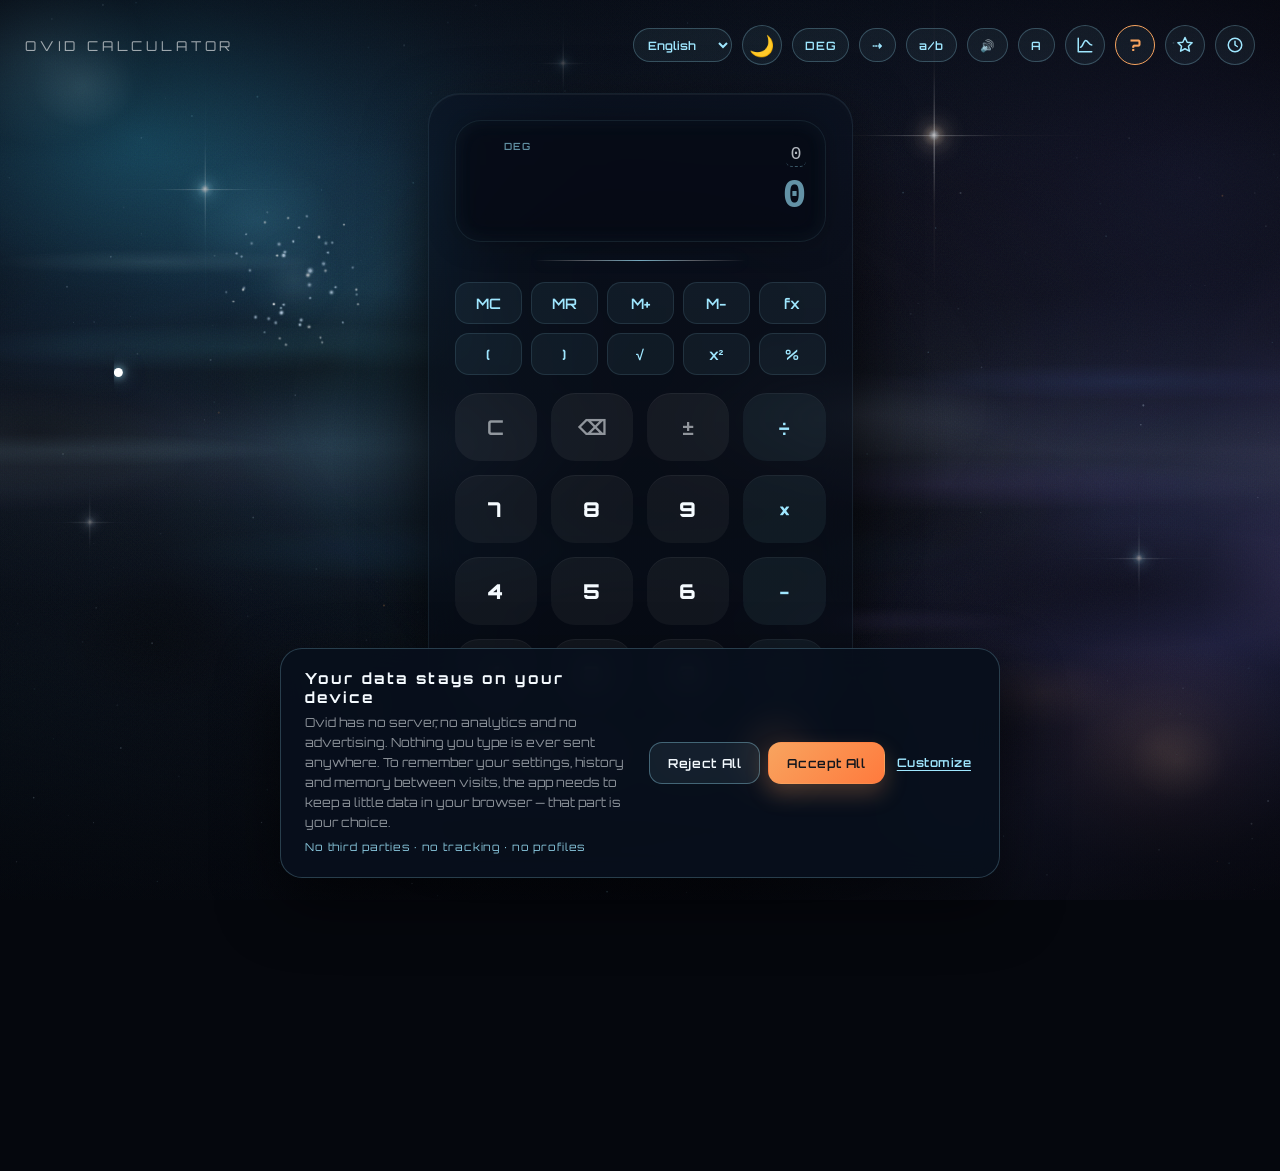
==== commit c0dee064: "Add a light/dark theme across all three pages; fix display font and the equals-key shift Light mode " ====
--- a/index.html
+++ b/index.html
@@ -50,6 +50,7 @@
 
     <div class="header-tools">
         <span id="lang-mount"></span>
+        <button id="theme-toggle" class="icon-btn" type="button" data-theme-toggle aria-label="Light / dark mode" data-i18n-aria-label="chip.theme" aria-pressed="false" title="Light / dark mode" data-i18n-title="chip.theme">🌙</button>
         <button id="angle-toggle" class="chip" type="button" title="Angle unit (degrees / radians)" data-i18n-title="chip.angle">DEG</button>
         <button id="step-toggle" class="chip" type="button" title="Warp mode: reveal the result step by step" data-i18n-title="chip.step" aria-pressed="false">⇢</button>
         <button id="fraction-toggle" class="chip" type="button" title="Fraction mode: show results as exact fractions" data-i18n-title="chip.fraction" aria-pressed="false" aria-label="Fraction mode" data-i18n-aria-label="chip.fractionLabel">a/b</button>
@@ -476,6 +477,7 @@
 <script src="engine.js"></script>
 <script src="i18n.js"></script>
 <script src="privacy.js"></script>
+<script src="theme.js"></script>
 <script src="sky.js"></script>
 <script src="myJava.js"></script>
 <script src="community.js"></script>
--- a/style.css
+++ b/style.css
@@ -32,6 +32,15 @@
     --border-glow: rgba(159, 231, 255, 0.22);
     --ground: #05070d;
 
+    /* RGB-channel tokens: the same neutral tint used throughout the UI at
+       many different opacities (highlights and solid glass panels).
+       Keeping the channel itself swappable means every one of those
+       declarations flips polarity for light mode without hunting down
+       each opacity value individually. */
+    --hi-rgb: 255, 255, 255;
+    --panel-rgb: 8, 16, 28;
+    --text-rgb: 245, 251, 255;
+
     /* fluid sizing tokens: scale with viewport instead of hard breakpoint cliffs */
     --gap-sm: clamp(5px, 1.2vh, 9px);
     --gap-md: clamp(7px, 1.9vw, 14px);
@@ -40,6 +49,36 @@
     --display-h: clamp(88px, 13.5vh, 150px);
 }
 
+/* Light mode — the instrument by daylight rather than a different instrument.
+   Every hue keeps its identity (the same cyan and amber run through the
+   whole site) but is re-weighted for AA contrast on a pale ground: text
+   16:1, the cyan and amber accents both re-tuned past 4.5:1 against
+   --ground rather than eyeballed. */
+:root[data-theme="light"] {
+    /* Dark mode's surfaces are a faint white tint over a near-black ground —
+       barely-there is enough to read as "lifted" against near-total black.
+       A pale ground has no such headroom: surfaces have to be genuinely
+       opaque white glass or a key reads as empty space, not a button. */
+    --display-bg: rgba(255, 255, 255, 0.78);
+    --panel-bg: rgba(255, 255, 255, 0.88);
+    --button-bg: rgba(255, 255, 255, 0.62);
+    --button-hover: rgba(255, 255, 255, 0.88);
+    --sci-bg: rgba(255, 255, 255, 0.5);
+    --sci-hover: rgba(255, 255, 255, 0.72);
+    --operator-color: #096a82;
+    --accent-color: #a8540d;
+    --text-color: #12161f;
+    --muted-color: rgba(18, 22, 31, 0.68);
+    --border-glow: rgba(9, 106, 130, 0.32);
+    --ground: #e7edf3;
+
+    --hi-rgb: 255, 255, 255;
+    --panel-rgb: 255, 255, 255;
+    --text-rgb: 18, 22, 31;
+
+    color-scheme: light;
+}
+
 html {
     height: 100%;
     color-scheme: dark;
@@ -54,7 +93,7 @@
     overflow-y: auto;
     position: relative;
     isolation: isolate;
-    background-color: #05070d;
+    background-color: var(--ground);
     font-family: 'Orbitron', 'Segoe UI', sans-serif;
     color: var(--text-color);
 }
@@ -426,6 +465,23 @@
     linear-gradient(180deg, rgba(4, 6, 12, .46) 0%, transparent 18%, transparent 72%, rgba(4, 6, 12, .60) 100%);
 }
 
+/* --- daylight veiling -----------------------------------------------------
+   Light mode is not a second nebula field painted stop-by-stop — it is the
+   same plate the way starlight actually behaves at dawn: brightened,
+   desaturated and thinned by atmosphere, with the moving stars faded almost
+   out. The composition underneath never changes. */
+:root[data-theme="light"] .sky {
+  filter: brightness(1.7) saturate(0.4) contrast(0.92);
+}
+:root[data-theme="light"] #skyflow {
+  opacity: 0.25;
+}
+:root[data-theme="light"] #skyflow::after {
+  background:
+    radial-gradient(ellipse 30% 40% at 50% 50%, rgba(238, 242, 246, 0.55), rgba(238, 242, 246, 0.20) 55%, rgba(238, 242, 246, 0) 80%),
+    radial-gradient(ellipse 130% 105% at 50% 50%, rgba(238, 242, 246, 0) 64%, rgba(238, 242, 246, 0.35) 100%);
+}
+
 /* ===========================================================================
    REDUCED MOTION — the sky holds its pose.
    =========================================================================== */
@@ -460,7 +516,7 @@
     font-weight: 400;
     font-size: clamp(0.65rem, 2.2vw, 0.85rem);
     letter-spacing: 0.28em;
-    color: rgba(255, 255, 255, 0.6);
+    color: rgba(var(--hi-rgb), 0.6);
     white-space: nowrap;
     flex-shrink: 0;
 }
@@ -468,6 +524,8 @@
 .header-tools {
     display: flex;
     align-items: center;
+    flex-wrap: wrap;
+    justify-content: flex-end;
     gap: clamp(6px, 1.6vw, 10px);
 }
 
@@ -568,14 +626,14 @@
     -webkit-backdrop-filter: blur(18px) saturate(115%);
     box-shadow:
         0 24px 60px rgba(0, 0, 0, 0.5),
-        inset 0 1px 0 rgba(255, 255, 255, 0.05);
+        inset 0 1px 0 rgba(var(--hi-rgb), 0.05);
 }
 
 .calculator:hover {
     transform: translateY(-3px);
     box-shadow:
         0 30px 70px rgba(0, 0, 0, 0.55),
-        inset 0 1px 0 rgba(255, 255, 255, 0.07);
+        inset 0 1px 0 rgba(var(--hi-rgb), 0.07);
 }
 
 /* ================= DISPLAY ================= */
@@ -638,7 +696,8 @@
     font-size: 0.62rem;
     font-weight: 600;
     letter-spacing: 0.14em;
-    color: rgba(159, 231, 255, 0.6);
+    color: var(--operator-color);
+    opacity: 0.6;
 }
 
 #display .top,
@@ -650,19 +709,43 @@
     white-space: nowrap;
 }
 
-/* now carries the live expression, so it stays plain and legible */
+/* Carries the live expression as a row of individually clickable number
+   chips (see .num-chip), so — unlike .bottom right below it — it overrides
+   the shared rule above to lay out as wrapping flow text rather than a
+   single ellipsis-truncated line. */
+/* Orbitron is a display face: striking for headings and short labels, but
+   its geometric, uniform-width digits are exactly what got hard to read at
+   a glance once real arithmetic was on screen. The numbers themselves use a
+   monospaced instrument-readout stack instead — the same family already
+   used for the analytic-geometry axis labels — with tabular figures so a
+   digit never changes width as the result updates. Orbitron stays
+   everywhere else, so the site keeps its identity. */
+#display .top,
+#display .bottom {
+    font-family: ui-monospace, 'SFMono-Regular', 'SF Mono', Menlo, Consolas,
+        'Roboto Mono', monospace;
+    font-variant-numeric: tabular-nums;
+}
+
 #display .top {
+    display: flex;
+    flex-wrap: wrap;
+    justify-content: flex-end;
+    align-items: baseline;
+    gap: 0;
+    white-space: normal;
+    overflow: visible;
     font-size: clamp(0.85rem, 2.6vw, 1.15rem);
     font-weight: 500;
-    letter-spacing: 0.04em;
-    color: rgba(245, 251, 255, 0.72);
+    letter-spacing: 0;
+    color: rgba(var(--text-rgb), 0.72);
     direction: ltr;
 }
 
 #display .bottom {
     font-size: clamp(1.5rem, 6vw, 2.5rem);
     font-weight: 700;
-    letter-spacing: 0.04em;
+    letter-spacing: 0;
     color: var(--text-color);
     transition: color 0.2s ease, opacity 0.2s ease;
 }
@@ -686,11 +769,11 @@
     margin: 0 auto clamp(12px, 2.4vh, 22px);
     background: linear-gradient(
         90deg,
-        rgba(255, 255, 255, 0),
-        rgba(255, 255, 255, 0.35),
+        rgba(var(--hi-rgb), 0),
+        rgba(var(--hi-rgb), 0.35),
         rgba(159, 231, 255, 0.75),
-        rgba(255, 255, 255, 0.35),
-        rgba(255, 255, 255, 0)
+        rgba(var(--hi-rgb), 0.35),
+        rgba(var(--hi-rgb), 0)
     );
     box-shadow: 0 0 18px rgba(159, 231, 255, 0.22);
 }
@@ -799,7 +882,7 @@
     background: linear-gradient(
         120deg,
         transparent,
-        rgba(255, 255, 255, 0.15),
+        rgba(var(--hi-rgb), 0.15),
         transparent
     );
     transition: 0.5s;
@@ -818,7 +901,7 @@
 
 button:active {
     transform: scale(0.92);
-    box-shadow: 0 0 10px rgba(255, 255, 255, 0.1);
+    box-shadow: 0 0 10px rgba(var(--hi-rgb), 0.1);
 }
 
 button:focus-visible {
@@ -828,13 +911,13 @@
 
 /* a hairline top edge reads as a moulded key rather than a flat rectangle */
 .buttons button {
-    box-shadow: inset 0 1px 0 rgba(255, 255, 255, 0.05);
+    box-shadow: inset 0 1px 0 rgba(var(--hi-rgb), 0.05);
 }
 
 .buttons button:hover {
     box-shadow:
         0 10px 20px rgba(0, 0, 0, 0.45),
-        inset 0 1px 0 rgba(255, 255, 255, 0.08);
+        inset 0 1px 0 rgba(var(--hi-rgb), 0.08);
 }
 
 /* NUMBERS */
@@ -853,7 +936,7 @@
 /* EQUAL */
 .equal {
     width: var(--btn-h);
-    border: 2px solid rgba(255, 255, 255, 0.75);
+    border: 2px solid rgba(var(--hi-rgb), 0.75);
     border-radius: 50%;
     background: linear-gradient(135deg, var(--accent-color), #ff7a3d);
     color: #12151c;
@@ -879,7 +962,7 @@
 #clear,
 #backspace,
 #plusminus {
-    background: rgba(255, 255, 255, 0.05);
+    background: rgba(var(--hi-rgb), 0.05);
 }
 
 /* ================= HISTORY PANEL ================= */
@@ -977,19 +1060,26 @@
     transform: translateY(-1px);
 }
 
+/* Five tabs (history, constants, units, converter, tools) no longer fit on a
+   phone as equal grid columns, so the strip scrolls horizontally instead of
+   squeezing the labels into unreadability. */
 .panel-tabs {
-    display: grid;
-    grid-template-columns: repeat(4, 1fr);
+    display: flex;
+    overflow-x: auto;
+    scrollbar-width: none;
     gap: 6px;
     padding: 4px;
     border-radius: 14px;
-    background: rgba(255, 255, 255, 0.04);
+    background: rgba(var(--hi-rgb), 0.04);
     flex-shrink: 0;
 }
+
+.panel-tabs::-webkit-scrollbar { display: none; }
 
 .panel-tab {
     height: 34px;
-    padding: 0 2px;
+    flex: 1 0 auto;
+    padding: 0 10px;
     border: none;
     border-radius: 10px;
     background: transparent;
@@ -998,6 +1088,7 @@
     font-size: 0.66rem;
     font-weight: 600;
     letter-spacing: 0.06em;
+    white-space: nowrap;
     cursor: pointer;
     transition: background 0.2s ease, color 0.2s ease;
 }
@@ -1056,7 +1147,7 @@
 .constant-item {
     padding: 10px 12px;
     border-radius: 12px;
-    background: rgba(255, 255, 255, 0.03);
+    background: rgba(var(--hi-rgb), 0.03);
     cursor: pointer;
     display: flex;
     flex-direction: column;
@@ -1121,7 +1212,7 @@
     padding: 0 10px;
     border-radius: 10px;
     border: 1px solid rgba(159, 231, 255, 0.18);
-    background: rgba(8, 16, 28, 0.75);
+    background: rgba(var(--panel-rgb), 0.75);
     color: var(--text-color);
     font-family: inherit;
     font-size: 0.85rem;
@@ -1192,7 +1283,7 @@
     gap: 2px;
     padding: 10px 12px;
     border-radius: 12px;
-    background: rgba(255, 255, 255, 0.03);
+    background: rgba(var(--hi-rgb), 0.03);
     cursor: pointer;
     transition: background 0.2s ease;
 }
@@ -1222,7 +1313,7 @@
     transform: translate(-50%, 10px);
     padding: 10px 18px;
     border-radius: 999px;
-    background: rgba(8, 16, 28, 0.85);
+    background: rgba(var(--panel-rgb), 0.85);
     border: 1px solid rgba(159, 231, 255, 0.25);
     color: var(--text-color);
     font-size: 0.8rem;
@@ -1246,15 +1337,10 @@
     text-align: center;
     font-size: clamp(0.58rem, 1.6vw, 0.75rem);
     letter-spacing: 0.12em;
-    color: rgba(255, 255, 255, 0.5);
+    color: rgba(var(--hi-rgb), 0.5);
 }
 
 /* ================= ANIMATIONS ================= */
-
-@keyframes pop {
-    0% { transform: scale(0.9); }
-    100% { transform: scale(1); }
-}
 
 @keyframes glowPulse {
     0% {
@@ -1280,8 +1366,8 @@
     width: 6px;
     height: 6px;
     border-radius: 50%;
-    background: #9fe7ff;
-    box-shadow: 0 0 10px #9fe7ff;
+    background: var(--operator-color);
+    box-shadow: 0 0 10px var(--operator-color);
     pointer-events: none;
     z-index: 9999;
 }
@@ -1305,9 +1391,14 @@
         padding-top: 74px;
         width: 100vw;
     }
-
-    /* seven controls plus the wordmark cannot share a line at this width,
-       so the header becomes two deliberate rows instead of a ragged wrap */
+}
+
+/* Nine controls plus the wordmark cannot share one line anywhere between a
+   large phone and tablet-portrait (iPad mini is 768px, iPad Air 820px), so
+   in that whole range the header becomes two deliberate rows — title above,
+   tools given the full width below — rather than however many ragged,
+   unevenly filled rows flex-wrap happens to produce. */
+@media (max-width: 900px) {
     .app-header {
         flex-direction: column;
         align-items: flex-start;
@@ -1319,11 +1410,15 @@
         font-size: 0.68rem;
     }
 
+    /* Right-clustered rather than space-between: the calculator's row is
+       full of controls and reads fine either way, but geometry (5 controls)
+       and privacy (3) would otherwise be stretched into isolated islands
+       with awkward gaps between them. flex-end keeps every page's tools
+       looking like one deliberate group regardless of how many it has. */
     .header-tools {
         width: 100%;
-        justify-content: space-between;
         flex-wrap: nowrap;
-        gap: 4px;
+        gap: clamp(4px, 1vw, 8px);
     }
 
     .chip {
@@ -1347,7 +1442,7 @@
 }
 
 /* =====================================================================
-   GÖREV MERKEZİ (Mission Control)
+   MISSION CONTROL
    ===================================================================== */
 
 .mission-modal {
@@ -1358,6 +1453,8 @@
     align-items: center;
     justify-content: center;
     padding: clamp(10px, 3vw, 28px);
+    /* the scrim behind a dialog stays dark in both themes — dimming the
+       page is the point, and a light-mode-tinted scrim would not dim it */
     background: rgba(2, 5, 10, 0.72);
     backdrop-filter: blur(6px);
     -webkit-backdrop-filter: blur(6px);
@@ -1381,7 +1478,7 @@
     padding: clamp(16px, 3vw, 24px);
     border-radius: clamp(18px, 3vw, 26px);
     border: 1px solid rgba(159, 231, 255, 0.2);
-    background: rgba(8, 16, 28, 0.92);
+    background: rgba(var(--panel-rgb), 0.92);
     box-shadow: 0 30px 70px rgba(0, 0, 0, 0.55);
     transform: translateY(12px) scale(0.98);
     transition: transform 0.25s ease;
@@ -1418,7 +1515,7 @@
     gap: 6px;
     padding: 4px;
     border-radius: 14px;
-    background: rgba(255, 255, 255, 0.04);
+    background: rgba(var(--hi-rgb), 0.04);
     flex-shrink: 0;
 }
 
@@ -1469,7 +1566,7 @@
     padding: 10px;
     border-radius: 10px;
     border: 1px solid rgba(159, 231, 255, 0.18);
-    background: rgba(8, 16, 28, 0.75);
+    background: rgba(var(--panel-rgb), 0.75);
     color: var(--text-color);
     font-family: inherit;
     font-size: 0.85rem;
@@ -1579,7 +1676,7 @@
 .rank-bar {
     height: 7px;
     border-radius: 999px;
-    background: rgba(255, 255, 255, 0.08);
+    background: rgba(var(--hi-rgb), 0.08);
     overflow: hidden;
 }
 
@@ -1611,7 +1708,7 @@
     gap: 8px;
     padding: 9px 10px;
     border-radius: 12px;
-    background: rgba(255, 255, 255, 0.03);
+    background: rgba(var(--hi-rgb), 0.03);
     border: 1px solid transparent;
     opacity: 0.45;
     transition: opacity 0.2s ease, border-color 0.2s ease;
@@ -1650,7 +1747,7 @@
 .entry {
     padding: 11px 12px;
     border-radius: 12px;
-    background: rgba(255, 255, 255, 0.03);
+    background: rgba(var(--hi-rgb), 0.03);
     display: flex;
     flex-direction: column;
     gap: 6px;
@@ -1676,7 +1773,7 @@
     padding: 3px 8px;
     border-radius: 999px;
     white-space: nowrap;
-    background: rgba(255, 255, 255, 0.07);
+    background: rgba(var(--hi-rgb), 0.07);
     color: var(--muted-color);
 }
 
@@ -1703,6 +1800,37 @@
 }
 
 .text-btn.danger { color: #ff8080; }
+
+/* This is the one click that actually delivers a report — everything
+   before it only saved a draft on this device. It needs to read as the
+   primary action, not a peer of the quiet "Delete" link beside it. */
+.entry-send {
+    padding: 6px 12px;
+    border-radius: 999px;
+    background: rgba(248, 164, 95, 0.14);
+    border: 1px solid rgba(248, 164, 95, 0.4);
+    color: var(--accent-color);
+    font-weight: 700;
+}
+
+.entry-send:hover {
+    background: rgba(248, 164, 95, 0.24);
+    text-decoration: none;
+}
+
+@keyframes entryArrive {
+    0% { box-shadow: 0 0 0 rgba(248, 164, 95, 0); background: rgba(248, 164, 95, 0.16); }
+    50% { box-shadow: 0 0 0 6px rgba(248, 164, 95, 0.12); }
+    100% { box-shadow: 0 0 0 rgba(248, 164, 95, 0); background: rgba(var(--hi-rgb), 0.03); }
+}
+
+.entry.arrived {
+    animation: entryArrive 1.4s ease;
+}
+
+@media (prefers-reduced-motion: reduce) {
+    .entry.arrived { animation: none; }
+}
 
 /* ---- hall of fame ---- */
 
@@ -1720,7 +1848,7 @@
     gap: 10px;
     padding: 11px 12px;
     border-radius: 12px;
-    background: rgba(255, 255, 255, 0.03);
+    background: rgba(var(--hi-rgb), 0.03);
     border: 1px solid transparent;
 }
 
@@ -1790,7 +1918,7 @@
 }
 
 /* =====================================================================
-   YILDIZ HARİTASI — kabul edilen katkılar gökyüzünde birer yıldız
+   STAR MAP — accepted contributions each become a star in the sky
    ===================================================================== */
 
 .star-map {
@@ -1830,7 +1958,7 @@
 .contrib-star .label {
     font-size: 0.66rem;
     letter-spacing: 0.1em;
-    color: rgba(245, 251, 255, 0.85);
+    color: rgba(var(--text-rgb), 0.85);
     white-space: nowrap;
     text-shadow: 0 0 10px rgba(0, 0, 0, 0.9);
     opacity: 0;
@@ -1851,7 +1979,7 @@
 .contrib-star:hover .core,
 .contrib-star:focus-visible .core {
     box-shadow:
-        0 0 14px rgba(255, 255, 255, 1),
+        0 0 14px rgba(var(--hi-rgb), 1),
         0 0 30px rgba(159, 231, 255, 0.8),
         0 0 60px rgba(248, 164, 95, 0.5);
 }
@@ -1871,16 +1999,17 @@
     .contrib-star .core { animation: none; }
 }
 
-/* dar ekranda hesap makinesi ortayı kaplar; yıldızlar üst şeride çekilir */
+/* on a narrow screen the calculator fills the centre; star labels shrink
+   so they stay legible in the strip that's left */
 @media (max-width: 860px) {
     .contrib-star .label { font-size: 0.6rem; }
 }
 
 /* =====================================================================
-   ERİŞİLEBİLİRLİK — "tuşlar ve yazılar çok küçük" şikâyetine cevap
+   ACCESSIBILITY — the answer to "the keys and text are too small"
    ===================================================================== */
 
-body.size-buyuk {
+body.size-large {
     --btn-h: clamp(52px, 9.6vh, 78px);
     --sci-h: clamp(36px, 5.8vh, 48px);
     --display-h: clamp(104px, 15vh, 172px);
@@ -1888,30 +2017,27 @@
 
 /* only the keypad scales — header controls are chrome, not content, and
    growing them pushed the header into horizontal overflow on phones */
-body.size-buyuk .buttons button { font-size: clamp(1.05rem, 3.8vw, 1.45rem); }
-
-body.size-buyuk .sci { font-size: clamp(0.8rem, 2.2vw, 1rem); }
-body.size-buyuk #display .top { font-size: clamp(0.98rem, 3vw, 1.3rem); }
-body.size-buyuk #display .bottom { font-size: clamp(1.75rem, 7vw, 2.9rem); }
-body.size-buyuk .app-title { font-size: clamp(0.75rem, 2.5vw, 0.95rem); }
-
-body.size-cokbuyuk {
+body.size-large .buttons button { font-size: clamp(1.05rem, 3.8vw, 1.45rem); }
+
+body.size-large .sci { font-size: clamp(0.8rem, 2.2vw, 1rem); }
+body.size-large #display .top { font-size: clamp(0.98rem, 3vw, 1.3rem); }
+body.size-large #display .bottom { font-size: clamp(1.75rem, 7vw, 2.9rem); }
+body.size-large .app-title { font-size: clamp(0.75rem, 2.5vw, 0.95rem); }
+
+body.size-xlarge {
     --btn-h: clamp(60px, 11vh, 88px);
     --sci-h: clamp(42px, 6.6vh, 54px);
     --display-h: clamp(118px, 17vh, 190px);
 }
 
-body.size-cokbuyuk .buttons button { font-size: clamp(1.2rem, 4.4vw, 1.65rem); }
-
-body.size-cokbuyuk .sci { font-size: clamp(0.92rem, 2.6vw, 1.12rem); }
-body.size-cokbuyuk #display .top { font-size: clamp(1.1rem, 3.4vw, 1.45rem); }
-body.size-cokbuyuk #display .bottom { font-size: clamp(2rem, 8vw, 3.2rem); }
-body.size-cokbuyuk .app-title { font-size: clamp(0.85rem, 2.8vw, 1.05rem); }
-
-/* safety net: never let the header cause a horizontal scrollbar */
-.header-tools { flex-wrap: wrap; justify-content: flex-end; }
-
-/* uzun sonuçlar kırpılmak yerine küçülür */
+body.size-xlarge .buttons button { font-size: clamp(1.2rem, 4.4vw, 1.65rem); }
+
+body.size-xlarge .sci { font-size: clamp(0.92rem, 2.6vw, 1.12rem); }
+body.size-xlarge #display .top { font-size: clamp(1.1rem, 3.4vw, 1.45rem); }
+body.size-xlarge #display .bottom { font-size: clamp(2rem, 8vw, 3.2rem); }
+body.size-xlarge .app-title { font-size: clamp(0.85rem, 2.8vw, 1.05rem); }
+
+/* long results shrink to fit rather than getting clipped */
 #display .bottom.shrink-1 { font-size: clamp(1.2rem, 4.6vw, 1.9rem); }
 #display .bottom.shrink-2 { font-size: clamp(1rem, 3.6vw, 1.5rem); }
 #display .bottom.shrink-3 {
@@ -1923,24 +2049,8 @@
 }
 
 /* =====================================================================
-   ARAÇLAR PANELİ
+   TOOLS PANEL
    ===================================================================== */
-
-/* five tabs no longer fit on a phone, so the strip scrolls instead of
-   squeezing the labels into unreadability */
-.panel-tabs {
-    display: flex;
-    overflow-x: auto;
-    scrollbar-width: none;
-}
-
-.panel-tabs::-webkit-scrollbar { display: none; }
-
-.panel-tab {
-    flex: 1 0 auto;
-    padding: 0 10px;
-    white-space: nowrap;
-}
 
 #pane-tools {
     overflow-y: auto;
@@ -1950,7 +2060,7 @@
 .tool {
     border: 1px solid rgba(159, 231, 255, 0.14);
     border-radius: 14px;
-    background: rgba(255, 255, 255, 0.03);
+    background: rgba(var(--hi-rgb), 0.03);
     padding: 10px 12px;
 }
 
@@ -1992,7 +2102,7 @@
     gap: 10px;
     padding: 5px 8px;
     border-radius: 8px;
-    background: rgba(255, 255, 255, 0.03);
+    background: rgba(var(--hi-rgb), 0.03);
 }
 
 .tool-key {
@@ -2010,19 +2120,8 @@
 }
 
 /* =====================================================================
-   "NE OLURDU?" KAYDIRICISI
+   "WHAT IF?" SLIDER
    ===================================================================== */
-
-/* the expression line is now made of chips, so it must lay out as flow text */
-#display .top {
-    display: flex;
-    flex-wrap: wrap;
-    justify-content: flex-end;
-    align-items: baseline;
-    gap: 0;
-    white-space: normal;
-    overflow: visible;
-}
 
 .num-chip {
     height: auto;
@@ -2054,6 +2153,18 @@
     border-bottom-color: var(--accent-color);
 }
 
+/* Committed result line: pressing "=" used to swap the expression from
+   chip markup (padding + a dashed underline) to bare text with neither,
+   which shrank the line's box just enough to nudge the number above it up
+   by a couple of pixels. Reusing .num-chip's box for the committed text —
+   just non-interactive, undashed — keeps that line's height identical
+   whether it holds live chips or a settled expression, so nothing shifts. */
+.num-chip.committed {
+    cursor: default;
+    pointer-events: none;
+    border-bottom-color: transparent;
+}
+
 .whatif {
     display: flex;
     flex-direction: column;
@@ -2094,7 +2205,7 @@
 }
 
 /* =====================================================================
-   YARDIM PANELİ
+   HELP PANEL
    ===================================================================== */
 
 #help-open {
@@ -2128,7 +2239,7 @@
 .help-item {
     padding: 11px 12px;
     border-radius: 12px;
-    background: rgba(255, 255, 255, 0.03);
+    background: rgba(var(--hi-rgb), 0.03);
     display: flex;
     flex-direction: column;
     gap: 5px;
@@ -2167,7 +2278,7 @@
     font-size: 0.72rem;
     padding: 6px 9px;
     border-radius: 8px;
-    background: rgba(8, 16, 28, 0.7);
+    background: rgba(var(--panel-rgb), 0.7);
     color: var(--operator-color);
     overflow-wrap: anywhere;
 }
@@ -2192,8 +2303,8 @@
     font-size: 0.66rem;
     padding: 3px 7px;
     border-radius: 6px;
-    background: rgba(255, 255, 255, 0.07);
-    border: 1px solid rgba(255, 255, 255, 0.14);
+    background: rgba(var(--hi-rgb), 0.07);
+    border: 1px solid rgba(var(--hi-rgb), 0.14);
     border-bottom-width: 2px;
     color: var(--text-color);
     white-space: nowrap;
@@ -2201,7 +2312,7 @@
 }
 
 /* =====================================================================
-   ANALİTİK GEOMETRİ SAYFASI
+   ANALYTIC GEOMETRY PAGE
    ===================================================================== */
 
 .geo-page .main-section { display: none; }
@@ -2222,11 +2333,11 @@
     min-height: 0;
     padding: clamp(12px, 1.6vw, 18px);
     border-radius: clamp(16px, 2vw, 22px);
-    border: 1px solid rgba(159, 231, 255, 0.10);
-    background: linear-gradient(180deg, rgba(10, 18, 32, 0.55), rgba(6, 11, 20, 0.66));
+    border: 1px solid var(--border-glow);
+    background: var(--panel-bg);
     backdrop-filter: blur(18px) saturate(115%);
     -webkit-backdrop-filter: blur(18px) saturate(115%);
-    box-shadow: 0 24px 60px rgba(0, 0, 0, 0.45);
+    box-shadow: 0 24px 60px rgba(2, 4, 8, 0.35);
     overflow-y: auto;
 }
 
@@ -2236,8 +2347,8 @@
     height: 42px;
     padding: 0 12px;
     border-radius: 12px;
-    border: 1px solid rgba(159, 231, 255, 0.2);
-    background: rgba(4, 9, 18, 0.8);
+    border: 1px solid var(--border-glow);
+    background: var(--display-bg);
     color: var(--text-color);
     font-family: inherit;
     font-size: 0.92rem;
@@ -2292,7 +2403,7 @@
     gap: 9px;
     padding: 9px 10px;
     border-radius: 11px;
-    background: rgba(255, 255, 255, 0.035);
+    background: rgba(var(--hi-rgb), 0.035);
     transition: background 0.2s ease, opacity 0.2s ease;
 }
 
@@ -2347,11 +2458,11 @@
     position: relative;
     min-height: 0;
     border-radius: clamp(16px, 2vw, 22px);
-    border: 1px solid rgba(159, 231, 255, 0.10);
-    background: rgba(4, 8, 16, 0.55);
+    border: 1px solid var(--border-glow);
+    background: var(--display-bg);
     backdrop-filter: blur(14px);
     -webkit-backdrop-filter: blur(14px);
-    box-shadow: 0 24px 60px rgba(0, 0, 0, 0.45);
+    box-shadow: 0 24px 60px rgba(2, 4, 8, 0.35);
     overflow: hidden;
 }
 
@@ -2375,8 +2486,8 @@
     position: absolute;
     padding: 5px 10px;
     border-radius: 8px;
-    background: rgba(4, 9, 18, 0.78);
-    border: 1px solid rgba(159, 231, 255, 0.14);
+    background: var(--panel-bg);
+    border: 1px solid var(--border-glow);
     font-size: 0.68rem;
     letter-spacing: 0.04em;
     color: var(--operator-color);
@@ -2463,7 +2574,7 @@
     padding: clamp(14px, 2.4vw, 20px) clamp(16px, 2.6vw, 24px);
     border-radius: clamp(16px, 2.4vw, 22px);
     border: 1px solid rgba(159, 231, 255, 0.22);
-    background: rgba(8, 16, 28, 0.93);
+    background: rgba(var(--panel-rgb), 0.93);
     backdrop-filter: blur(14px);
     -webkit-backdrop-filter: blur(14px);
     box-shadow: 0 26px 60px rgba(0, 0, 0, 0.55);
@@ -2500,11 +2611,6 @@
     overflow-y: auto;
 }
 
-/* The choices must never scroll out of reach, whatever the text does. */
-.privacy-banner-actions {
-    flex-shrink: 0;
-}
-
 .privacy-banner h2 {
     font-size: clamp(0.82rem, 2.4vw, 0.95rem);
     letter-spacing: 0.14em;
@@ -2519,16 +2625,20 @@
     color: var(--muted-color);
 }
 
-.privacy-banner-note {
+/* Specificity, not !important: ".privacy-banner p" is a class+element
+   selector, so a bare ".privacy-banner-note" class needs help to win. */
+.privacy-banner p.privacy-banner-note {
     margin-top: 6px;
-    font-size: 0.68rem !important;
+    font-size: 0.68rem;
     letter-spacing: 0.08em;
-    color: var(--operator-color) !important;
+    color: var(--operator-color);
     opacity: 0.85;
 }
 
+/* The choices must never scroll out of reach, whatever the wording does. */
 .privacy-banner-actions {
     flex: 0 1 auto;
+    flex-shrink: 0;
     display: flex;
     flex-wrap: wrap;
     align-items: center;
@@ -2644,8 +2754,8 @@
     gap: 14px;
     padding: 12px 14px;
     border-radius: 14px;
-    border: 1px solid rgba(255, 255, 255, 0.08);
-    background: rgba(255, 255, 255, 0.035);
+    border: 1px solid rgba(var(--hi-rgb), 0.08);
+    background: rgba(var(--hi-rgb), 0.035);
 }
 
 .privacy-row-text {
@@ -2721,7 +2831,7 @@
     pointer-events: none;
     border-radius: 999px;
     border: 1px solid rgba(159, 231, 255, 0.3);
-    background: rgba(255, 255, 255, 0.06);
+    background: rgba(var(--hi-rgb), 0.06);
     transition: background 0.2s ease, border-color 0.2s ease;
 }
 
@@ -2816,7 +2926,7 @@
     padding: clamp(18px, 4vw, 34px);
     border-radius: clamp(18px, 3vw, 26px);
     border: 1px solid rgba(159, 231, 255, 0.18);
-    background: rgba(8, 16, 28, 0.82);
+    background: rgba(var(--panel-rgb), 0.82);
     backdrop-filter: blur(14px);
     -webkit-backdrop-filter: blur(14px);
     box-shadow: 0 30px 70px rgba(0, 0, 0, 0.45);
@@ -2844,7 +2954,7 @@
 .privacy-doc p {
     font-size: 0.82rem;
     line-height: 1.75;
-    color: rgba(245, 251, 255, 0.82);
+    color: rgba(var(--text-rgb), 0.82);
 }
 
 .privacy-table-wrap {
@@ -2862,7 +2972,7 @@
 .privacy-doc td {
     text-align: left;
     padding: 10px 12px;
-    border-bottom: 1px solid rgba(255, 255, 255, 0.08);
+    border-bottom: 1px solid rgba(var(--hi-rgb), 0.08);
     vertical-align: top;
 }
 
@@ -2874,7 +2984,7 @@
 }
 
 .privacy-doc td {
-    color: rgba(245, 251, 255, 0.78);
+    color: rgba(var(--text-rgb), 0.78);
     line-height: 1.55;
 }
 
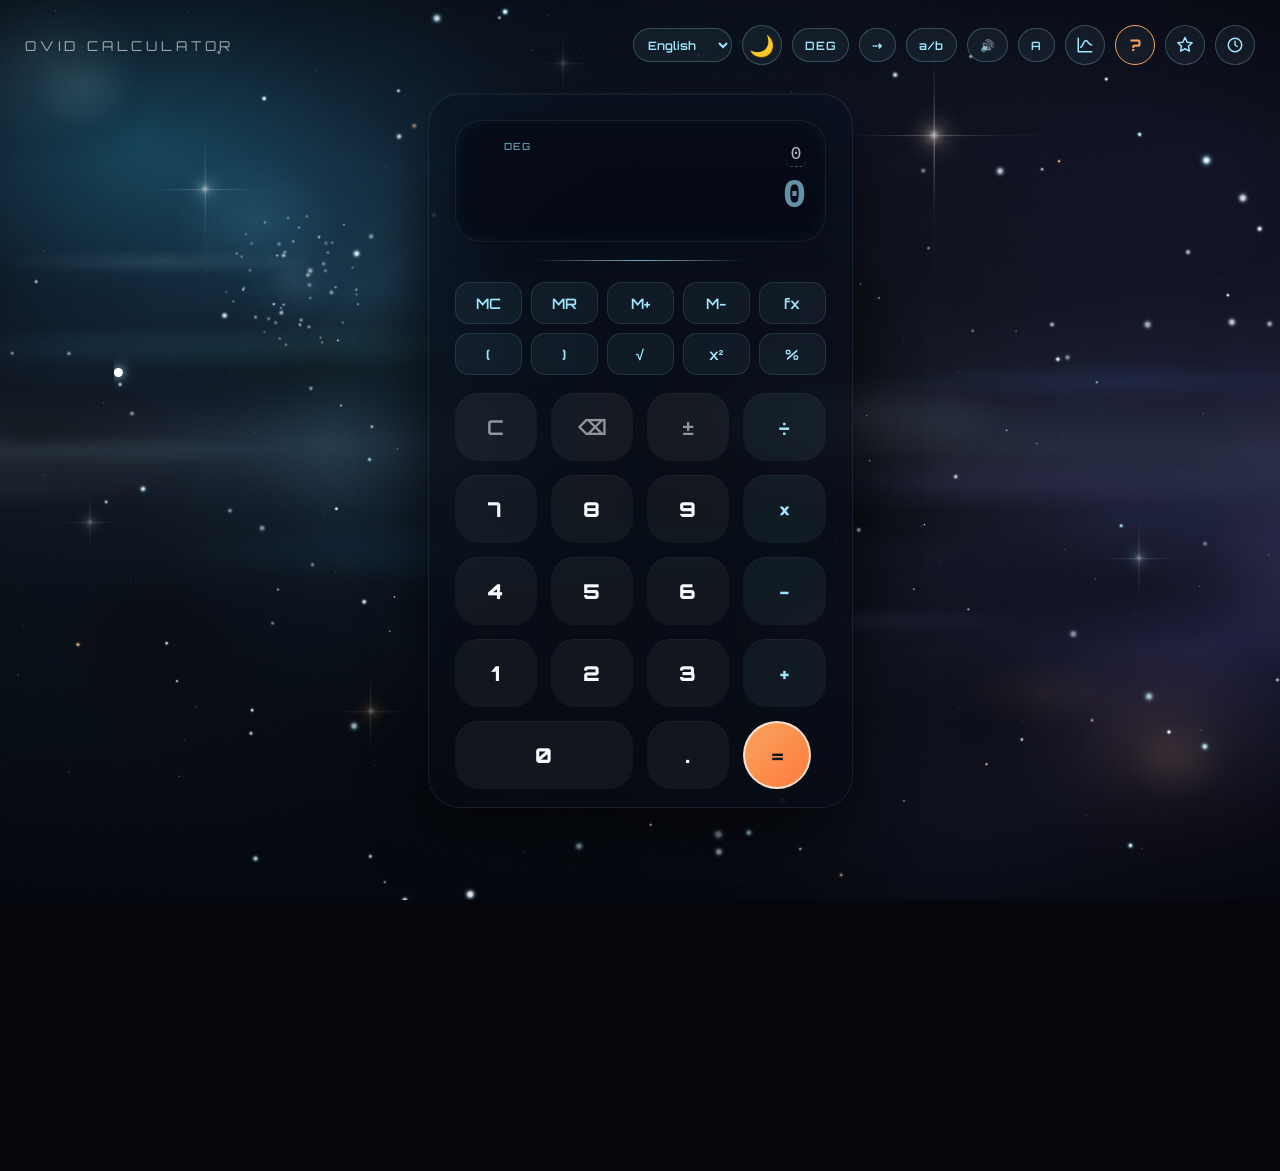
==== commit cc801151: "Harden the site end to end and rebuild the stylesheet's architecture SECURITY  Every page now ships " ====
--- a/index.html
+++ b/index.html
@@ -2,8 +2,20 @@
 <html lang="en">
 <head>
     <meta charset="UTF-8">
+    <!-- Every asset this site loads is served from its own origin — no CDN,
+         no font host, no analytics — so the policy can be the strictest one
+         CSP allows: deny everything, then re-allow 'self' per directive.
+         There is no 'unsafe-inline' anywhere because there is no inline
+         script or style in the markup to need it. base-uri blocks <base>
+         injection; form-action blocks form-based exfiltration (both forms
+         here are preventDefault-handled and never actually submit).
+         frame-ancestors is deliberately absent: it is ignored in a meta
+         policy, and GitHub Pages cannot send real headers — see SECURITY.md. -->
+    <meta http-equiv="Content-Security-Policy" content="default-src 'none'; script-src 'self'; style-src 'self'; img-src 'self' data:; font-src 'self'; connect-src 'self'; manifest-src 'self'; worker-src 'self'; base-uri 'none'; form-action 'none'">
+    <meta name="referrer" content="no-referrer">
     <meta name="viewport" content="width=device-width, initial-scale=1.0">
     <meta name="description" data-i18n="app.description" content="Ovid Calculator — a space-themed scientific calculator with live results, unit-aware maths, exact fractions and offline support.">
+    <!-- kept in step with the light/dark toggle by theme.js -->
     <meta name="theme-color" content="#05070d">
     <title data-i18n="app.pageTitle">Ovid Calculator</title>
     <link rel="manifest" href="manifest.json">
--- a/style.css
+++ b/style.css
@@ -1,3 +1,47 @@
+/* ===========================================================================
+   OVID CALCULATOR — STYLESHEET
+
+   Organised the way a Sass project would be, but without a Sass project:
+   this site is served as static files with no build step, so the structure
+   is carried by native CSS features that need no compiler.
+
+     Sass idea            what is used here instead
+     ------------------   --------------------------------------------------
+     partials + @use      @layer, declared once below. The declaration fixes
+                          the cascade order up front, so a rule's precedence
+                          comes from the layer it is in rather than from how
+                          specific its selector is or how far down the file
+                          it happens to sit.
+     $variables           custom properties in the TOKENS block.
+     rgba($brand, .2)     rgba(var(--brand-rgb), .2) — see TOKENS.
+     nesting              flat selectors, grouped under section banners. The
+                          layer already provides the scoping that nesting is
+                          usually reached for.
+
+   LAYER ORDER (later wins)
+
+     tokens        design decisions: colour channels, spacing, z-scale, themes
+     base          reset and document defaults
+     background    the drawn sky — self-contained, never touches the UI
+     components    the interface itself, grouped by feature under the section
+                   banners below (header, display, keypad, panels, modals,
+                   geometry, privacy), each carrying its own responsive and
+                   reduced-motion rules
+
+   Four layers, not the seven a greenfield Sass setup would open with,
+   because four is what this file's structure honestly supports: it is
+   organised by feature, and a component's media queries sit beside the
+   component they adjust rather than in a separate override sheet. Declaring
+   empty `layout` and `utilities` layers to look more orthodox would mean
+   moving working code for no benefit.
+
+   What the order buys: the sky can never out-specify the UI, a base default
+   can never beat a component, and precedence becomes a property of where a
+   rule lives rather than a race between selector weights.
+   =========================================================================== */
+
+@layer tokens, base, background, components;
+
 /* Orbitron is served from our own origin, not from Google's CDN. A remote font
    request would send every visitor's IP address to a third party before they
    have agreed to anything — the Munich court (LG München I, 3 O 17493/20)
@@ -12,34 +56,69 @@
     src: url('fonts/orbitron-latin.woff2') format('woff2');
 }
 
+@layer base {
 * {
     margin: 0;
     padding: 0;
     box-sizing: border-box;
 }
-
+}   /* @layer base */
+
+/* ---------------------------------------------------------------------------
+   TOKENS
+
+   The layer order above is this file's architecture; this block is its single
+   source of truth for value. Two kinds of token live here, and the split is
+   the important part:
+
+     *-rgb    bare channel triplets, meant to be wrapped: rgba(var(--x), .2).
+              This is the native equivalent of SCSS's rgba($brand, .2) — one
+              definition, every opacity derived from it. It exists because
+              87 declarations across this file had the accent hues written
+              out as literals, which meant they stayed frozen at the dark
+              palette when the light theme swapped everything around them.
+     --name   finished, ready-to-use values composed from those channels.
+
+   A theme therefore only ever redefines this block. Nothing below it needs
+   to know a theme exists.
+   --------------------------------------------------------------------------- */
+
+@layer tokens {
 :root {
+    /* brand channels */
+    --operator-rgb: 159, 231, 255;   /* instrument cyan */
+    --accent-rgb: 248, 164, 95;      /* ember amber    */
+    /* Danger had been four slightly different hardcoded pinks. They read
+       well on a near-black panel (8.4:1) and failed badly once the light
+       theme put them on white (2.3:1) — on the label of "Erase everything",
+       of all things. One token, re-weighted per theme. */
+    --danger-rgb: 255, 138, 138;
+
+    /* surface + text channels */
+    --hi-rgb: 255, 255, 255;         /* highlight tint on raised surfaces */
+    --panel-rgb: 8, 16, 28;          /* solid glass panels               */
+    --text-rgb: 245, 251, 255;
+
+    /* composed roles */
+    --operator-color: rgb(var(--operator-rgb));
+    --accent-color: rgb(var(--accent-rgb));
+    --text-color: #f5fbff;
+    --muted-color: rgba(var(--text-rgb), 0.55);
+    --ground: #05070d;
+
     --display-bg: rgba(4, 9, 18, 0.55);
-    --panel-bg: rgba(8, 16, 28, 0.55);
-    --button-bg: rgba(255, 255, 255, 0.045);
-    --button-hover: rgba(255, 255, 255, 0.11);
-    --sci-bg: rgba(159, 231, 255, 0.06);
-    --sci-hover: rgba(159, 231, 255, 0.14);
-    --operator-color: #9fe7ff;
-    --accent-color: #f8a45f;
-    --text-color: #f5fbff;
-    --muted-color: rgba(245, 251, 255, 0.55);
-    --border-glow: rgba(159, 231, 255, 0.22);
-    --ground: #05070d;
-
-    /* RGB-channel tokens: the same neutral tint used throughout the UI at
-       many different opacities (highlights and solid glass panels).
-       Keeping the channel itself swappable means every one of those
-       declarations flips polarity for light mode without hunting down
-       each opacity value individually. */
-    --hi-rgb: 255, 255, 255;
-    --panel-rgb: 8, 16, 28;
-    --text-rgb: 245, 251, 255;
+    --panel-bg: rgba(var(--panel-rgb), 0.55);
+    --button-bg: rgba(var(--hi-rgb), 0.045);
+    --button-hover: rgba(var(--hi-rgb), 0.11);
+    --sci-bg: rgba(var(--operator-rgb), 0.06);
+    --sci-hover: rgba(var(--operator-rgb), 0.14);
+    --border-glow: rgba(var(--operator-rgb), 0.22);
+    /* Operator keys are tinted with the brand hue instead of the neutral
+       key fill. The tint has to be a token rather than a fixed alpha: 6%
+       cyan is a clear lift off near-black, but 6% of anything over a pale
+       ground is nothing at all, and the operator column lost its key faces
+       entirely in light mode while the number keys kept theirs. */
+    --operator-key-bg: rgba(var(--operator-rgb), 0.06);
 
     /* fluid sizing tokens: scale with viewport instead of hard breakpoint cliffs */
     --gap-sm: clamp(5px, 1.2vh, 9px);
@@ -47,6 +126,22 @@
     --btn-h: clamp(44px, 8.4vh, 68px);
     --sci-h: clamp(30px, 5vh, 42px);
     --display-h: clamp(88px, 13.5vh, 150px);
+
+    /* Stacking scale. Every z-index in this file comes from here, so the
+       order of the whole interface can be read in one place instead of
+       being inferred from magic numbers scattered across 3000 lines — the
+       particle effect had drifted to 9999, and the toast sat at 70, which
+       put it *behind* the modals and the consent banner that most often
+       trigger it. Both are placed by role here instead. */
+    --z-sky: -4;
+    --z-skyflow: -3;
+    --z-stars: -1;
+    --z-panel: 60;
+    --z-header: 65;
+    --z-modal: 100;
+    --z-banner: 120;
+    --z-toast: 200;      /* must clear modals and the banner */
+    --z-particle: 300;   /* transient click sparkle, above everything */
 }
 
 /* Light mode — the instrument by daylight rather than a different instrument.
@@ -55,30 +150,42 @@
    16:1, the cyan and amber accents both re-tuned past 4.5:1 against
    --ground rather than eyeballed. */
 :root[data-theme="light"] {
+    /* Redefining the channels is what carries the theme into every
+       rgba(var(--…), α) below — borders, glows and tints included, which
+       is the part that used to stay stuck on the dark palette. */
+    --operator-rgb: 9, 106, 130;     /* same cyan, darkened to 5.5:1 on --ground */
+    --accent-rgb: 168, 84, 13;       /* same amber, darkened to 4.7:1 on --ground */
+    --danger-rgb: 179, 38, 30;       /* 6.5:1 on a white panel */
+    --hi-rgb: 255, 255, 255;
+    --panel-rgb: 255, 255, 255;
+    --text-rgb: 18, 22, 31;
+
+    --text-color: #12161f;
+    --muted-color: rgba(var(--text-rgb), 0.68);
+    --ground: #e7edf3;
+
     /* Dark mode's surfaces are a faint white tint over a near-black ground —
        barely-there is enough to read as "lifted" against near-total black.
        A pale ground has no such headroom: surfaces have to be genuinely
        opaque white glass or a key reads as empty space, not a button. */
-    --display-bg: rgba(255, 255, 255, 0.78);
-    --panel-bg: rgba(255, 255, 255, 0.88);
-    --button-bg: rgba(255, 255, 255, 0.62);
-    --button-hover: rgba(255, 255, 255, 0.88);
-    --sci-bg: rgba(255, 255, 255, 0.5);
-    --sci-hover: rgba(255, 255, 255, 0.72);
-    --operator-color: #096a82;
-    --accent-color: #a8540d;
-    --text-color: #12161f;
-    --muted-color: rgba(18, 22, 31, 0.68);
-    --border-glow: rgba(9, 106, 130, 0.32);
-    --ground: #e7edf3;
-
-    --hi-rgb: 255, 255, 255;
-    --panel-rgb: 255, 255, 255;
-    --text-rgb: 18, 22, 31;
+    --display-bg: rgba(var(--hi-rgb), 0.78);
+    --panel-bg: rgba(var(--hi-rgb), 0.88);
+    --button-bg: rgba(var(--hi-rgb), 0.62);
+    --button-hover: rgba(var(--hi-rgb), 0.88);
+    --sci-bg: rgba(var(--hi-rgb), 0.5);
+    --sci-hover: rgba(var(--hi-rgb), 0.72);
+    --border-glow: rgba(var(--operator-rgb), 0.32);
+    /* white key face first, brand tint on top of it, so the operator column
+       still reads as keys and is still distinguishable from the numbers */
+    --operator-key-bg:
+        linear-gradient(rgba(var(--operator-rgb), 0.1), rgba(var(--operator-rgb), 0.1)),
+        rgba(var(--hi-rgb), 0.62);
 
     color-scheme: light;
 }
-
+}   /* @layer tokens */
+
+@layer base {
 html {
     height: 100%;
     color-scheme: dark;
@@ -97,7 +204,9 @@
     font-family: 'Orbitron', 'Segoe UI', sans-serif;
     color: var(--text-color);
 }
-
+}   /* @layer base */
+
+@layer background {
 /* ================= BACKGROUND =================
    The sky is drawn, not downloaded. Layer order behind the UI:
      -4  .sky      pure-CSS deep field (nebulae, dust, cluster, hero stars)
@@ -108,7 +217,7 @@
 #skyflow {
     position: fixed;
     inset: 0;
-    z-index: -3;
+    z-index: var(--z-skyflow);
     pointer-events: none;
     overflow: hidden;
 }
@@ -154,7 +263,7 @@
 .sky {
   position: fixed;
   inset: 0;
-  z-index: -4;
+  z-index: var(--z-sky);
   pointer-events: none;
   overflow: hidden;
   background: var(--ground);
@@ -500,7 +609,9 @@
   .dust   { transform: rotate(-30deg) scale(1.02); }
   .hero   { transform: scale(1); }
 }
-
+}   /* @layer background */
+
+@layer components {
 /* ================= HEADER ================= */
 
 .app-header {
@@ -509,7 +620,7 @@
     justify-content: space-between;
     margin: clamp(14px, 3.5vh, 25px) clamp(14px, 4vw, 25px) clamp(6px, 1.5vh, 12px);
     position: relative;
-    z-index: 65;
+    z-index: var(--z-header);
 }
 
 .app-title {
@@ -521,6 +632,29 @@
     flex-shrink: 0;
 }
 
+/* Sub-pages (analytic geometry, the privacy notice) lead with the way back
+   to the calculator rather than burying it among page-specific tools —
+   the one link every visitor to a sub-page eventually wants, placed where
+   navigation convention already trains people to look for it. */
+.app-header-left {
+    display: flex;
+    align-items: center;
+    gap: clamp(8px, 2vw, 14px);
+    flex-shrink: 0;
+    min-width: 0;
+}
+
+.back-chip {
+    color: var(--text-color);
+    background: var(--button-bg);
+    border-color: var(--border-glow);
+}
+
+.back-chip:hover {
+    background: var(--button-hover);
+    color: var(--operator-color);
+}
+
 .header-tools {
     display: flex;
     align-items: center;
@@ -533,7 +667,7 @@
     height: clamp(28px, 6vw, 34px);
     padding: 0 clamp(8px, 2vw, 12px);
     border-radius: 999px;
-    border: 1px solid rgba(159, 231, 255, 0.25);
+    border: 1px solid rgba(var(--operator-rgb), 0.25);
     background: var(--sci-bg);
     color: var(--operator-color);
     font-family: inherit;
@@ -546,7 +680,7 @@
 
 .chip:hover {
     background: var(--sci-hover);
-    box-shadow: 0 0 14px rgba(159, 231, 255, 0.25);
+    box-shadow: 0 0 14px rgba(var(--operator-rgb), 0.25);
     transform: translateY(-1px);
 }
 
@@ -569,7 +703,7 @@
     align-items: center;
     justify-content: center;
     border-radius: 50%;
-    border: 1px solid rgba(159, 231, 255, 0.25);
+    border: 1px solid rgba(var(--operator-rgb), 0.25);
     background: var(--sci-bg);
     color: var(--operator-color);
     cursor: pointer;
@@ -578,7 +712,7 @@
 
 .icon-btn:hover {
     background: var(--sci-hover);
-    box-shadow: 0 0 16px rgba(159, 231, 255, 0.3);
+    box-shadow: 0 0 16px rgba(var(--operator-rgb), 0.3);
     transform: translateY(-2px);
 }
 
@@ -620,7 +754,7 @@
         rgba(10, 18, 32, 0.52),
         rgba(6, 11, 20, 0.62)
     );
-    border: 1px solid rgba(159, 231, 255, 0.09);
+    border: 1px solid rgba(var(--operator-rgb), 0.09);
     border-radius: clamp(22px, 4vw, 32px);
     backdrop-filter: blur(18px) saturate(115%);
     -webkit-backdrop-filter: blur(18px) saturate(115%);
@@ -649,7 +783,7 @@
     align-items: flex-end;
     justify-content: space-between;
     background: var(--display-bg);
-    border: 1px solid rgba(159, 231, 255, 0.1);
+    border: 1px solid rgba(var(--operator-rgb), 0.1);
     border-radius: clamp(18px, 3vw, 26px);
     margin-bottom: clamp(10px, 2vh, 18px);
     color: var(--text-color);
@@ -658,7 +792,7 @@
     -webkit-backdrop-filter: blur(12px);
     box-shadow:
         0 0 30px rgba(0, 0, 0, 0.3),
-        inset 0 0 20px rgba(159, 231, 255, 0.05);
+        inset 0 0 20px rgba(var(--operator-rgb), 0.05);
 }
 
 .display-badges {
@@ -700,19 +834,6 @@
     opacity: 0.6;
 }
 
-#display .top,
-#display .bottom {
-    width: 100%;
-    text-align: right;
-    overflow: hidden;
-    text-overflow: ellipsis;
-    white-space: nowrap;
-}
-
-/* Carries the live expression as a row of individually clickable number
-   chips (see .num-chip), so — unlike .bottom right below it — it overrides
-   the shared rule above to lay out as wrapping flow text rather than a
-   single ellipsis-truncated line. */
 /* Orbitron is a display face: striking for headings and short labels, but
    its geometric, uniform-width digits are exactly what got hard to read at
    a glance once real arithmetic was on screen. The numbers themselves use a
@@ -722,11 +843,20 @@
    everywhere else, so the site keeps its identity. */
 #display .top,
 #display .bottom {
+    width: 100%;
+    text-align: right;
+    overflow: hidden;
+    text-overflow: ellipsis;
+    white-space: nowrap;
     font-family: ui-monospace, 'SFMono-Regular', 'SF Mono', Menlo, Consolas,
         'Roboto Mono', monospace;
     font-variant-numeric: tabular-nums;
 }
 
+/* Carries the live expression as a row of individually clickable number
+   chips (see .num-chip), so — unlike .bottom below it — it overrides the
+   shared rule above to lay out as wrapping flow text rather than a single
+   ellipsis-truncated line. */
 #display .top {
     display: flex;
     flex-wrap: wrap;
@@ -771,11 +901,11 @@
         90deg,
         rgba(var(--hi-rgb), 0),
         rgba(var(--hi-rgb), 0.35),
-        rgba(159, 231, 255, 0.75),
+        rgba(var(--operator-rgb), 0.75),
         rgba(var(--hi-rgb), 0.35),
         rgba(var(--hi-rgb), 0)
     );
-    box-shadow: 0 0 18px rgba(159, 231, 255, 0.22);
+    box-shadow: 0 0 18px rgba(var(--operator-rgb), 0.22);
 }
 
 /* ================= SCIENTIFIC / MEMORY ROW ================= */
@@ -818,8 +948,8 @@
 
 .sci.active,
 .sci-expand.active {
-    background: rgba(248, 164, 95, 0.16);
-    border-color: rgba(248, 164, 95, 0.45);
+    background: rgba(var(--accent-rgb), 0.16);
+    border-color: rgba(var(--accent-rgb), 0.45);
     color: var(--accent-color);
 }
 
@@ -828,7 +958,7 @@
     font-size: clamp(0.68rem, 1.9vw, 0.9rem);
     font-weight: 600;
     font-family: inherit;
-    border: 1px solid rgba(159, 231, 255, 0.12);
+    border: 1px solid rgba(var(--operator-rgb), 0.12);
     border-radius: clamp(10px, 2vw, 14px);
     cursor: pointer;
     background: var(--sci-bg);
@@ -838,7 +968,7 @@
 
 .sci:hover {
     background: var(--sci-hover);
-    box-shadow: 0 0 14px rgba(159, 231, 255, 0.2);
+    box-shadow: 0 0 14px rgba(var(--operator-rgb), 0.2);
     transform: translateY(-2px);
 }
 
@@ -930,7 +1060,7 @@
 /* OPERATORS */
 .operator {
     color: var(--operator-color);
-    background: rgba(159, 231, 255, 0.06);
+    background: var(--operator-key-bg);
 }
 
 /* EQUAL */
@@ -942,16 +1072,16 @@
     color: #12151c;
     grid-column: 4 / 5;
     box-shadow:
-        0 12px 28px rgba(248, 164, 95, 0.32),
-        0 0 20px rgba(248, 164, 95, 0.35);
+        0 12px 28px rgba(var(--accent-rgb), 0.32),
+        0 0 20px rgba(var(--accent-rgb), 0.35);
     transition: all 0.2s ease;
 }
 
 .equal:hover {
     transform: scale(1.05);
     box-shadow:
-        0 0 35px rgba(248, 164, 95, 0.5),
-        0 0 60px rgba(248, 164, 95, 0.25);
+        0 0 35px rgba(var(--accent-rgb), 0.5),
+        0 0 60px rgba(var(--accent-rgb), 0.25);
 }
 
 /* ZERO */
@@ -976,7 +1106,7 @@
     height: 100dvh;
     padding: 84px 18px 18px;
     background: var(--panel-bg);
-    border-left: 1px solid rgba(159, 231, 255, 0.15);
+    border-left: 1px solid rgba(var(--operator-rgb), 0.15);
     backdrop-filter: blur(20px);
     -webkit-backdrop-filter: blur(20px);
     display: flex;
@@ -984,7 +1114,7 @@
     gap: 14px;
     transform: translateX(110%);
     transition: transform 0.35s ease;
-    z-index: 60;
+    z-index: var(--z-panel);
     pointer-events: none;
 }
 
@@ -995,15 +1125,15 @@
 }
 
 .chip.active {
-    background: rgba(248, 164, 95, 0.18);
-    border-color: rgba(248, 164, 95, 0.5);
+    background: rgba(var(--accent-rgb), 0.18);
+    border-color: rgba(var(--accent-rgb), 0.5);
     color: var(--accent-color);
 }
 
 /* the expression line while warp mode walks through the steps */
 #display .top.warping {
     color: var(--operator-color);
-    text-shadow: 0 0 14px rgba(159, 231, 255, 0.5);
+    text-shadow: 0 0 14px rgba(var(--operator-rgb), 0.5);
 }
 
 .panel-hint {
@@ -1015,7 +1145,7 @@
 .panel-hint code {
     font-family: inherit;
     color: var(--operator-color);
-    background: rgba(159, 231, 255, 0.1);
+    background: rgba(var(--operator-rgb), 0.1);
     padding: 1px 5px;
     border-radius: 5px;
 }
@@ -1045,7 +1175,7 @@
     height: 30px;
     padding: 0 11px;
     border-radius: 999px;
-    border: 1px solid rgba(159, 231, 255, 0.18);
+    border: 1px solid rgba(var(--operator-rgb), 0.18);
     background: var(--sci-bg);
     color: var(--operator-color);
     font-family: inherit;
@@ -1094,7 +1224,7 @@
 }
 
 .panel-tab.active {
-    background: rgba(159, 231, 255, 0.14);
+    background: rgba(var(--operator-rgb), 0.14);
     color: var(--operator-color);
 }
 
@@ -1156,7 +1286,7 @@
 }
 
 .constant-item:hover {
-    background: rgba(159, 231, 255, 0.08);
+    background: rgba(var(--operator-rgb), 0.08);
 }
 
 .constant-head {
@@ -1211,7 +1341,7 @@
     height: 38px;
     padding: 0 10px;
     border-radius: 10px;
-    border: 1px solid rgba(159, 231, 255, 0.18);
+    border: 1px solid rgba(var(--operator-rgb), 0.18);
     background: rgba(var(--panel-rgb), 0.75);
     color: var(--text-color);
     font-family: inherit;
@@ -1244,8 +1374,8 @@
     display: block;
     padding: 14px;
     border-radius: 14px;
-    background: rgba(159, 231, 255, 0.08);
-    border: 1px solid rgba(159, 231, 255, 0.18);
+    background: rgba(var(--operator-rgb), 0.08);
+    border: 1px solid rgba(var(--operator-rgb), 0.18);
     color: var(--text-color);
     font-size: 1.05rem;
     font-weight: 700;
@@ -1289,7 +1419,7 @@
 }
 
 .history-item:hover {
-    background: rgba(159, 231, 255, 0.08);
+    background: rgba(var(--operator-rgb), 0.08);
 }
 
 .history-expr {
@@ -1314,14 +1444,14 @@
     padding: 10px 18px;
     border-radius: 999px;
     background: rgba(var(--panel-rgb), 0.85);
-    border: 1px solid rgba(159, 231, 255, 0.25);
+    border: 1px solid rgba(var(--operator-rgb), 0.25);
     color: var(--text-color);
     font-size: 0.8rem;
     letter-spacing: 0.04em;
     opacity: 0;
     pointer-events: none;
     transition: opacity 0.25s ease, transform 0.25s ease;
-    z-index: 70;
+    z-index: var(--z-toast);
 }
 
 .toast.show {
@@ -1344,15 +1474,15 @@
 
 @keyframes glowPulse {
     0% {
-        box-shadow: 0 0 0 rgba(159, 231, 255, 0);
+        box-shadow: 0 0 0 rgba(var(--operator-rgb), 0);
         transform: scale(1);
     }
     50% {
-        box-shadow: 0 0 25px rgba(159, 231, 255, 0.35);
+        box-shadow: 0 0 25px rgba(var(--operator-rgb), 0.35);
         transform: scale(0.96);
     }
     100% {
-        box-shadow: 0 0 0 rgba(159, 231, 255, 0);
+        box-shadow: 0 0 0 rgba(var(--operator-rgb), 0);
         transform: scale(1);
     }
 }
@@ -1369,7 +1499,7 @@
     background: var(--operator-color);
     box-shadow: 0 0 10px var(--operator-color);
     pointer-events: none;
-    z-index: 9999;
+    z-index: var(--z-particle);
 }
 
 @keyframes shake {
@@ -1448,7 +1578,7 @@
 .mission-modal {
     position: fixed;
     inset: 0;
-    z-index: 100;
+    z-index: var(--z-modal);
     display: flex;
     align-items: center;
     justify-content: center;
@@ -1477,7 +1607,7 @@
     gap: 12px;
     padding: clamp(16px, 3vw, 24px);
     border-radius: clamp(18px, 3vw, 26px);
-    border: 1px solid rgba(159, 231, 255, 0.2);
+    border: 1px solid rgba(var(--operator-rgb), 0.2);
     background: rgba(var(--panel-rgb), 0.92);
     box-shadow: 0 30px 70px rgba(0, 0, 0, 0.55);
     transform: translateY(12px) scale(0.98);
@@ -1535,7 +1665,7 @@
 }
 
 .mission-tab.active {
-    background: rgba(159, 231, 255, 0.14);
+    background: rgba(var(--operator-rgb), 0.14);
     color: var(--operator-color);
 }
 
@@ -1565,7 +1695,7 @@
 .field textarea {
     padding: 10px;
     border-radius: 10px;
-    border: 1px solid rgba(159, 231, 255, 0.18);
+    border: 1px solid rgba(var(--operator-rgb), 0.18);
     background: rgba(var(--panel-rgb), 0.75);
     color: var(--text-color);
     font-family: inherit;
@@ -1592,13 +1722,13 @@
     font-weight: 700;
     letter-spacing: 0.06em;
     cursor: pointer;
-    box-shadow: 0 10px 24px rgba(248, 164, 95, 0.28);
+    box-shadow: 0 10px 24px rgba(var(--accent-rgb), 0.28);
     transition: transform 0.2s ease, box-shadow 0.2s ease;
 }
 
 .mission-submit:hover {
     transform: translateY(-2px);
-    box-shadow: 0 14px 30px rgba(248, 164, 95, 0.4);
+    box-shadow: 0 14px 30px rgba(var(--accent-rgb), 0.4);
 }
 
 .mission-feedback {
@@ -1647,8 +1777,8 @@
     gap: 10px;
     padding: 14px;
     border-radius: 16px;
-    background: rgba(159, 231, 255, 0.07);
-    border: 1px solid rgba(159, 231, 255, 0.16);
+    background: rgba(var(--operator-rgb), 0.07);
+    border: 1px solid rgba(var(--operator-rgb), 0.16);
 }
 
 .rank-head {
@@ -1716,8 +1846,8 @@
 
 .badge.earned {
     opacity: 1;
-    border-color: rgba(248, 164, 95, 0.4);
-    background: rgba(248, 164, 95, 0.1);
+    border-color: rgba(var(--accent-rgb), 0.4);
+    background: rgba(var(--accent-rgb), 0.1);
 }
 
 .badge-icon { font-size: 1.15rem; }
@@ -1778,12 +1908,12 @@
 }
 
 .entry-status.status-sent {
-    background: rgba(159, 231, 255, 0.16);
+    background: rgba(var(--operator-rgb), 0.16);
     color: var(--operator-color);
 }
 
 .entry-status.status-accepted {
-    background: rgba(248, 164, 95, 0.18);
+    background: rgba(var(--accent-rgb), 0.18);
     color: var(--accent-color);
 }
 
@@ -1799,7 +1929,7 @@
     gap: 6px;
 }
 
-.text-btn.danger { color: #ff8080; }
+.text-btn.danger { color: rgb(var(--danger-rgb)); }
 
 /* This is the one click that actually delivers a report — everything
    before it only saved a draft on this device. It needs to read as the
@@ -1807,21 +1937,21 @@
 .entry-send {
     padding: 6px 12px;
     border-radius: 999px;
-    background: rgba(248, 164, 95, 0.14);
-    border: 1px solid rgba(248, 164, 95, 0.4);
+    background: rgba(var(--accent-rgb), 0.14);
+    border: 1px solid rgba(var(--accent-rgb), 0.4);
     color: var(--accent-color);
     font-weight: 700;
 }
 
 .entry-send:hover {
-    background: rgba(248, 164, 95, 0.24);
+    background: rgba(var(--accent-rgb), 0.24);
     text-decoration: none;
 }
 
 @keyframes entryArrive {
-    0% { box-shadow: 0 0 0 rgba(248, 164, 95, 0); background: rgba(248, 164, 95, 0.16); }
-    50% { box-shadow: 0 0 0 6px rgba(248, 164, 95, 0.12); }
-    100% { box-shadow: 0 0 0 rgba(248, 164, 95, 0); background: rgba(var(--hi-rgb), 0.03); }
+    0% { box-shadow: 0 0 0 rgba(var(--accent-rgb), 0); background: rgba(var(--accent-rgb), 0.16); }
+    50% { box-shadow: 0 0 0 6px rgba(var(--accent-rgb), 0.12); }
+    100% { box-shadow: 0 0 0 rgba(var(--accent-rgb), 0); background: rgba(var(--hi-rgb), 0.03); }
 }
 
 .entry.arrived {
@@ -1853,8 +1983,8 @@
 }
 
 .hall-row.top {
-    border-color: rgba(248, 164, 95, 0.3);
-    background: rgba(248, 164, 95, 0.07);
+    border-color: rgba(var(--accent-rgb), 0.3);
+    background: rgba(var(--accent-rgb), 0.07);
 }
 
 .hall-place {
@@ -1864,7 +1994,7 @@
     align-items: center;
     justify-content: center;
     border-radius: 50%;
-    background: rgba(159, 231, 255, 0.14);
+    background: rgba(var(--operator-rgb), 0.14);
     color: var(--operator-color);
     font-size: 0.72rem;
     font-weight: 700;
@@ -1902,7 +2032,7 @@
     font-size: 0.62rem;
     padding: 3px 8px;
     border-radius: 999px;
-    background: rgba(159, 231, 255, 0.1);
+    background: rgba(var(--operator-rgb), 0.1);
     color: var(--operator-color);
 }
 
@@ -1924,7 +2054,7 @@
 .star-map {
     position: fixed;
     inset: 0;
-    z-index: -1;
+    z-index: var(--z-stars);
     pointer-events: none;
 }
 
@@ -1947,9 +2077,9 @@
     border-radius: 50%;
     background: #ffffff;
     box-shadow:
-        0 0 8px rgba(159, 231, 255, 0.9),
-        0 0 20px rgba(159, 231, 255, 0.55),
-        0 0 36px rgba(248, 164, 95, 0.28);
+        0 0 8px rgba(var(--operator-rgb), 0.9),
+        0 0 20px rgba(var(--operator-rgb), 0.55),
+        0 0 36px rgba(var(--accent-rgb), 0.28);
     animation: starBreathe 4s ease-in-out infinite alternate;
     animation-delay: var(--star-delay, 0s);
     flex-shrink: 0;
@@ -1980,8 +2110,8 @@
 .contrib-star:focus-visible .core {
     box-shadow:
         0 0 14px rgba(var(--hi-rgb), 1),
-        0 0 30px rgba(159, 231, 255, 0.8),
-        0 0 60px rgba(248, 164, 95, 0.5);
+        0 0 30px rgba(var(--operator-rgb), 0.8),
+        0 0 60px rgba(var(--accent-rgb), 0.5);
 }
 
 .contrib-star:focus-visible {
@@ -2058,7 +2188,7 @@
 }
 
 .tool {
-    border: 1px solid rgba(159, 231, 255, 0.14);
+    border: 1px solid rgba(var(--operator-rgb), 0.14);
     border-radius: 14px;
     background: rgba(var(--hi-rgb), 0.03);
     padding: 10px 12px;
@@ -2133,13 +2263,13 @@
     color: inherit;
     font: inherit;
     cursor: pointer;
-    border-bottom: 1px dashed rgba(159, 231, 255, 0.35);
+    border-bottom: 1px dashed rgba(var(--operator-rgb), 0.35);
     transition: background 0.15s ease, color 0.15s ease;
     overflow: visible;
 }
 
 .num-chip:hover {
-    background: rgba(159, 231, 255, 0.14);
+    background: rgba(var(--operator-rgb), 0.14);
     color: var(--operator-color);
     transform: none;
     box-shadow: none;
@@ -2148,7 +2278,7 @@
 .num-chip::before { display: none; }
 
 .num-chip.active {
-    background: rgba(248, 164, 95, 0.22);
+    background: rgba(var(--accent-rgb), 0.22);
     color: var(--accent-color);
     border-bottom-color: var(--accent-color);
 }
@@ -2172,8 +2302,8 @@
     padding: 10px 12px;
     margin-bottom: clamp(8px, 1.6vh, 14px);
     border-radius: 14px;
-    background: rgba(248, 164, 95, 0.09);
-    border: 1px solid rgba(248, 164, 95, 0.28);
+    background: rgba(var(--accent-rgb), 0.09);
+    border: 1px solid rgba(var(--accent-rgb), 0.28);
     animation: slideDown 0.2s ease;
 }
 
@@ -2222,8 +2352,8 @@
 }
 
 @keyframes helpNudge {
-    0%, 100% { box-shadow: 0 0 0 rgba(248, 164, 95, 0); }
-    50% { box-shadow: 0 0 0 8px rgba(248, 164, 95, 0.16); }
+    0%, 100% { box-shadow: 0 0 0 rgba(var(--accent-rgb), 0); }
+    50% { box-shadow: 0 0 0 8px rgba(var(--accent-rgb), 0.16); }
 }
 
 @media (prefers-reduced-motion: reduce) {
@@ -2260,8 +2390,8 @@
     align-items: center;
     padding: 2px 8px;
     border-radius: 999px;
-    background: rgba(159, 231, 255, 0.14);
-    border: 1px solid rgba(159, 231, 255, 0.28);
+    background: rgba(var(--operator-rgb), 0.14);
+    border: 1px solid rgba(var(--operator-rgb), 0.28);
     color: var(--operator-color);
     font-size: 0.7rem;
     font-weight: 600;
@@ -2362,7 +2492,7 @@
 
 .geo-error {
     font-size: 0.75rem;
-    color: #ff9a8a;
+    color: rgb(var(--danger-rgb));
     opacity: 0;
     transform: translateY(-3px);
     transition: opacity 0.2s ease, transform 0.2s ease;
@@ -2377,7 +2507,7 @@
     height: 30px;
     padding: 0 11px;
     border-radius: 999px;
-    border: 1px solid rgba(159, 231, 255, 0.16);
+    border: 1px solid rgba(var(--operator-rgb), 0.16);
     background: var(--sci-bg);
     color: var(--operator-color);
     font-family: inherit;
@@ -2407,7 +2537,7 @@
     transition: background 0.2s ease, opacity 0.2s ease;
 }
 
-.obj:hover { background: rgba(159, 231, 255, 0.08); }
+.obj:hover { background: rgba(var(--operator-rgb), 0.08); }
 .obj.off { opacity: 0.42; }
 
 .obj-swatch {
@@ -2450,7 +2580,7 @@
     padding: 0;
 }
 
-.obj-remove:hover { background: rgba(255, 120, 120, 0.16); color: #ff9a8a; }
+.obj-remove:hover { background: rgba(var(--danger-rgb), 0.16); color: rgb(var(--danger-rgb)); }
 
 /* ---- the plane ---- */
 
@@ -2538,7 +2668,7 @@
     height: clamp(28px, 6vw, 34px);
     padding: 0 clamp(6px, 1.6vw, 10px);
     border-radius: 999px;
-    border: 1px solid rgba(159, 231, 255, 0.25);
+    border: 1px solid rgba(var(--operator-rgb), 0.25);
     background: var(--sci-bg);
     color: var(--operator-color);
     font-family: inherit;
@@ -2565,7 +2695,7 @@
     position: fixed;
     left: 50%;
     bottom: clamp(10px, 2.5vh, 24px);
-    z-index: 120;
+    z-index: var(--z-banner);
     width: min(720px, calc(100% - 24px));
     display: flex;
     flex-wrap: wrap;
@@ -2573,7 +2703,7 @@
     gap: clamp(10px, 2vw, 20px);
     padding: clamp(14px, 2.4vw, 20px) clamp(16px, 2.6vw, 24px);
     border-radius: clamp(16px, 2.4vw, 22px);
-    border: 1px solid rgba(159, 231, 255, 0.22);
+    border: 1px solid rgba(var(--operator-rgb), 0.22);
     background: rgba(var(--panel-rgb), 0.93);
     backdrop-filter: blur(14px);
     -webkit-backdrop-filter: blur(14px);
@@ -2651,8 +2781,8 @@
     height: 42px;
     padding: 0 18px;
     border-radius: 13px;
-    border: 1px solid rgba(159, 231, 255, 0.35);
-    background: rgba(159, 231, 255, 0.08);
+    border: 1px solid rgba(var(--operator-rgb), 0.35);
+    background: rgba(var(--operator-rgb), 0.08);
     color: var(--text-color);
     font-family: inherit;
     font-size: 0.78rem;
@@ -2664,7 +2794,7 @@
 }
 
 .privacy-btn:hover {
-    background: rgba(159, 231, 255, 0.16);
+    background: rgba(var(--operator-rgb), 0.16);
     transform: translateY(-1px);
 }
 
@@ -2672,12 +2802,12 @@
     border-color: transparent;
     background: linear-gradient(135deg, var(--accent-color), #ff7a3d);
     color: #12151c;
-    box-shadow: 0 10px 22px rgba(248, 164, 95, 0.26);
+    box-shadow: 0 10px 22px rgba(var(--accent-rgb), 0.26);
 }
 
 .privacy-btn-accept:hover {
     background: linear-gradient(135deg, #ffb682, #ff7a3d);
-    box-shadow: 0 14px 28px rgba(248, 164, 95, 0.38);
+    box-shadow: 0 14px 28px rgba(var(--accent-rgb), 0.38);
 }
 
 .privacy-link {
@@ -2723,8 +2853,8 @@
     gap: 6px;
     padding: 12px 14px;
     border-radius: 14px;
-    border: 1px solid rgba(159, 231, 255, 0.16);
-    background: rgba(159, 231, 255, 0.05);
+    border: 1px solid rgba(var(--operator-rgb), 0.16);
+    background: rgba(var(--operator-rgb), 0.05);
 }
 
 .privacy-facts li {
@@ -2789,7 +2919,7 @@
     font-size: 0.62rem;
     padding: 2px 6px;
     border-radius: 6px;
-    background: rgba(159, 231, 255, 0.1);
+    background: rgba(var(--operator-rgb), 0.1);
     color: var(--operator-color);
 }
 
@@ -2830,7 +2960,7 @@
     inset: 0;
     pointer-events: none;
     border-radius: 999px;
-    border: 1px solid rgba(159, 231, 255, 0.3);
+    border: 1px solid rgba(var(--operator-rgb), 0.3);
     background: rgba(var(--hi-rgb), 0.06);
     transition: background 0.2s ease, border-color 0.2s ease;
 }
@@ -2848,7 +2978,7 @@
 }
 
 .privacy-switch input:checked + .privacy-slider {
-    background: rgba(248, 164, 95, 0.28);
+    background: rgba(var(--accent-rgb), 0.28);
     border-color: var(--accent-color);
 }
 
@@ -2879,7 +3009,7 @@
 }
 
 .privacy-danger {
-    color: #ff8a8a !important;
+    color: rgb(var(--danger-rgb));
 }
 
 /* ---------- footer link ---------- */
@@ -2925,7 +3055,7 @@
     margin: 0 auto;
     padding: clamp(18px, 4vw, 34px);
     border-radius: clamp(18px, 3vw, 26px);
-    border: 1px solid rgba(159, 231, 255, 0.18);
+    border: 1px solid rgba(var(--operator-rgb), 0.18);
     background: rgba(var(--panel-rgb), 0.82);
     backdrop-filter: blur(14px);
     -webkit-backdrop-filter: blur(14px);
@@ -2995,7 +3125,7 @@
     font-size: 0.66rem;
     padding: 2px 6px;
     border-radius: 6px;
-    background: rgba(159, 231, 255, 0.1);
+    background: rgba(var(--operator-rgb), 0.1);
     color: var(--operator-color);
 }
 
@@ -3029,3 +3159,5 @@
         overflow: hidden;
     }
 }
+
+}   /* @layer components */
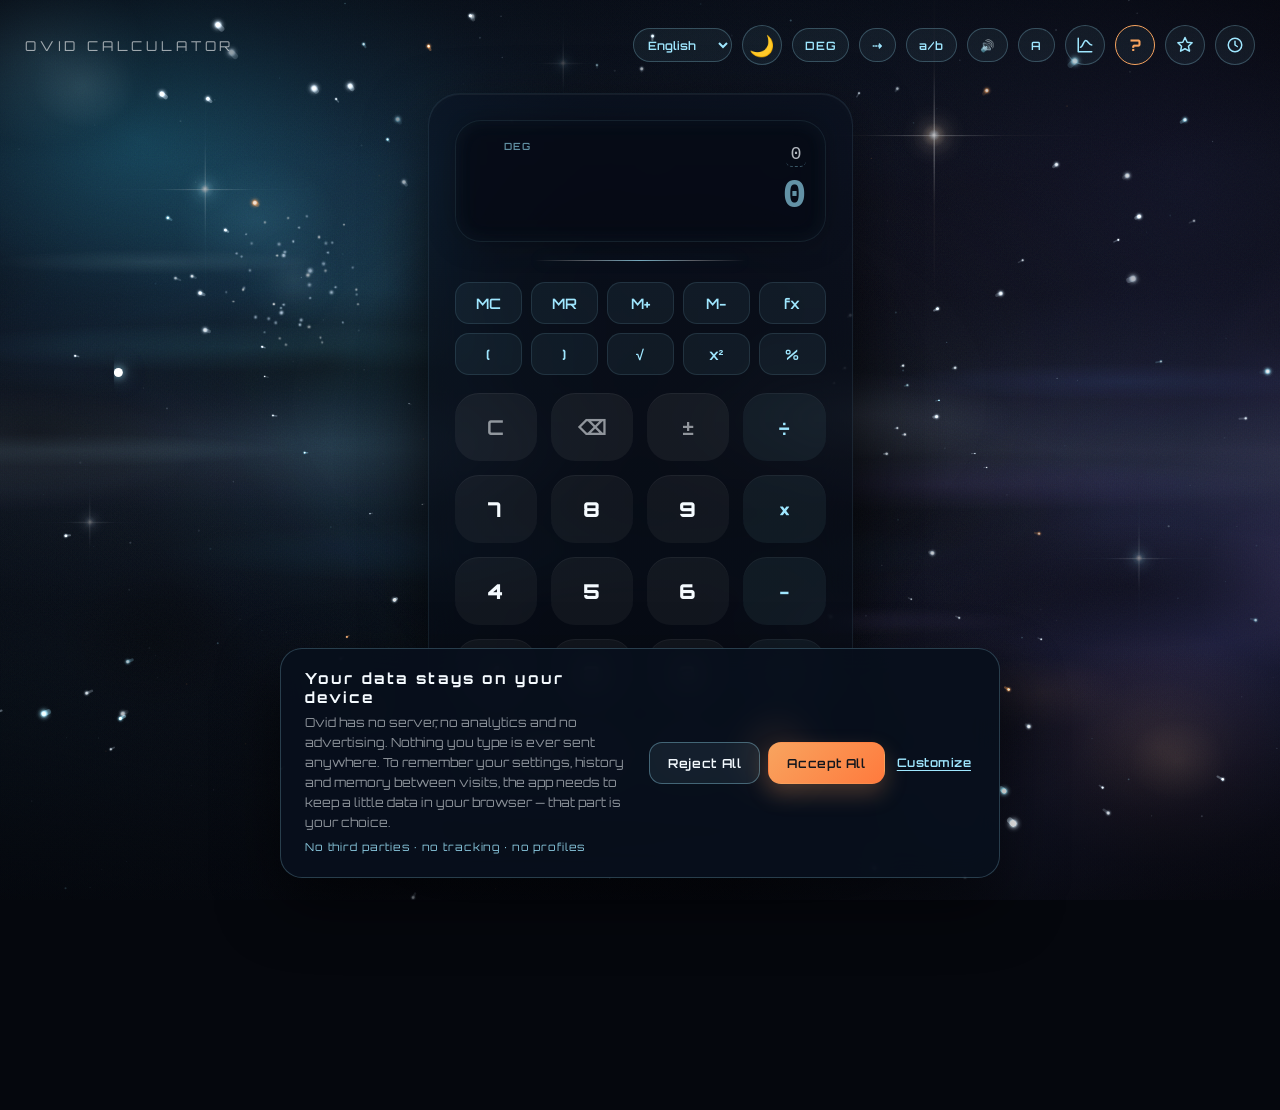
==== commit adaa3288: "Add MIT license, favicon and link preview tags" ====
--- a/index.html
+++ b/index.html
@@ -20,6 +20,14 @@
     <title data-i18n="app.pageTitle">Ovid Calculator</title>
     <link rel="manifest" href="manifest.json">
     <link rel="stylesheet" href="style.css">
+    <link rel="icon" type="image/png" href="images/icon-192.png">
+    <link rel="apple-touch-icon" href="images/icon-192.png">
+    <meta property="og:title" content="Ovid Calculator">
+    <meta property="og:description" content="Scientific calculator with units, exact fractions and error bars. Works offline.">
+    <meta property="og:type" content="website">
+    <meta property="og:url" content="https://denizsev.github.io/ovid-calculator/">
+    <meta property="og:image" content="https://denizsev.github.io/ovid-calculator/docs/screenshot.jpg">
+    <meta name="twitter:card" content="summary_large_image">
 </head>
 <body>
 
